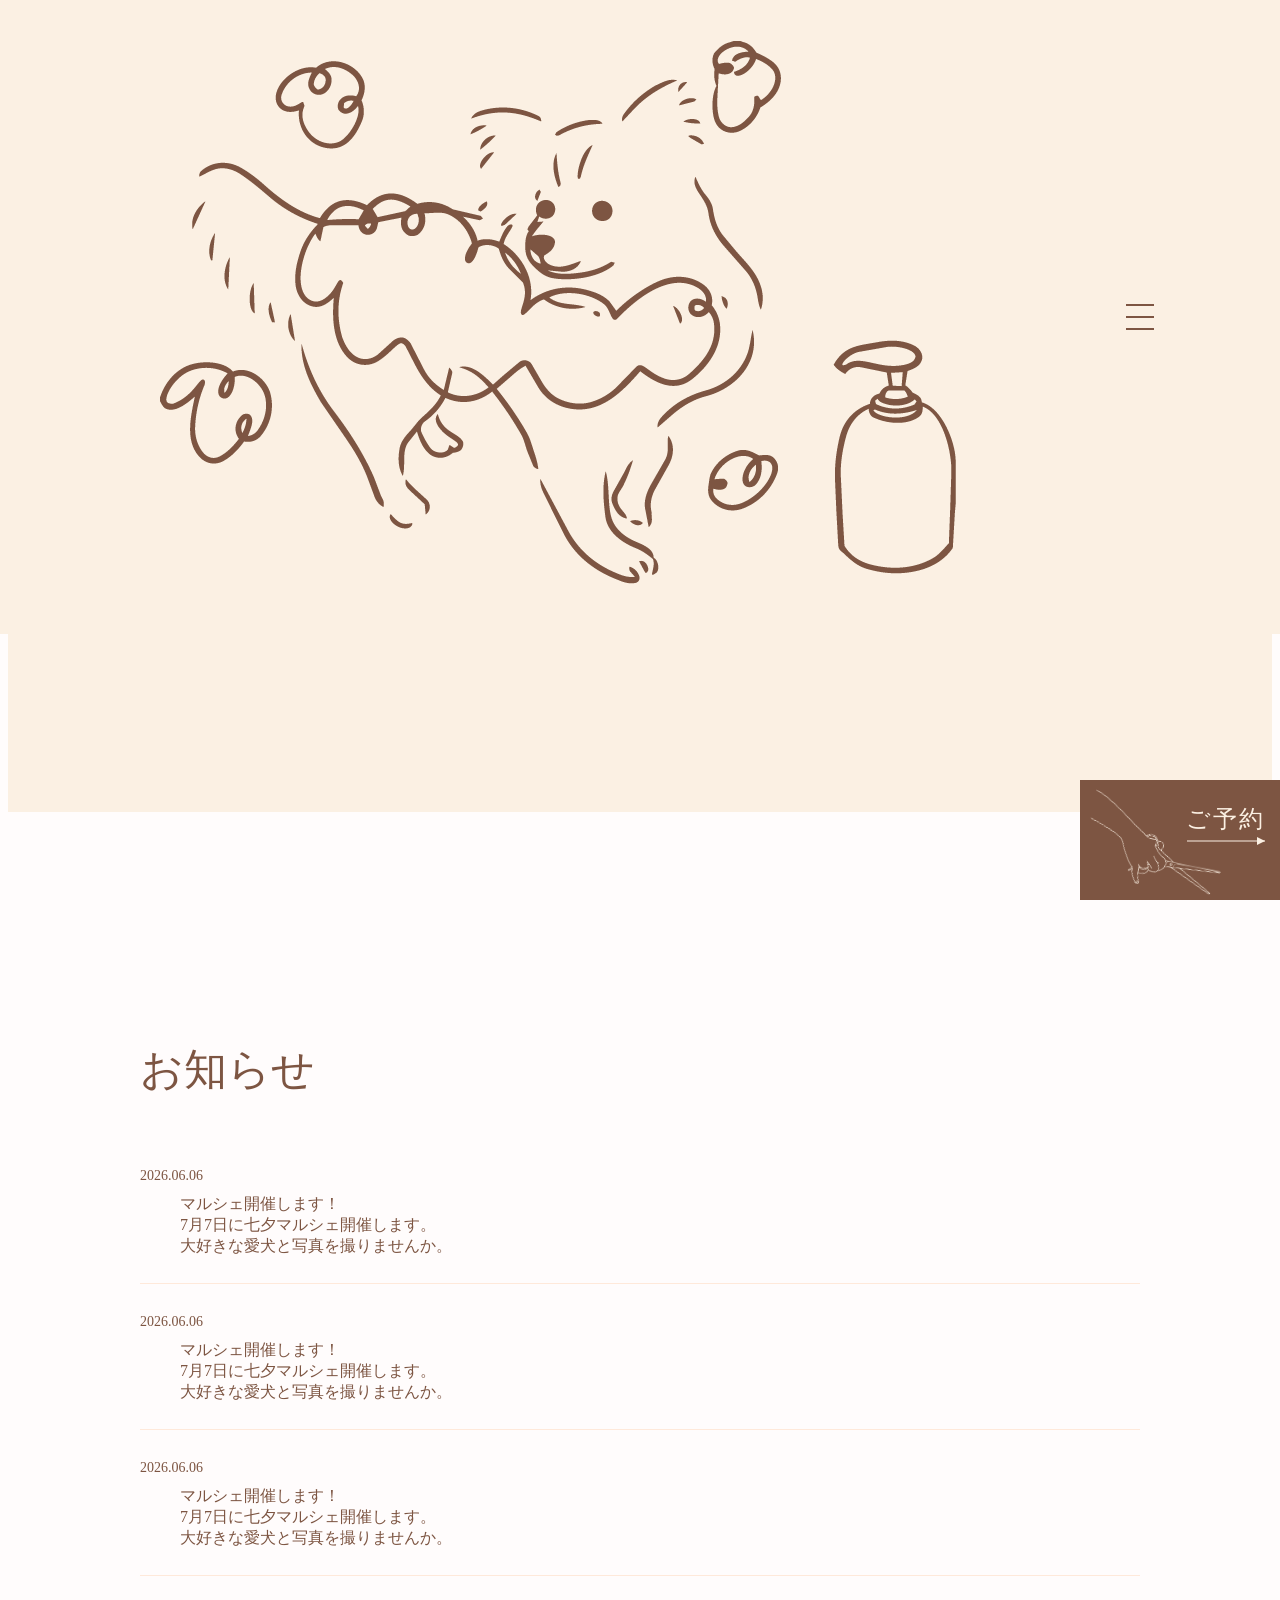
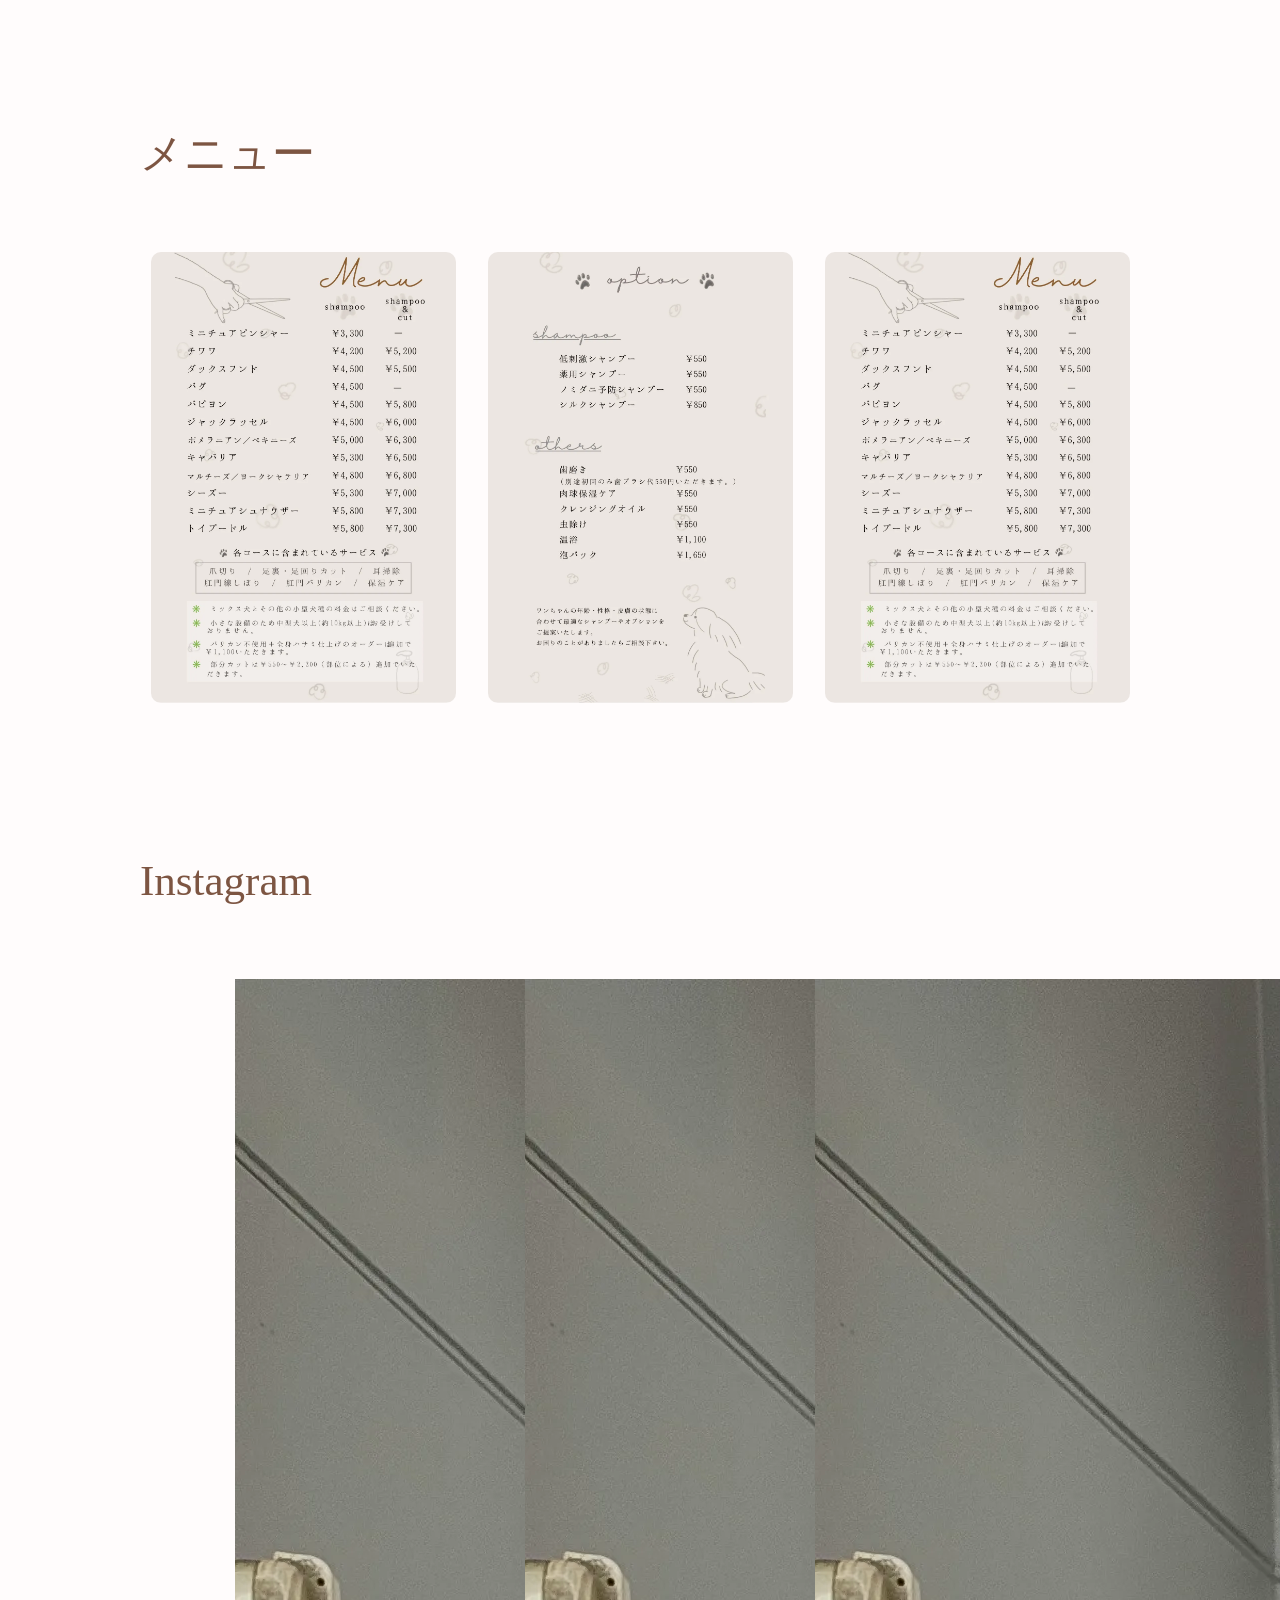
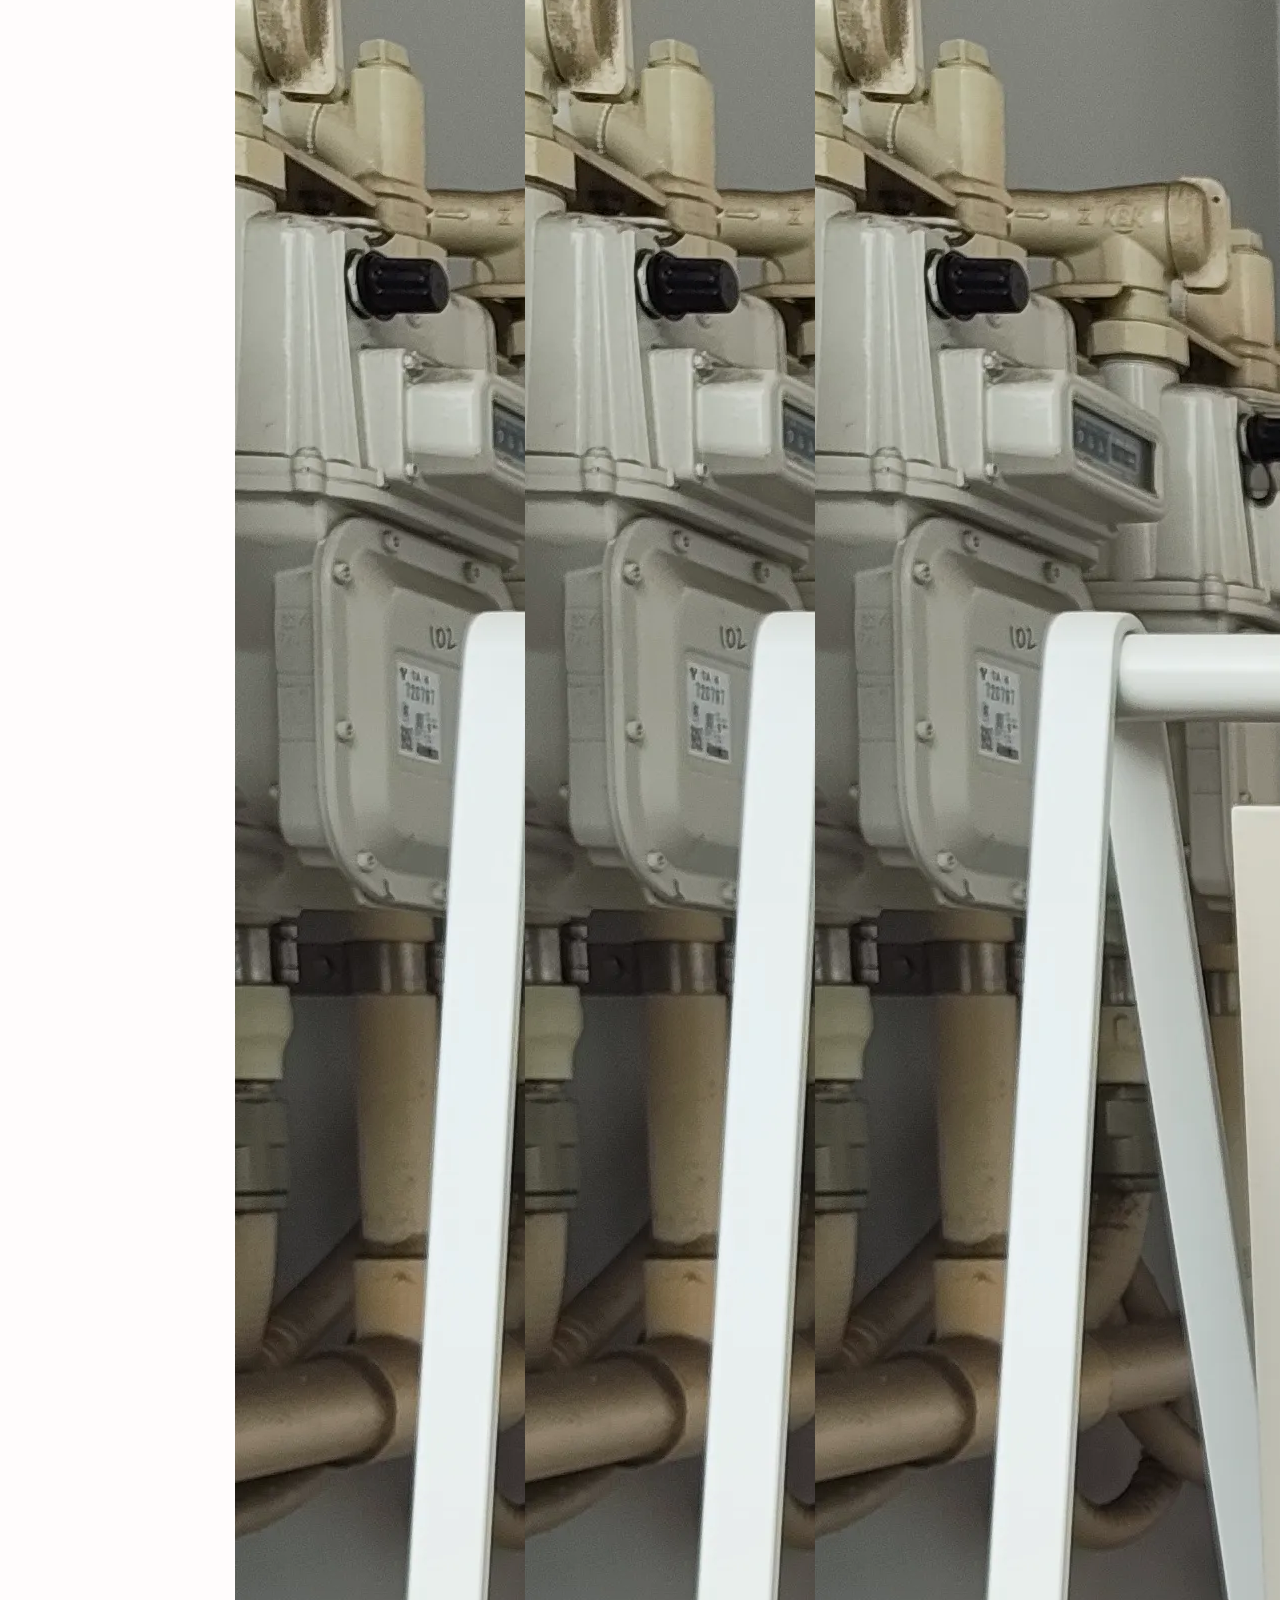
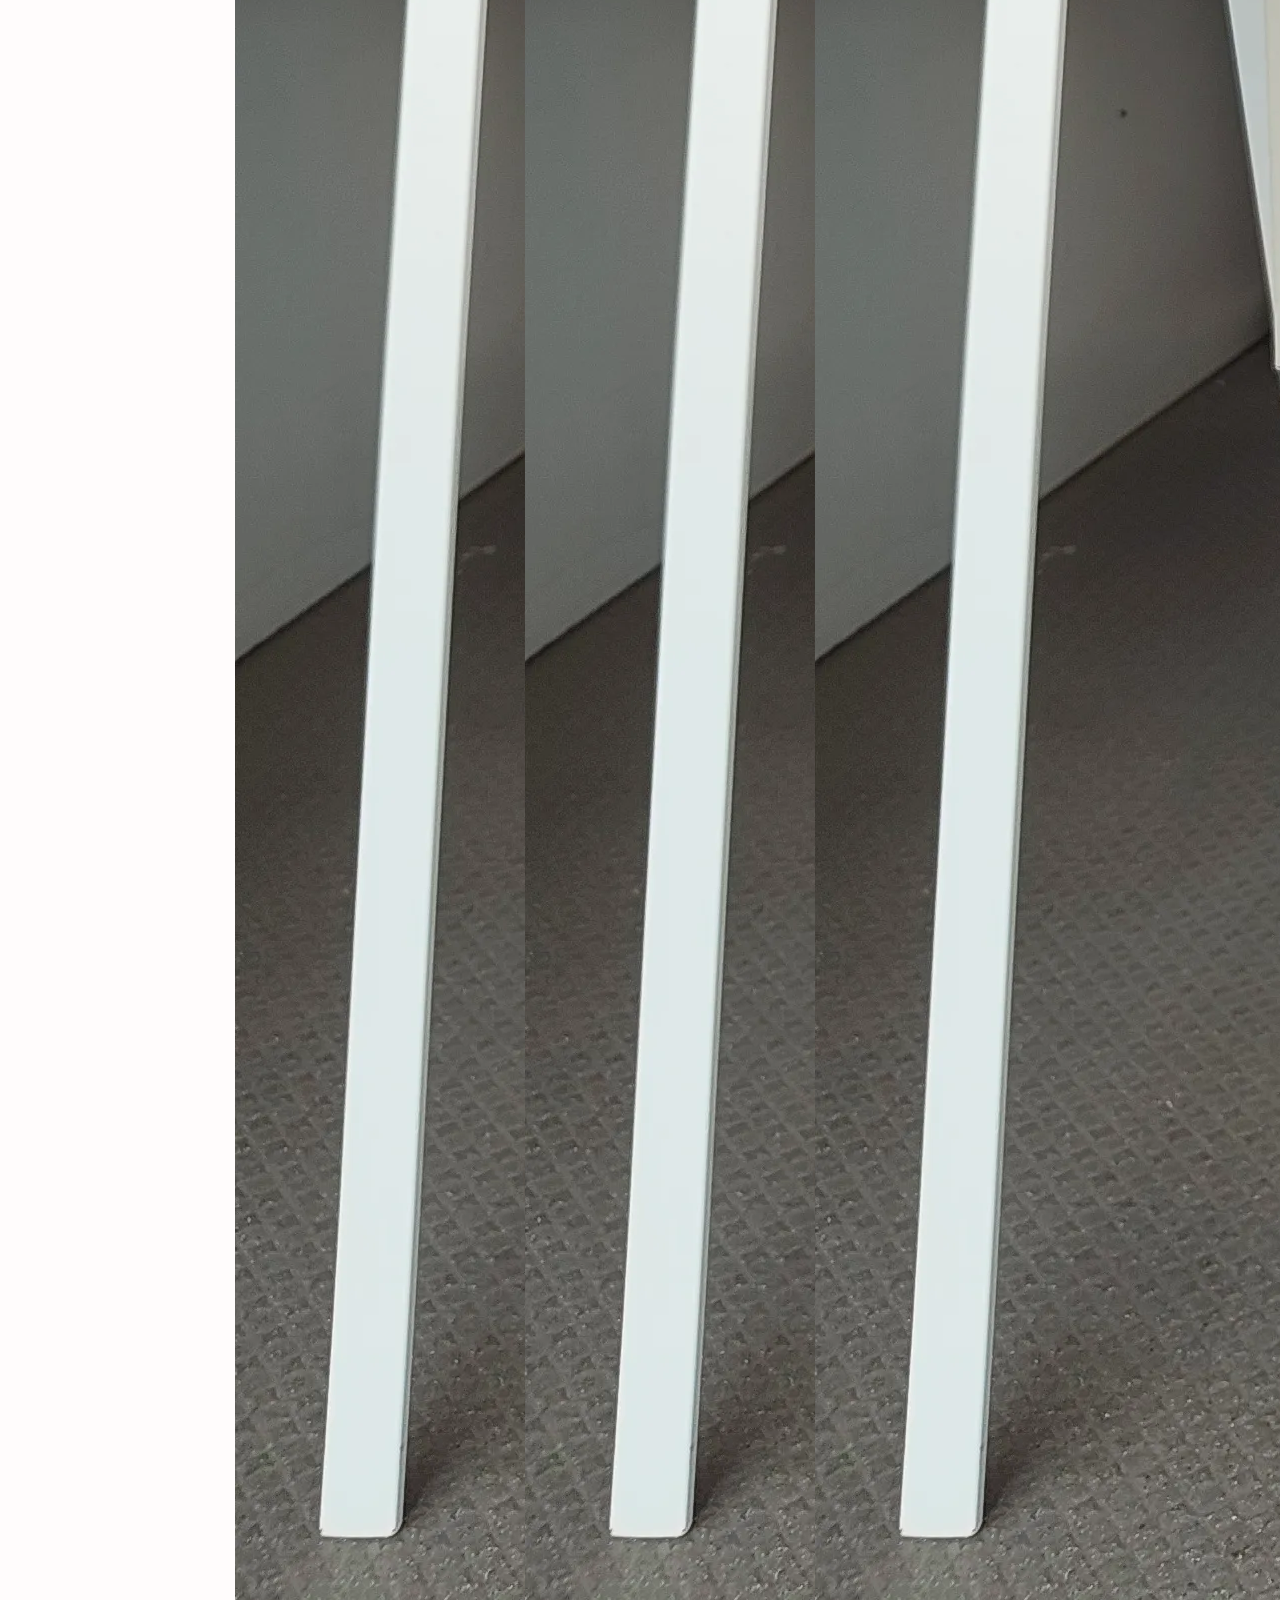
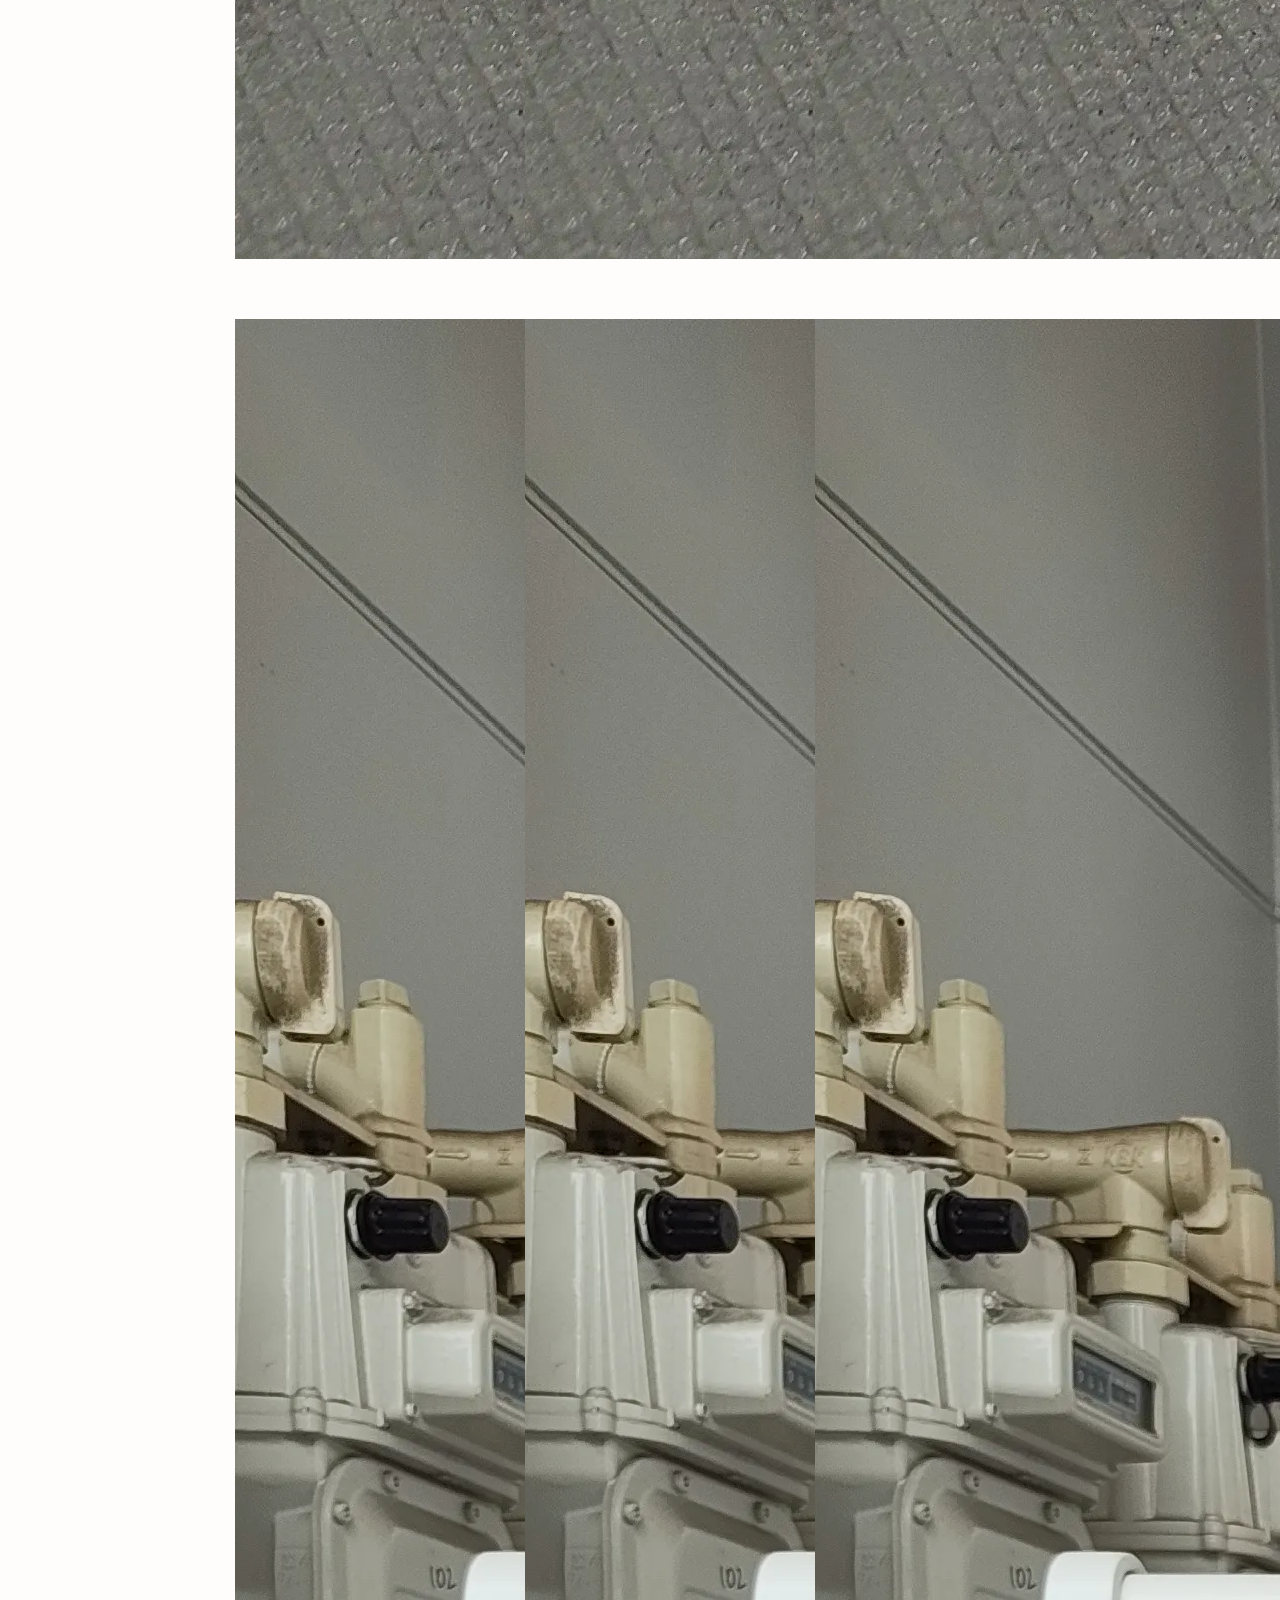
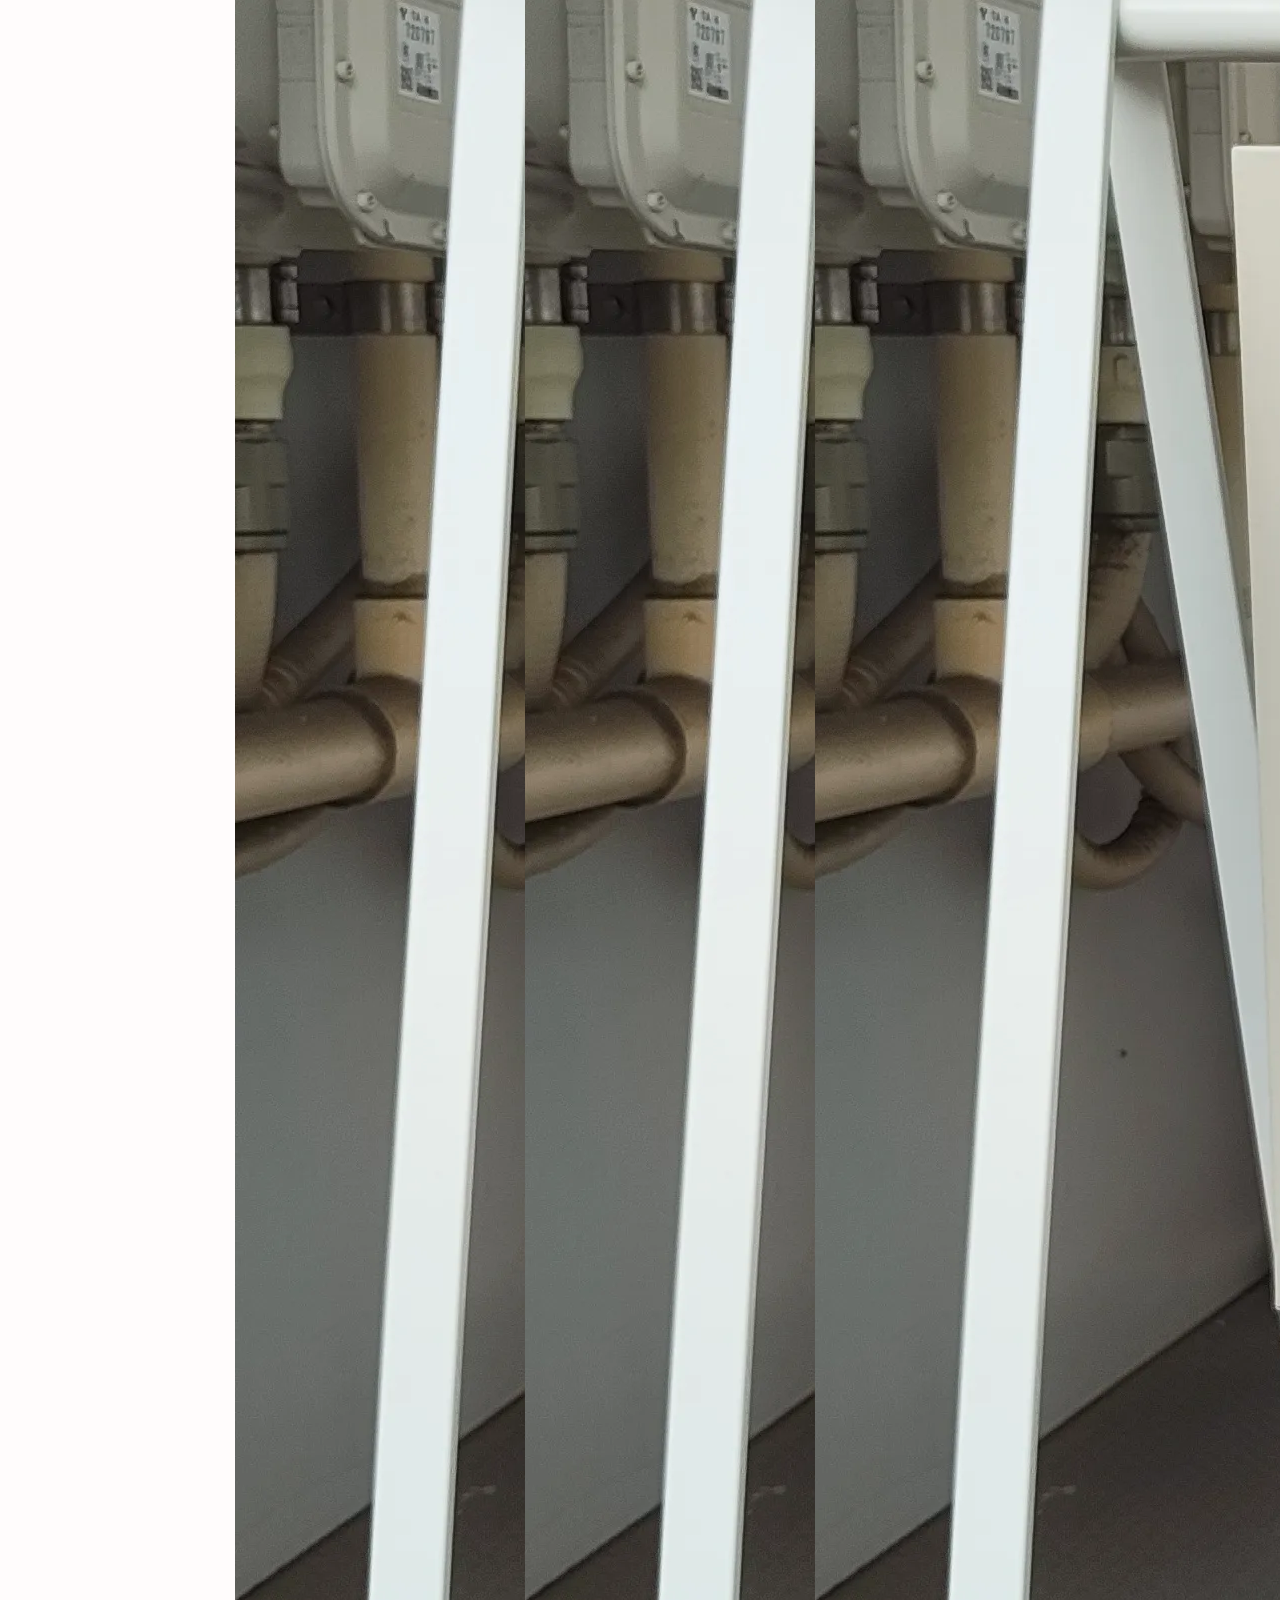
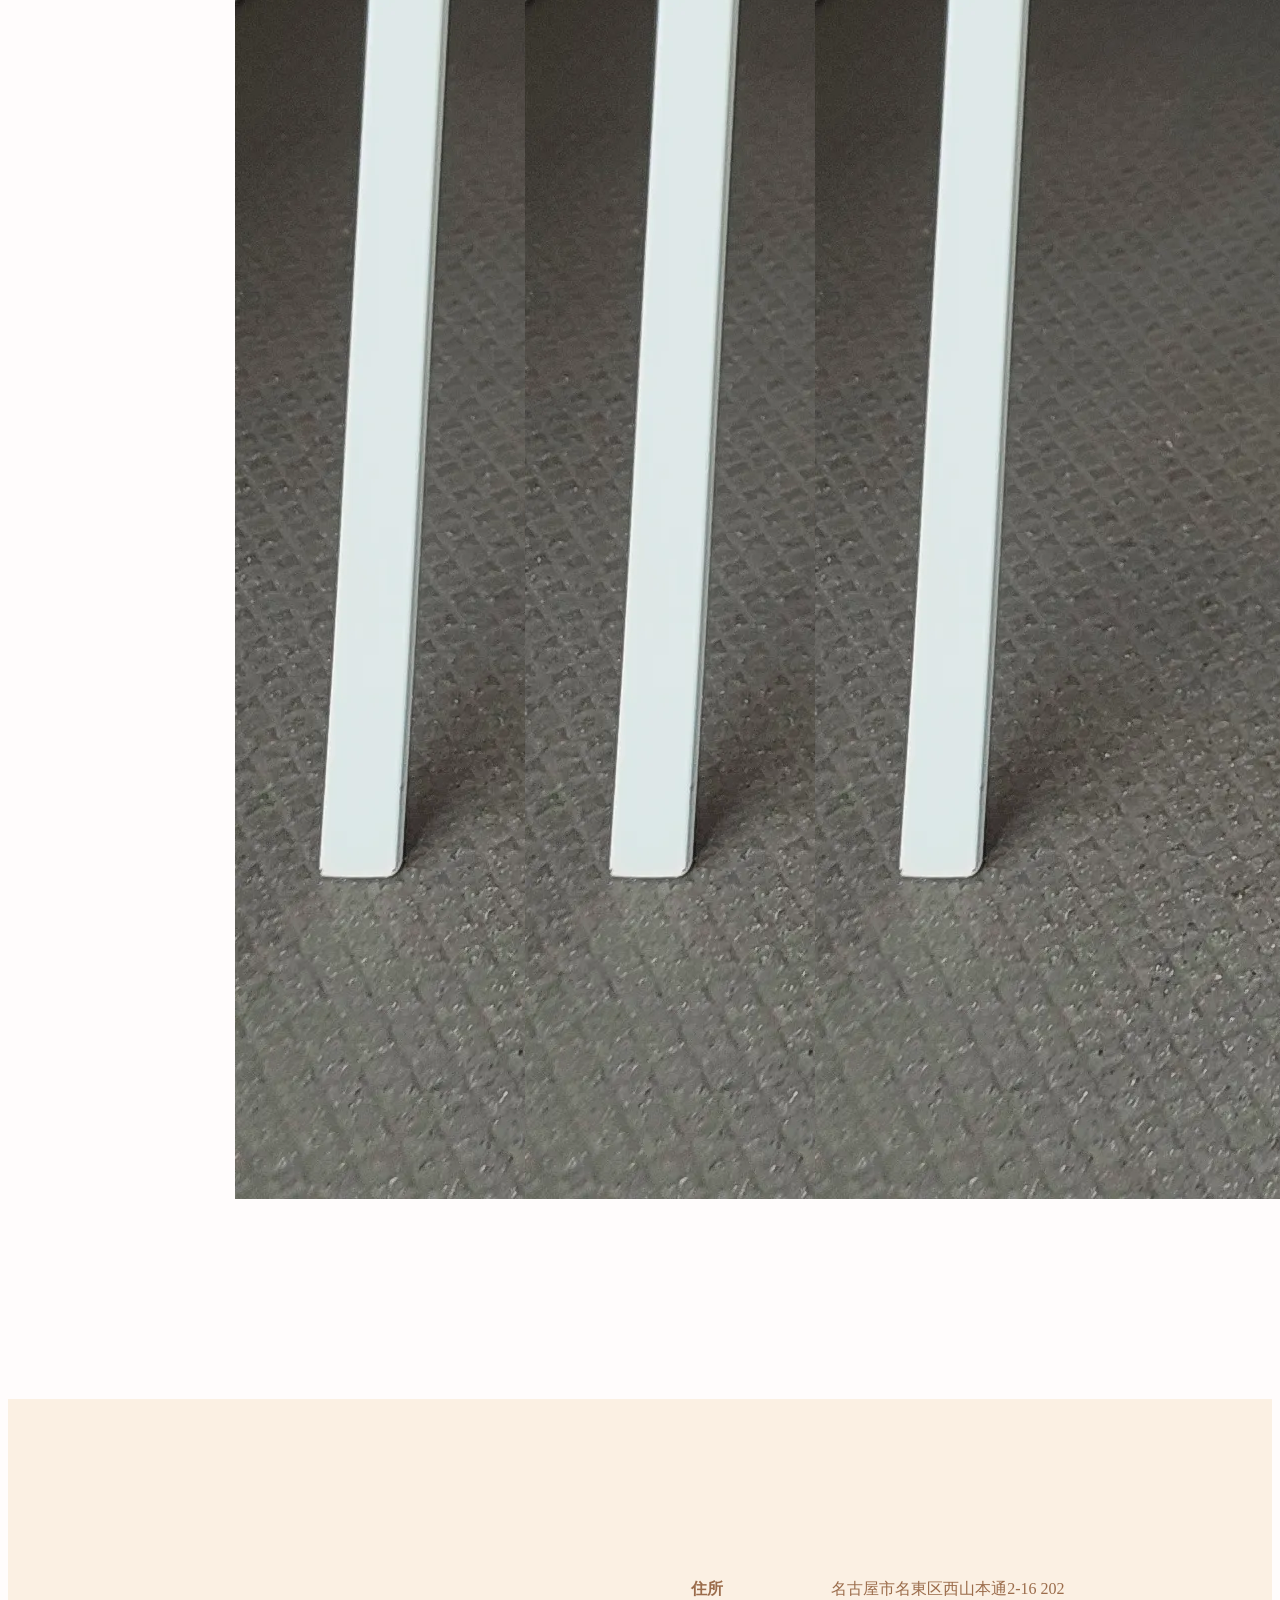
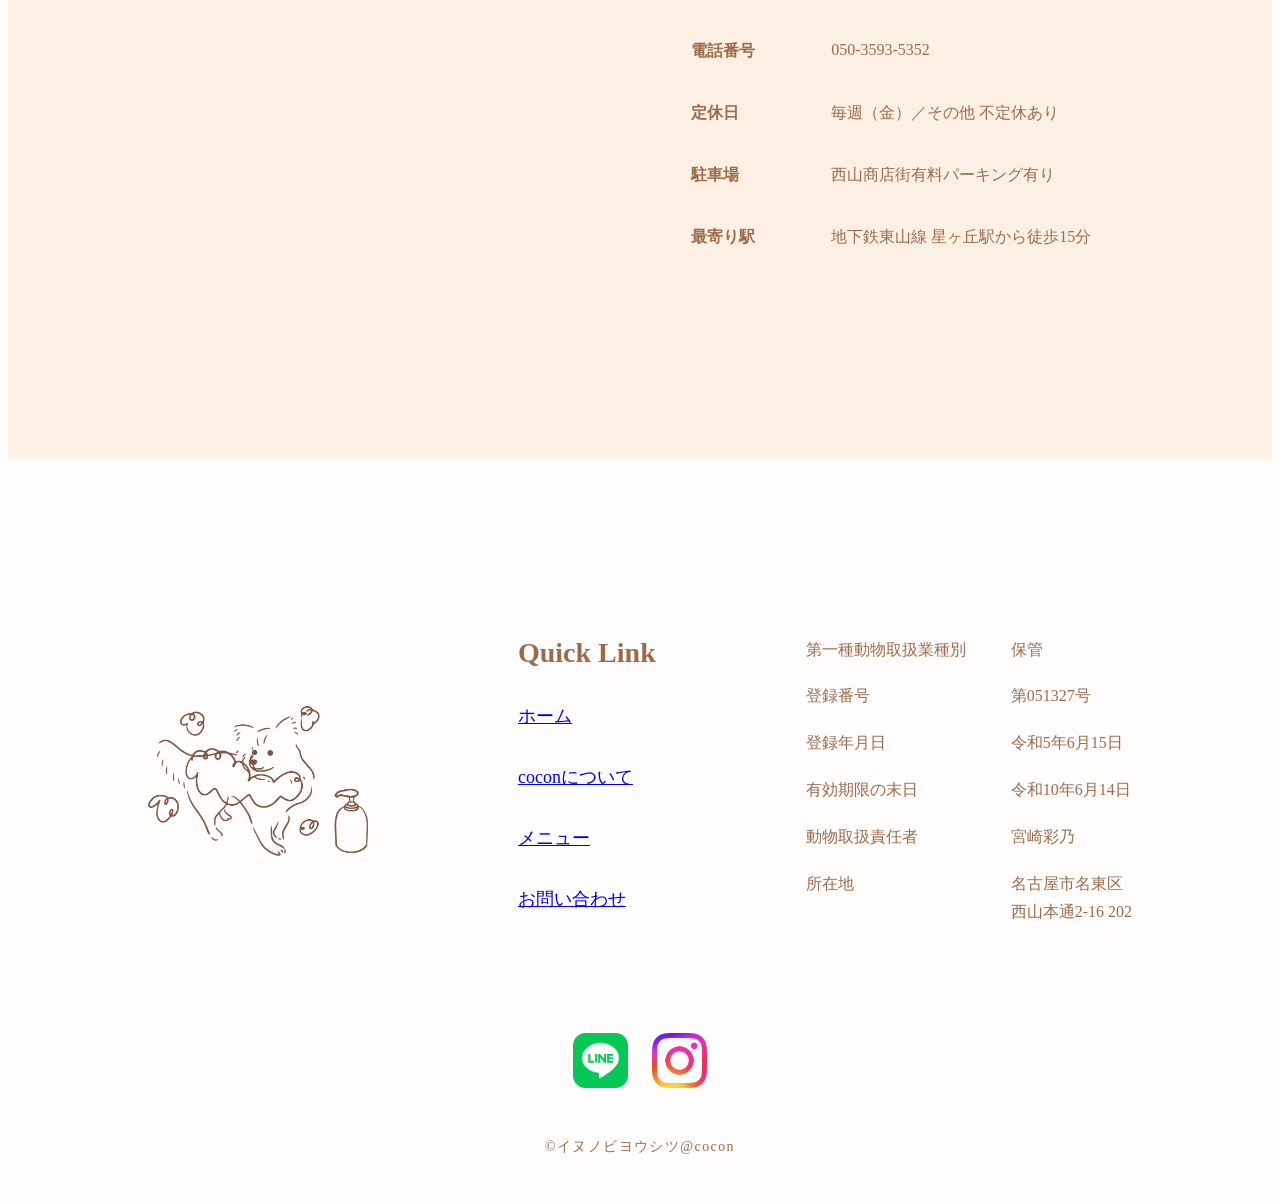
==== index.html @ 5ed80df4 "Merge branch 'main' into mizutake" ====
<!DOCTYPE html>
<html lang="ja">

<head>
    <meta charset="UTF-8">
    <meta name="viewport" content="width=device-width, initial-scale=1.0">
    <title>イヌノビヨウシツ cocon</title>
    <link rel="stylesheet" href="https://cdn.jsdelivr.net/npm/the-new-css-reset/css/reset.min.css">
    <link rel="stylesheet" href="./sass/style.css">
</head>

<body>
    <header class="header">
        <div class="header__inner">
            <h1 class="header__logo">
                <a href="index.html">
                    <img src="./images/cocon_logo.webp" alt="cocon">
                </a>
            </h1>

            <button class="hamburger" aria-label="メニュー">
                <span></span>
                <span></span>
                <span></span>

                <img class="hamburger__paw" src="./images/view_smoll.svg" alt="">
            </button>

            <nav class="header_nav">

                <ul class="header_nav__list">

                    <li class="paw--5">
                        <a href="index.html">
                            ホーム

                            <span class="paw">
                                <img src="./images/right_hand.svg" alt="">
                                <img src="./images/right_hand.svg" alt="">
                                <img src="./images/right_hand.svg" alt="">
                                <img src="./images/right_hand.svg" alt="">
                                <img src="./images/right_hand.svg" alt="">
                            </span>

                        </a>
                    </li>

                    <li class="paw--10">
                        <a href="about.html">
                            coconについて

                            <span class="paw">
                                <img src="./images/right_hand.svg" alt="">
                                <img src="./images/right_hand.svg" alt="">
                                <img src="./images/right_hand.svg" alt="">
                                <img src="./images/right_hand.svg" alt="">
                                <img src="./images/right_hand.svg" alt="">
                                <img src="./images/right_hand.svg" alt="">
                                <img src="./images/right_hand.svg" alt="">
                                <img src="./images/right_hand.svg" alt="">
                                <img src="./images/right_hand.svg" alt="">
                                <img src="./images/right_hand.svg" alt="">
                            </span>

                        </a>
                    </li>

                    <li class="paw--6">
                        <a href="menu.html">
                            メニュー

                            <span class="paw">
                                <img src="./images/right_hand.svg" alt="">
                                <img src="./images/right_hand.svg" alt="">
                                <img src="./images/right_hand.svg" alt="">
                                <img src="./images/right_hand.svg" alt="">
                                <img src="./images/right_hand.svg" alt="">
                                <img src="./images/right_hand.svg" alt="">
                            </span>

                        </a>
                    </li>

                    <li class="paw--9">
                        <a href="contact.html">
                            お問い合わせ

                            <span class="paw">
                                <img src="./images/right_hand.svg" alt="">
                                <img src="./images/right_hand.svg" alt="">
                                <img src="./images/right_hand.svg" alt="">
                                <img src="./images/right_hand.svg" alt="">
                                <img src="./images/right_hand.svg" alt="">
                                <img src="./images/right_hand.svg" alt="">
                                <img src="./images/right_hand.svg" alt="">
                                <img src="./images/right_hand.svg" alt="">
                                <img src="./images/right_hand.svg" alt="">
                            </span>

                        </a>
                    </li>

                </ul>

            </nav>

        </div>
    </header>
    <section class="mainvisual">
        <picture class="mainvisual__img active">
            <img src="./images/mainvisual1.webp" alt="">
        </picture>

        <picture class="mainvisual__img">
            <img src="./images/mainvisual2.webp" alt="">
        </picture>

        <picture class="mainvisual__img">
            <img src="./images/mainvisual3.webp" alt="">
        </picture>

        <picture class="mainvisual__img">
            <img src="./images/mainvisual4.webp" alt="">
        </picture>

        <div class="mainvisual__inner">
            <h2 class="mainvisual__title">
                <div class="mainvisual__varticl">
                    <p>西山商店街にある</p>
                    <p>小型犬専用・完全予約制の</p>
                    <p>貸切トリミングサロン</p>
                </div>
            </h2>
        </div>
    </section>
        <section class="news">
            <div class="news__inner">
                <h2 class="news__title">お知らせ</h2>
                <article class="news__post">
                    <dl>
                        <dt>2026.06.06</dt>
                        <dd>マルシェ開催します！</dd>
                        <dd>7月7日に七夕マルシェ開催します。</dd>
                        <dd>大好きな愛犬と写真を撮りませんか。</dd>
                    </dl>
                </article>
                <article class="news__post">
                    <dl>
                        <dt>2026.06.06</dt>
                        <dd>マルシェ開催します！</dd>
                        <dd>7月7日に七夕マルシェ開催します。</dd>
                        <dd>大好きな愛犬と写真を撮りませんか。</dd>
                    </dl>
                </article>
                <article class="news__post">
                    <dl>
                        <dt>2026.06.06</dt>
                        <dd>マルシェ開催します！</dd>
                        <dd>7月7日に七夕マルシェ開催します。</dd>
                        <dd>大好きな愛犬と写真を撮りませんか。</dd>
                    </dl>
                </article>
                <!-- <div class="view">
                    <a href="#" class="view__btn">
                        <span class="view__text">View</span>

                        <span class="view__marks">
                            <img src="./images/view_smoll.svg" alt="" class="view__mark view__mark--small">
                            <img src="./images/view_smoll.svg" alt="" class="view__mark view__mark--large">
                        </span>
                    </a>
                </div> -->
            </div>
        </section>
        <section class="menu-top">
            <div class="menu__inner menu-top__inner">
                <h2 class="menu-top__title">メニュー</h2>
                <div class="slider">
                    <button class="slider__prev">
                        <img src="./images/left_hand.svg" alt="左ボタン">
                    </button>
                    <div class="slider__track">
                        <img src="./images/menu1.webp" alt="メニュー画像1">
                        <img src="./images/menu2.webp" alt="メニュー画像2">
                        <img src="./images/menu1.webp" alt="メニュー画像3">
                    </div>
                    <button class="slider__next">
                        <img src="./images/right_hand.svg" alt="右ボタン">
                    </button>
                </div>
                <!-- <div class="view">
                    <a href="#" class="view__in">
                        <span class="view__btn">
                            <span class="view__text">View</span>

                            <span class="view__marks">
                                <img src="./images/view_smoll.svg" alt="" class="view__mark view__mark--small">
                                <img src="./images/view_smoll.svg" alt="" class="view__mark view__mark--large">
                            </span>
                        </span>
                    </a>
                </div> -->
            </div>
        </section>
        <section class="insta">
            <div class="insta__inner">
                <h2 class="insta__title">Instagram</h2>
                    <a class="insta__img" href="https://www.instagram.com/groomer_cocon/?hl=ja">
                    <img src="./images/dummy.webp" alt="インスタ写真">
                    <img src="./images/dummy.webp" alt="インスタ写真">
                    <img src="./images/dummy.webp" alt="インスタ写真">
                    <img src="./images/dummy.webp" alt="インスタ写真">
                    <img src="./images/dummy.webp" alt="インスタ写真">
                    <img src="./images/dummy.webp" alt="インスタ写真">
                    </a>
            </div>
        </section>
    </main>
    <footer class="footer">
        <div class="footer__access">
            <div class="footer__inner" style="display:flex; gap:120px; ">
                <div class="footer__map">
                    <iframe
                        src="https://www.google.com/maps/embed?pb=!1m18!1m12!1m3!1d3262.033648210786!2d136.99188517576448!3d35.15578157276141!2m3!1f0!2f0!3f0!3m2!1i1024!2i768!4f13.1!3m3!1m2!1s0x600365924c1def3b%3A0x1b5dafada426e291!2z44Kk44OM44OO44OT44Oo44Km44K344OEIGNvY29u!5e0!3m2!1sja!2sjp!4v1782367051480!5m2!1sja!2sjp"
                        title="Googleマップ" loading="lazy" referrerpolicy="strict-origin-when-cross-origin" width="500px"
                        height="500px">
                    </iframe>
                </div>

                <dl class="footer__info">
                    <dt>住所</dt>
                    <dd>名古屋市名東区西山本通2-16 202</dd>

                    <dt>電話番号</dt>
                    <dd>050-3593-5352</dd>

                    <dt>定休日</dt>
                    <dd>毎週（金）／その他 不定休あり</dd>

                    <dt>駐車場</dt>
                    <dd>西山商店街有料パーキング有り</dd>

                    <dt>最寄り駅</dt>
                    <dd>地下鉄東山線 星ヶ丘駅から徒歩15分</dd>
                </dl>
            </div>
        </div>
        <div class="footer__bottom">
            <div class="footer__inner">
                <div class="footer__content">

                    <div class="footer__menu">
                        <a class="footer__logo" href="./index.html">
                            <img src="./images/cocon_logo.webp" alt="">
                        </a>

                        <nav class="footer__nav">
                            <h3 class="footer__list-title">Quick Link</h3>
                            <ul class="footer__list">
                                <li><a href="./index.html">ホーム</a></li>
                                <li><a href="./about.html">coconについて</a></li>
                                <li><a href="./menu.html">メニュー</a></li>
                                <li><a href="./contact.html">お問い合わせ</a></li>
                            </ul>
                        </nav>
                    </div>

                    <dl class="footer__company">
                        <dt>第一種動物取扱業種別</dt>
                        <dd>保管</dd>

                        <dt>登録番号</dt>
                        <dd>第051327号</dd>

                        <dt>登録年月日</dt>
                        <dd>令和5年6月15日</dd>

                        <dt>有効期限の末日</dt>
                        <dd>令和10年6月14日</dd>

                        <dt>動物取扱責任者</dt>
                        <dd>宮崎彩乃</dd>

                        <dt>所在地</dt>
                        <dd>名古屋市名東区<br>西山本通2-16 202</dd>
                    </dl>
                </div>

            </div>

            <div class="footer__sns">
                <a href="https://lin.ee/9jmTs20"><img src="./images/LINE_Brand_icon.png" alt="ライン"></a>
                <a href="https://www.instagram.com/groomer_cocon/"><img src="./images/Instagram_Glyph_Gradient.png"
                        alt="インスタ"></a>
            </div>

            <small class="footer__copy">&copy;イヌノビヨウシツ@cocon</small>
        </div>
    </footer>
    <a href="contact.html" class="reserve-btn">
        <img src="images/scissors.svg" alt="" class="reserve-btn__img">

        <div class="reserve-btn__body">
            <span class="reserve-btn__text">ご予約</span>
            <span class="reserve-btn__arrow"></span>
        </div>
    </a>
    <div class="modal">
        <img class="modal__image" src="" alt="">
    </div>
    <script src="./js/script.js"></script>
</body>

</html>
---- sass/style.css ----
@charset "UTF-8";
/*　colors */
/* size */
/* Typography */
.header {
  color: #FBF0E3;
  background-color: #FBF0E3;
  padding: 1.25rem;
  position: fixed;
  width: 100%;
  z-index: 1000;
  top: 0;
  left: 0;
}
.header__inner {
  max-width: 1000px;
  width: 90%;
  margin-left: auto;
  margin-right: auto;
  display: flex;
  justify-content: space-between;
  align-items: center;
}
.header__logo {
  width: 5.625rem;
}
@media (width >= 1024px) {
  .header__logo {
    width: 6.875rem;
  }
}
.header_nav {
  position: fixed;
  inset: 0;
  display: flex;
  justify-content: center;
  align-items: center;
  background: rgba(255, 248, 240, 0.8);
  backdrop-filter: blur(10px);
  opacity: 0;
  visibility: hidden;
  transition: 0.5s;
  z-index: 900;
}
.header_nav.active {
  opacity: 1;
  visibility: visible;
}
.header_nav__list {
  list-style: none;
  display: flex;
  flex-direction: column;
  gap: 1.25rem;
  padding: 0;
  margin: 0;
}
.header_nav__list li {
  opacity: 0;
  transform: translateY(20px);
  transition: 0.5s;
}
.header_nav__list a {
  text-decoration: none;
  color: #7D5542;
  font-size: 1rem;
  display: flex;
  flex-direction: column;
  align-items: center;
}
@media (width >= 1024px) {
  .header_nav__list a {
    font-size: 1.625rem;
  }
}
.header_nav.active .header_nav__list li {
  opacity: 1;
  transform: translateY(0);
}
.header_nav.active .header_nav__list li:nth-child(1) {
  transition-delay: 0.1s;
}
.header_nav.active .header_nav__list li:nth-child(2) {
  transition-delay: 0.2s;
}
.header_nav.active .header_nav__list li:nth-child(3) {
  transition-delay: 0.3s;
}
.header_nav.active .header_nav__list li:nth-child(4) {
  transition-delay: 0.4s;
}

.hamburger {
  position: relative;
  width: 2.5rem;
  height: 2.5rem;
  background: none;
  border: none;
  cursor: pointer;
  display: flex;
  flex-direction: column;
  justify-content: center;
  gap: 0.625rem;
  z-index: 1001;
}
.hamburger span {
  width: 100%;
  height: 2px;
  background: #7D5542;
  transition: 0.4s;
}
.hamburger__paw {
  position: absolute;
  inset: 0;
  margin: auto;
  width: 100%;
  height: 100%;
  -o-object-fit: contain;
     object-fit: contain;
  opacity: 0;
  transform: scale(0.5);
  transition: 0.4s;
  pointer-events: none;
}
.hamburger.active span {
  opacity: 0;
}
.hamburger.active .hamburger__paw {
  opacity: 1;
  transform: scale(1);
}

.paw {
  position: relative;
  height: 1.375rem;
  flex-shrink: 0;
}
.paw img {
  position: absolute;
  width: 0.75rem;
  opacity: 0;
  transform: scale(0.8);
  transition: opacity 0.25s ease, transform 0.25s ease;
}
.paw img:nth-child(odd) {
  top: 0.375rem;
}
.paw img:nth-child(even) {
  top: 0;
}
.paw img:nth-child(1) {
  left: 0px;
}
.paw img:nth-child(2) {
  left: 16px;
}
.paw img:nth-child(3) {
  left: 32px;
}
.paw img:nth-child(4) {
  left: 48px;
}
.paw img:nth-child(5) {
  left: 64px;
}
.paw img:nth-child(6) {
  left: 80px;
}
.paw img:nth-child(7) {
  left: 96px;
}
.paw img:nth-child(8) {
  left: 112px;
}
.paw img:nth-child(9) {
  left: 128px;
}
.paw img:nth-child(10) {
  left: 144px;
}

.paw--5 .paw {
  width: 4.75rem;
}

.paw--6 .paw {
  width: 5.75rem;
}

.paw--9 .paw {
  width: 8.75rem;
}

.paw--10 .paw {
  width: 9.75rem;
}

.header_nav__list a:hover .paw img:nth-child(1) {
  opacity: 0.6;
  transform: scale(1);
  transition-delay: 0s;
}

.header_nav__list a:hover .paw img:nth-child(2) {
  opacity: 0.7;
  transform: scale(1);
  transition-delay: 0.06s;
}

.header_nav__list a:hover .paw img:nth-child(3) {
  opacity: 0.8;
  transform: scale(1);
  transition-delay: 0.12s;
}

.header_nav__list a:hover .paw img:nth-child(4) {
  opacity: 0.9;
  transform: scale(1);
  transition-delay: 0.18s;
}

.header_nav__list a:hover .paw img:nth-child(5) {
  opacity: 1;
  transform: scale(1);
  transition-delay: 0.24s;
}

.header_nav__list a:hover .paw img:nth-child(6) {
  opacity: 1;
  transform: scale(1);
  transition-delay: 0.3s;
}

.header_nav__list a:hover .paw img:nth-child(7) {
  opacity: 1;
  transform: scale(1);
  transition-delay: 0.36s;
}

.header_nav__list a:hover .paw img:nth-child(8) {
  opacity: 1;
  transform: scale(1);
  transition-delay: 0.42s;
}

.header_nav__list a:hover .paw img:nth-child(9) {
  opacity: 1;
  transform: scale(1);
  transition-delay: 0.48s;
}

.header_nav__list a:hover .paw img:nth-child(10) {
  opacity: 1;
  transform: scale(1);
  transition-delay: 0.54s;
}

.footer {
  color: #9b6c4b;
}
.footer__inner {
  width: 1200px;
  max-width: 90%;
  margin: 0 auto;
  align-items: center;
}
.footer__access {
  margin-top: 200px;
  background: #FBF0E3;
  padding: 80px 0;
}
.footer__map {
  flex-shrink: 0;
}
.footer__map iframe {
  display: block;
  width: 500px;
  height: 500px;
  border: 0;
}
.footer__info {
  display: grid;
  height: 300px;
  grid-template-columns: 120px 1fr;
  align-items: start;
  row-gap: 10px;
  -moz-column-gap: 20px;
       column-gap: 20px;
}
.footer__info dt,
.footer__info dd {
  margin: 0;
}
.footer__info dt {
  font-weight: bold;
}
.footer__bottom {
  padding: 150px 0 40px;
}
.footer__content {
  display: flex;
  justify-content: center;
  align-items: center;
  gap: 150px;
  margin-bottom: 80px;
}
.footer__logo img {
  width: 220px;
  display: block;
}
.footer__list-title {
  font-size: 28px;
  margin-bottom: 20px;
  font-weight: bold;
}
.footer__nav {
  margin-bottom: 20px;
}
.footer__list {
  list-style: none;
  margin: 0;
  padding: 0;
}
.footer__list li {
  position: relative;
  width: -moz-fit-content;
  width: fit-content;
  color: #9b6c4b;
  font-size: 18px;
  font-weight: 400;
  line-height: 3;
  transition: color 0.2s ease, font-weight 0.2s ease;
}
.footer__list li::after {
  content: "";
  position: absolute;
  left: 0;
  bottom: 12px;
  width: 100%;
  height: 1px;
  background: currentColor;
  transform: scaleX(0);
  transform-origin: left;
  transition: transform 0.3s ease;
}
.footer__list li:hover {
  color: #7D5542;
  font-weight: 700;
}
.footer__list li:hover::after {
  transform: scaleX(1);
}
.footer__company {
  display: grid;
  grid-template-columns: 185px 1fr;
  gap: 18px 20px;
  font-size: 16px;
  line-height: 1.8;
}
.footer__company dt,
.footer__company dd {
  margin: 0;
}
.footer__sns {
  display: flex;
  justify-content: center;
  gap: 24px;
  margin-bottom: 50px;
}
.footer__sns img {
  width: 55px;
  display: block;
}
.footer__copy {
  display: block;
  text-align: center;
  color: #9b6c4b;
  font-size: 14px;
  letter-spacing: 0.1em;
}

@media (max-width: 767px) {
  .footer__access {
    padding: 60px 0;
  }
  .footer__inner {
    display: block !important;
  }
  .footer__map {
    display: flex;
    justify-content: center;
    margin-bottom: 40px;
  }
  .footer__map iframe {
    width: 100%;
    max-width: 350px;
    height: 350px;
  }
  .footer__info {
    width: -moz-fit-content;
    width: fit-content;
    max-width: 88%;
    margin: 0 auto;
    grid-template-columns: 61px 1fr;
    text-align: left;
  }
  .footer__info dt,
  .footer__info dd {
    font-size: 15px;
    line-height: 2;
    font-size: 14px;
  }
  .footer__info dt {
    width: 90px;
  }
  .footer__bottom {
    padding: 60px 0;
  }
  .footer__content {
    display: flex;
    flex-direction: column;
    align-items: center;
    gap: 40px;
    text-align: center;
  }
  .footer__logo img {
    width: 120px;
  }
  .footer__list {
    display: flex;
    flex-direction: column;
    gap: 20px;
    align-items: center;
  }
  .footer__company {
    text-align: left;
    grid-template-columns: 170px 1fr;
  }
  .footer__company dt,
  .footer__company dd {
    font-size: 14px;
    line-height: 1.8;
  }
  .footer__sns {
    justify-content: center;
    gap: 25px;
    margin-top: 40px;
  }
  .footer__sns img {
    width: 42px;
  }
  .footer__copy {
    display: block;
    margin-top: 40px;
    text-align: center;
    font-size: 13px;
  }
  .footer__logo img {
    width: 180px;
  }
  .footer__nav {
    margin: 0;
  }
  .footer__list {
    text-align: center;
  }
  .footer__list li {
    padding-bottom: 1.5px;
    line-height: 1.6;
  }
  .footer__list li::after {
    bottom: 0;
  }
  .footer__company {
    margin-top: 40px;
  }
  .footer__sns {
    margin-top: 40px;
  }
  .footer__copy {
    margin-top: 20px;
  }
}
.view {
  display: block;
  width: -moz-fit-content;
  width: fit-content;
  margin-left: auto;
  margin-top: 1.875rem;
  background: #D9EFEF;
}
.view__in {
  display: block;
  padding: 0.8125rem 1.125rem 0.625rem 0.4375rem;
  color: #7D5542;
  text-decoration: none;
}
.view__btn {
  position: relative;
  display: inline-block;
  padding-bottom: 0.4375rem;
}
.view__btn::after {
  content: "";
  position: absolute;
  left: 0;
  bottom: 0;
  width: 3.125rem;
  height: 1px;
  background: #7D5542;
  transition: width 0.3s ease;
}
.view__btn::before {
  content: "";
  position: absolute;
  right: 0.8125rem;
  bottom: -0.125rem;
  width: 0.3125rem;
  height: 0.3125rem;
  border-top: 1px solid #7D5542;
  border-right: 1px solid #7D5542;
  transform: rotate(45deg);
  transition: right 0.3s ease;
}
.view__btn:hover::after {
  width: 4.0625rem;
}
.view__btn:hover::before {
  right: -0.125rem;
}
.view__btn:hover .view__mark--large {
  animation: pawLarge 0.35s ease;
}
.view__btn:hover .view__mark--small {
  animation: pawSmall 0.35s ease 0.12s;
}
.view__text {
  display: block;
  font-size: 1.25rem;
  line-height: 1;
  margin-right: 1.0625rem;
}
.view__marks {
  position: absolute;
  right: -0.4375rem;
  top: 0;
  width: 2.5rem;
  height: 2.5rem;
}
.view__mark {
  position: absolute;
  display: block;
  opacity: 1;
}
.view__mark--small {
  width: 0.625rem;
  right: -0.3125rem;
  top: -0.5rem;
  transform: rotate(15deg);
}
.view__mark--large {
  width: 0.875rem;
  right: 0.25rem;
  top: 0.125rem;
  transform: rotate(20deg);
}
@media (width >= 1024px) {
  .view {
    margin-top: 4.375rem;
  }
}

@keyframes pawLarge {
  0% {
    opacity: 1;
    transform: scale(1) rotate(20deg);
  }
  40% {
    opacity: 0;
    transform: scale(0.5) rotate(20deg);
  }
  100% {
    opacity: 1;
    transform: scale(1) rotate(20deg);
  }
}
@keyframes pawSmall {
  0% {
    opacity: 1;
    transform: scale(1) rotate(15deg);
  }
  40% {
    opacity: 0;
    transform: scale(0.5) rotate(15deg);
  }
  100% {
    opacity: 1;
    transform: scale(1) rotate(15deg);
  }
}
.slider {
  position: relative;
}
.slider__track {
  display: flex;
  overflow-x: auto;
  scroll-behavior: smooth;
  gap: 2rem;
  width: 12.5rem;
  margin: 0 auto;
  -webkit-overflow-scrolling: touch;
  scroll-snap-type: x mandatory;
  scrollbar-width: none;
}
.slider__track::-webkit-scrollbar {
  display: none;
}
@media (width >= 1024px) {
  .slider__track {
    width: 100%;
    overflow: visible;
    justify-content: center;
  }
}
.slider__track img {
  flex-shrink: 0;
  width: 12.5rem;
  border-radius: 0.625rem;
  scroll-snap-align: center;
  cursor: pointer;
}
@media (width >= 1024px) {
  .slider__track img {
    width: 19.0625rem;
  }
}
.slider__prev, .slider__next {
  position: absolute;
  top: 50%;
  transform: translateY(-50%);
  width: 3rem;
  height: 3rem;
  border: none;
  cursor: pointer;
}
@media (width >= 1024px) {
  .slider__prev, .slider__next {
    display: none;
  }
}
.slider__prev {
  left: -0.375rem;
}
.slider__next {
  right: -0.375rem;
}

body {
  color: #7D5542;
  background-color: #FFFCFC;
  font-family: "Times New Roman", Times, "Hiragino Mincho ProN", "Yu Mincho", "MS PMincho", serif;
}

.mainvisual {
  position: relative;
  overflow: hidden;
  height: 50.25rem;
  background-color: #FBF0E3;
}
.mainvisual__img {
  position: absolute;
  top: 24.0625rem;
  left: 0;
  width: 20.875rem;
  height: 13.916875rem;
  opacity: 0;
  transition: opacity 1.2s ease;
}
.mainvisual__img img {
  display: block;
  width: 100%;
  height: 100%;
  -o-object-fit: contain;
     object-fit: contain;
  border-top-right-radius: 35%;
}
.mainvisual__img.active {
  opacity: 1;
}
.mainvisual__varticl {
  position: relative;
  display: flex;
  gap: 0.2%;
  top: 9.0625rem;
  left: 16.25rem;
}
.mainvisual__varticl p {
  font-size: 1.25rem;
  writing-mode: vertical-rl;
  letter-spacing: 0.21875rem;
}

.news {
  margin-bottom: 9.375rem;
}
.news__inner {
  max-width: 1000px;
  width: 90%;
  margin-left: auto;
  margin-right: auto;
}
.news__title {
  font-size: 2rem;
  font-family: "Hiragino Mincho Pro";
  font-weight: normal;
  line-height: 1.375;
  margin-bottom: 4.375rem;
}
@media (width >= 1024px) {
  .news__title {
    font-size: 2.6875rem;
    line-height: 1.3023255814;
  }
}
.news__post {
  margin-bottom: 1.875rem;
  padding-bottom: 0.625rem;
  border-bottom: solid #FFE9DA 1px;
}
.news__post:last-of-type {
  margin-bottom: 0;
}
.news__post dt {
  font-size: 0.75rem;
  margin-bottom: 0.625rem;
}
@media (width >= 1024px) {
  .news__post dt {
    font-size: 0.875rem;
  }
}
.news__post dd {
  font-size: 0.875rem;
}
@media (width >= 1024px) {
  .news__post dd {
    font-size: 1rem;
  }
}
.news__btn {
  display: block;
  width: -moz-fit-content;
  width: fit-content;
  margin-top: 4.375rem;
  margin-left: auto;
}

.menu-top {
  margin-bottom: 9.375rem;
}
.menu-top__inner {
  position: relative;
  max-width: 1000px;
  width: 90%;
  margin-left: auto;
  margin-right: auto;
}
.menu-top__title {
  font-size: 2rem;
  font-family: "Hiragino Mincho Pro";
  font-weight: normal;
  line-height: 1.375;
  margin-bottom: 4.375rem;
}
@media (width >= 1024px) {
  .menu-top__title {
    font-size: 2.6875rem;
    line-height: 1.3023255814;
  }
}

.insta__inner {
  max-width: 1000px;
  width: 90%;
  margin-left: auto;
  margin-right: auto;
}
.insta__title {
  font-size: 2rem;
  font-family: "Hiragino Mincho Pro";
  font-weight: normal;
  line-height: 1.375;
  margin-bottom: 4.375rem;
}
@media (width >= 1024px) {
  .insta__title {
    font-size: 2.6875rem;
    line-height: 1.3023255814;
  }
}
.insta__img {
  display: grid;
  grid-template-columns: repeat(2, 9.375rem);
  justify-content: center;
  gap: 1.875rem;
}
.insta__img img:nth-child(n+5) {
  display: none;
}
@media (width >= 1024px) {
  .insta__img {
    grid-template-columns: repeat(3, 14.375rem);
    gap: 3.75rem;
  }
  .insta__img img:nth-child(n+5) {
    display: block;
  }
}
.insta__btn {
  display: block;
  width: -moz-fit-content;
  width: fit-content;
  margin-top: 4.375rem;
  margin-left: auto;
}

.modal {
  position: fixed;
  inset: 0;
  background: rgba(0, 0, 0, 0.8);
  display: none;
  justify-content: center;
  align-items: center;
}
.modal.active {
  display: flex;
}
.modal__image {
  max-width: 80%;
  max-height: 80%;
  border-radius: 10px;
  margin-top: 6.25rem;
}

.reserve-btn {
  position: fixed;
  right: 0;
  bottom: 0;
  width: 10rem;
  height: 6rem;
  background-color: #7D5542;
  color: #FBF0E3;
  text-decoration: none;
  overflow: hidden;
  z-index: 1000;
}
@media (width >= 1024px) {
  .reserve-btn {
    width: 12.5rem;
    height: 7.5rem;
  }
}
.reserve-btn__img {
  position: absolute;
  left: 0.25rem;
  bottom: 0.7rem;
  width: 6.5rem;
  transform: rotate(12deg);
}
@media (width >= 1024px) {
  .reserve-btn__img {
    left: 0.4rem;
    bottom: 0.8rem;
    width: 8.7rem;
  }
}
.reserve-btn__body {
  position: absolute;
  top: 1.625rem;
  right: 0.9rem;
  display: flex;
  flex-direction: column;
  align-items: flex-end;
  gap: 0.3125rem;
}
@media (width >= 1024px) {
  .reserve-btn__body {
    top: 1.7rem;
    right: 0.9375rem;
  }
}
.reserve-btn__text {
  font-size: 1.125rem;
  line-height: 1;
  letter-spacing: 0.08em;
  font-family: "Times New Roman", Times, "Hiragino Mincho ProN", "Yu Mincho", "MS PMincho", serif;
}
@media (width >= 1024px) {
  .reserve-btn__text {
    font-size: 1.5rem;
  }
}
.reserve-btn__arrow {
  position: relative;
  display: block;
  width: 3.75rem;
  height: 0.625rem;
}
@media (width >= 1024px) {
  .reserve-btn__arrow {
    width: 4.875rem;
  }
}
.reserve-btn__arrow::before {
  content: "";
  position: absolute;
  top: 50%;
  left: 0;
  width: 100%;
  height: 1px;
  background: currentColor;
  transform: translateY(-50%) scaleX(1);
  transform-origin: left center;
}
.reserve-btn__arrow::after {
  content: "";
  position: absolute;
  top: 50%;
  right: 0;
  width: 0;
  height: 0;
  border-top: 0.25rem solid transparent;
  border-bottom: 0.25rem solid transparent;
  border-left: 0.5rem solid currentColor;
  transform: translateY(-50%);
}
.reserve-btn:hover .reserve-btn__arrow::before {
  animation: arrow-line 0.6s ease forwards;
}
.reserve-btn:hover .reserve-btn__arrow::after {
  animation: arrow-head 0.6s ease forwards;
}
@keyframes arrow-line {
  0% {
    transform: translateY(-50%) scaleX(1);
    opacity: 1;
  }
  30% {
    transform: translateY(-50%) scaleX(0);
    opacity: 0;
  }
  31% {
    transform: translateY(-50%) scaleX(0);
    opacity: 1;
  }
  100% {
    transform: translateY(-50%) scaleX(1);
    opacity: 1;
  }
}
@keyframes arrow-head {
  0% {
    opacity: 1;
  }
  30% {
    opacity: 0;
  }
  70% {
    opacity: 0;
  }
  100% {
    opacity: 1;
  }
}

html,
body {
  overscroll-behavior-y: none;
}

.sub-title {
  font-size: 2rem;
  font-family: "Hiragino Mincho Pro";
  font-weight: normal;
  line-height: 1.375;
  margin-bottom: 4.375rem;
}
@media (width >= 1024px) {
  .sub-title {
    font-size: 2.6875rem;
    line-height: 1.3023255814;
  }
}

.about-switch-picture {
  display: none;
}
@media (width >= 1024px) {
  .about-switch-picture {
    display: block;
    position: fixed;
    top: 50%;
    right: calc((100vw - min(1000px, 90vw)) / 2);
    z-index: 1;
    width: min(44vw, 31.25rem);
    aspect-ratio: 4/5;
    overflow: hidden;
    opacity: 0;
    pointer-events: none;
    transform: translateY(-50%);
    transition: opacity 0.6s ease;
  }
  .about-switch-picture.is-visible {
    opacity: 1;
  }
}
.about-switch-picture__image {
  position: absolute;
  inset: 0;
  width: 100%;
  height: 100%;
  -o-object-fit: contain;
     object-fit: contain;
  opacity: 0;
  transform: scale(1.04);
  transition: opacity 1s ease, transform 1.4s ease;
}
.about-switch-picture__image.is-active {
  opacity: 1;
  transform: scale(1);
}
.about-switch-picture__image:nth-child(3) {
  inset: 8%;
  width: 84%;
  height: 84%;
  margin: auto;
}

@media (max-width: 1023px) {
  .shop__picture,
  .owner__picture,
  .cameraman__picture,
  .illustrator__picture,
  .event__picture {
    opacity: 0;
    transform: translateY(2rem);
    transition: opacity 0.8s ease, transform 0.8s ease;
    will-change: opacity, transform;
  }
  .shop__picture.is-show,
  .owner__picture.is-show,
  .cameraman__picture.is-show,
  .illustrator__picture.is-show,
  .event__picture.is-show {
    opacity: 1;
    transform: translateY(0);
    will-change: auto;
  }
}
.about-sections {
  display: flow-root;
  position: relative;
  overflow: hidden;
}
.about-sections::before {
  content: "";
  position: absolute;
  inset: 0;
  background-image: url("../images/about_bg.webp");
  background-repeat: no-repeat;
  background-position: center center;
  background-size: cover;
  background-attachment: fixed;
  opacity: 0.5;
  pointer-events: none;
}
.about-sections > * {
  position: relative;
  z-index: 1;
}

.shop {
  margin-top: 11.25rem;
  margin-bottom: 5rem;
}
@media (width >= 1024px) {
  .shop {
    margin-top: 14.375rem;
    margin-bottom: 15rem;
    min-height: 120vh;
  }
}
.shop__inner {
  max-width: 1000px;
  width: 90%;
  margin-left: auto;
  margin-right: auto;
  display: grid;
}
@media (width >= 1024px) {
  .shop__inner {
    grid-template-columns: 1fr 1.2fr;
    -moz-column-gap: 6.25rem;
         column-gap: 6.25rem;
    align-items: center;
  }
}
.shop__text {
  margin-bottom: 3.125rem;
  font-family: "Times New Roman", Times, "Hiragino Mincho ProN", "Yu Mincho", "MS PMincho", serif;
  letter-spacing: 0.05em;
  line-height: 1.8;
}
.shop__text p {
  margin-bottom: 1.5rem;
}
.shop__text p:last-child {
  margin-bottom: 0;
}
@media (width >= 1024px) {
  .shop__picture {
    display: none;
  }
}
.shop__picture img {
  width: 300px;
  height: 200px;
  -o-object-fit: cover;
     object-fit: cover;
}
@media (width >= 1024px) {
  .shop__picture img {
    width: 31.25rem;
    height: 20.8125rem;
  }
}

.owner {
  margin-bottom: 5rem;
}
@media (width >= 1024px) {
  .owner {
    min-height: 120vh;
    margin-bottom: 15rem;
  }
}
.owner__inner {
  max-width: 1000px;
  width: 90%;
  margin-left: auto;
  margin-right: auto;
  display: grid;
}
@media (width >= 1024px) {
  .owner__inner {
    grid-template-columns: 1fr 1.2fr;
    -moz-column-gap: 6.25rem;
         column-gap: 6.25rem;
    align-items: center;
  }
}
.owner__text {
  margin-bottom: 3.125rem;
  font-family: "Times New Roman", Times, "Hiragino Mincho ProN", "Yu Mincho", "MS PMincho", serif;
  letter-spacing: 0.05em;
  line-height: 1.8;
}
.owner__text p {
  margin-bottom: 1.5rem;
}
.owner__text p:last-child {
  margin-bottom: 0;
}
@media (width >= 1024px) {
  .owner__picture {
    display: none;
  }
}
.owner__picture img {
  width: 300px;
  height: 200px;
  -o-object-fit: cover;
     object-fit: cover;
}
@media (width >= 1024px) {
  .owner__picture img {
    width: 31.25rem;
    height: 20.8125rem;
  }
}

.cameraman {
  margin-bottom: 5rem;
}
@media (width >= 1024px) {
  .cameraman {
    min-height: 120vh;
    margin-bottom: 15rem;
  }
}
.cameraman__inner {
  max-width: 1000px;
  width: 90%;
  margin-left: auto;
  margin-right: auto;
  display: grid;
}
@media (width >= 1024px) {
  .cameraman__inner {
    grid-template-columns: 1fr 1.2fr;
    -moz-column-gap: 6.25rem;
         column-gap: 6.25rem;
    align-items: center;
  }
}
.cameraman__text {
  margin-bottom: 3.125rem;
  font-family: "Times New Roman", Times, "Hiragino Mincho ProN", "Yu Mincho", "MS PMincho", serif;
  letter-spacing: 0.05em;
  line-height: 1.8;
}
.cameraman__text p {
  margin-bottom: 1.5rem;
}
.cameraman__text p:last-child {
  margin-bottom: 0;
}
.cameraman__picture {
  justify-self: center;
}
@media (width >= 1024px) {
  .cameraman__picture {
    display: none;
  }
}
.cameraman__picture img {
  width: 200px;
  height: 300px;
  -o-object-fit: cover;
     object-fit: cover;
}
@media (width >= 1024px) {
  .cameraman__picture img {
    width: 20.8125rem;
    height: 31.25rem;
  }
}

.illustrator {
  margin-bottom: 5rem;
}
@media (width >= 1024px) {
  .illustrator {
    min-height: 120vh;
    margin-bottom: 15rem;
  }
}
.illustrator__inner {
  max-width: 1000px;
  width: 90%;
  margin-left: auto;
  margin-right: auto;
  display: grid;
}
@media (width >= 1024px) {
  .illustrator__inner {
    grid-template-columns: 1fr 1.2fr;
    -moz-column-gap: 6.25rem;
         column-gap: 6.25rem;
    align-items: center;
  }
}
.illustrator__text {
  margin-bottom: 3.125rem;
  font-family: "Times New Roman", Times, "Hiragino Mincho ProN", "Yu Mincho", "MS PMincho", serif;
  letter-spacing: 0.05em;
  line-height: 1.8;
}
.illustrator__text p {
  margin-bottom: 1.5rem;
}
.illustrator__text p:last-child {
  margin-bottom: 0;
}
.illustrator__picture {
  justify-self: center;
}
@media (width >= 1024px) {
  .illustrator__picture {
    display: none;
  }
}
.illustrator__picture img {
  width: 290px;
  height: 200px;
  -o-object-fit: cover;
     object-fit: cover;
}

.event {
  background-color: #D9EFEF;
  padding: 6.25rem 0;
  margin-bottom: -200px;
}
.event__inner {
  max-width: 1000px;
  width: 90%;
  margin-left: auto;
  margin-right: auto;
  display: grid;
}
@media (width >= 1024px) {
  .event__inner {
    grid-template-columns: 1fr 1.2fr;
    -moz-column-gap: 6.25rem;
         column-gap: 6.25rem;
    align-items: center;
  }
}
.event__text {
  margin-bottom: 3.125rem;
  font-family: "Times New Roman", Times, "Hiragino Mincho ProN", "Yu Mincho", "MS PMincho", serif;
  letter-spacing: 0.05em;
  line-height: 1.8;
}
.event__text p {
  margin-bottom: 1.5rem;
}
.event__text p:last-child {
  margin-bottom: 0;
}
@media (width >= 1024px) {
  .event__inner {
    grid-template-columns: minmax(29.375rem, 1fr) minmax(0, 1.05fr);
    -moz-column-gap: 3.75rem;
         column-gap: 3.75rem;
  }
  .event__title {
    width: -moz-max-content;
    width: max-content;
  }
}
.event__picture {
  position: relative;
  width: min(100%, 31.25rem);
  aspect-ratio: 3/2;
  justify-self: center;
  overflow: hidden;
}
.event__picture img {
  position: absolute;
  inset: 0;
  width: 100%;
  height: 100%;
  -o-object-fit: cover;
     object-fit: cover;
  opacity: 0;
  transition: opacity 1.2s ease;
}
.event__picture img:first-child,
.event__picture img.is-active {
  opacity: 1;
}
.event__picture.is-started img:first-child:not(.is-active) {
  opacity: 0;
}

.sub-title {
  font-size: 2rem;
  font-family: "Hiragino Mincho Pro";
  font-weight: normal;
  line-height: 1.375;
  margin-bottom: 4.375rem;
}
@media (width >= 1024px) {
  .sub-title {
    font-size: 2.6875rem;
    line-height: 1.3023255814;
  }
}

.qs-box {
  border-bottom: 1px solid #7D5542;
  padding-bottom: 1.25rem;
  margin-bottom: 4.375rem;
}
.qs-box h3,
.qs-box p {
  position: relative;
  padding-left: 2.1875rem;
}
.qs-box h3 {
  margin-bottom: 1.5rem;
  font-size: 1.25rem;
  width: 22.5rem;
}
.qs-box h3::before {
  content: "Q";
}
.qs-box p::before {
  content: "A";
}
.qs-box h3::before,
.qs-box p::before {
  position: absolute;
  left: 0;
  top: 0;
  font-size: 1.375rem;
  line-height: 1;
}
.qs-box span {
  font-size: 1.375rem;
  padding-right: 0.625rem;
}

.menu {
  margin: 11.25rem auto 9.375rem;
}
@media (width >= 1024px) {
  .menu {
    margin-top: 10rem;
  }
}
.menu__inner {
  max-width: 1000px;
  width: 90%;
  margin-left: auto;
  margin-right: auto;
}
.menu__title {
  font-size: 2rem;
  font-family: "Hiragino Mincho Pro";
  font-weight: normal;
  line-height: 1.375;
  margin-bottom: 4.375rem;
}
@media (width >= 1024px) {
  .menu__title {
    font-size: 2.6875rem;
    line-height: 1.3023255814;
  }
}
.menu__slider {
  display: flex;
  overflow: hidden;
  scroll-behavior: smooth;
  gap: 2rem;
  width: 12.5rem;
  margin: 14.375rem auto 0;
}
.menu__slider img {
  flex-shrink: 0;
  width: 200px;
  border-radius: 10px;
}
.menu__prev, .menu__next {
  position: absolute;
  top: 50%;
  transform: translateY(-50%);
  width: 3rem;
  height: 3rem;
  border: none;
  border-radius: 50%;
  cursor: pointer;
}
.menu__prev {
  left: -0.375rem;
}
.menu__next {
  right: -0.375rem;
}

.ques__inner {
  max-width: 1000px;
  width: 90%;
  margin-left: auto;
  margin-right: auto;
}
.ques__open {
  width: 50px;
}
.ques__box {
  position: relative;
}
.ques__head {
  display: flex;
  align-items: flex-start;
  justify-content: space-between;
  gap: 1rem;
}
.ques__title {
  flex: 1;
}
.ques__toggle {
  flex-shrink: 0;
  cursor: pointer;
}
.ques__icon {
  width: 1.875rem;
}

.sub-title {
  font-size: 2rem;
  font-family: "Hiragino Mincho Pro";
  font-weight: normal;
  line-height: 1.375;
  margin-bottom: 4.375rem;
}
@media (width >= 1024px) {
  .sub-title {
    font-size: 2.6875rem;
    line-height: 1.3023255814;
  }
}

h3 {
  font-size: 1.5rem;
}

h4 {
  font-size: 1.25rem;
}

ul {
  margin: 0;
  padding: 0;
}

li {
  list-style: none;
  margin-bottom: 0.4375rem;
}

.news__inner {
  max-width: 1000px;
  width: 90%;
  margin-left: auto;
  margin-right: auto;
}
.news__title {
  margin-top: 11.25rem;
}
@media (width >= 1024px) {
  .news__title {
    margin-top: 14.375rem;
  }
}
.news__text {
  margin-bottom: 4.375rem;
}
.news__text p {
  margin-bottom: 1.5rem;
}
.news__text p:last-child {
  margin-bottom: 0;
}
.news__img {
  width: 90%;
  height: 90%;
  margin: 0 auto;
}
@media (width >= 1024px) {
  .news__img {
    width: 70%;
    height: 70%;
  }
}
.news__img img {
  display: block;
  width: 100%;
  height: 100%;
  -o-object-fit: cover;
     object-fit: cover;
}

.pagination {
  display: flex;
  justify-content: center;
  align-items: center;
  gap: 0.875rem;
  margin-top: 5rem;
}
.pagination a {
  display: grid;
  place-items: center;
  width: 2.5rem;
  height: 2.5rem;
  border: 1px solid #7D5542;
  border-radius: 50%;
  color: #7D5542;
  text-decoration: none;
  transition: color 0.3s ease, background-color 0.3s ease;
}
.pagination a:hover,
.pagination .is-current {
  color: #fff;
  background-color: #9b6c4b;
}

.lein-btn {
  position: relative;
  text-align: center;
  margin-top: 200px;
  padding-top: 170px;
  padding-bottom: 170px;
  overflow: hidden;
}

.lein-btn::before {
  content: "";
  position: absolute;
  inset: 0;
  background: url("/images/1784160021654.jpg") no-repeat center;
  background-size: cover;
  opacity: 0.4;
  z-index: -1;
}

.lein-btn a {
  display: inline-block;
  transition: transform 0.15s ease;
}

.lein-btn a:hover {
  transform: translateY(-2px);
}

.lein-btn a:active {
  transform: translateY(1px);
}

.contact {
  width: 72%;
  margin: 90px auto 0 auto;
}
.contact h2 {
  color: #7D5542;
  font-size: 40px;
  font-weight: normal;
  margin-bottom: 70px;
  text-align: left;
}
.contact form {
  display: flex;
  flex-direction: column;
  gap: 30px;
}
.contact__item {
  display: flex;
  flex-direction: column;
  gap: 10px;
}
.contact label {
  color: #7D5542;
  font-size: 18px;
}
.contact label span {
  color: #d66;
  margin-left: 4px;
}
.contact input,
.contact textarea {
  width: 100%;
  padding: 18px 20px;
  border: none;
  border-radius: 8px;
  background: #FBF0E3;
  color: #7D5542;
  font-size: 18px;
  font-family: inherit;
  outline: none;
}
.contact input {
  height: 60px;
}
.contact textarea {
  min-height: 180px;
  resize: vertical;
}
.contact input::-moz-placeholder, .contact textarea::-moz-placeholder {
  color: #7D5542;
  opacity: 0.5;
}
.contact input::placeholder,
.contact textarea::placeholder {
  color: #7D5542;
  opacity: 0.5;
}
.contact input:focus,
.contact textarea:focus {
  box-shadow: 0 0 0 2px rgba(138, 91, 63, 0.3);
}
.contact__btn {
  text-align: center;
  width: 180px;
  height: 55px;
  margin: 50px auto 0;
  border: none;
  border-radius: 999px;
  background: #9b6c4b;
  color: #fff;
  font-size: 18px;
  cursor: pointer;
  transition: 0.3s;
}
.contact__btn:hover {
  background: #7D5542;
}

.footer__menu {
  display: contents;
}

@media (max-width: 767px) {
  .lein-btn {
    margin-top: 80px;
    padding-top: 120px;
    padding-bottom: 120px;
  }
  .lein-btn img {
    width: 90%;
    height: auto;
  }
  /* お問い合わせ */
  .contact {
    width: 88%;
    margin: 70px auto 120px;
  }
  .contact h2 {
    font-size: 32px;
    margin-bottom: 50px;
  }
  .contact form {
    gap: 20px;
  }
  .contact label {
    font-size: 16px;
  }
  .contact input,
  .contact textarea {
    padding: 15px;
    font-size: 16px;
    border-radius: 6px;
  }
  .contact input {
    height: 55px;
  }
  .contact textarea {
    min-height: 150px;
  }
  .contact__btn {
    width: 150px;
    height: 50px;
    font-size: 16px;
    margin-top: 30px;
  }
}/*# sourceMappingURL=style.css.map */
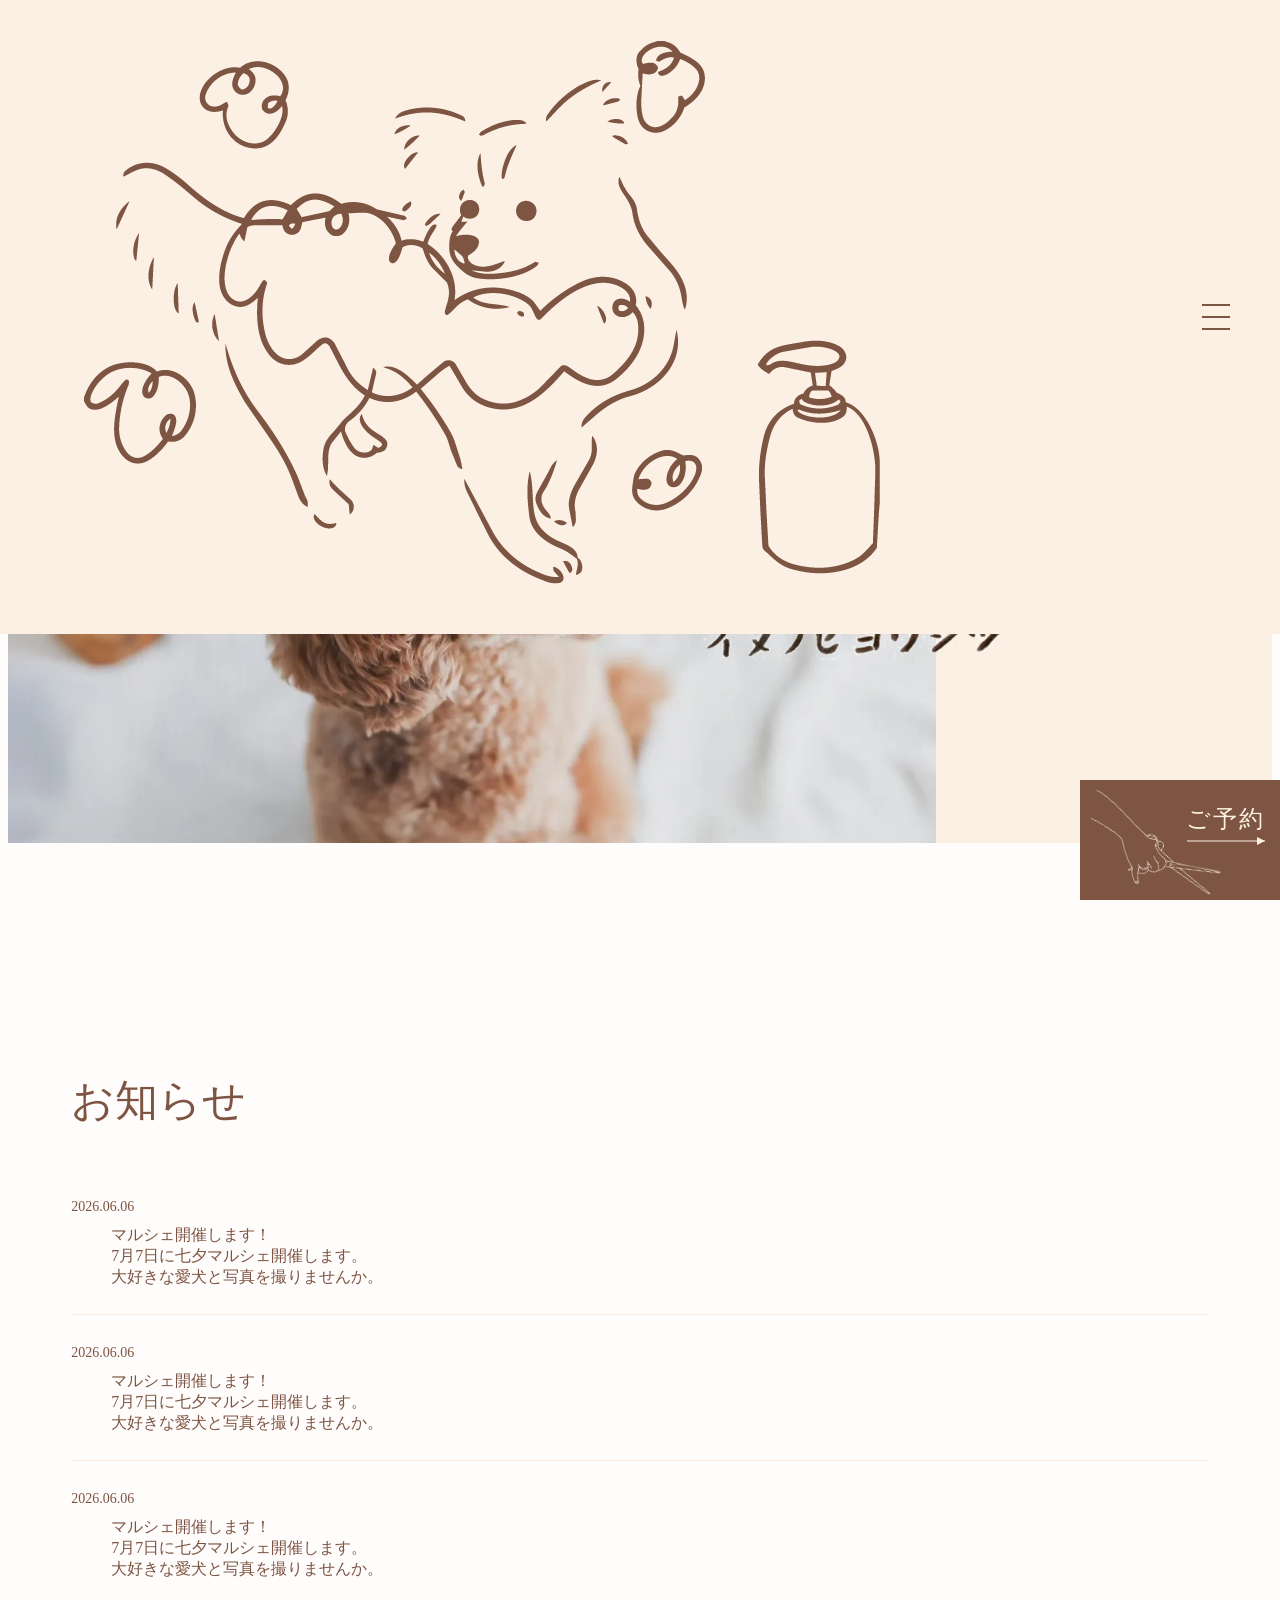
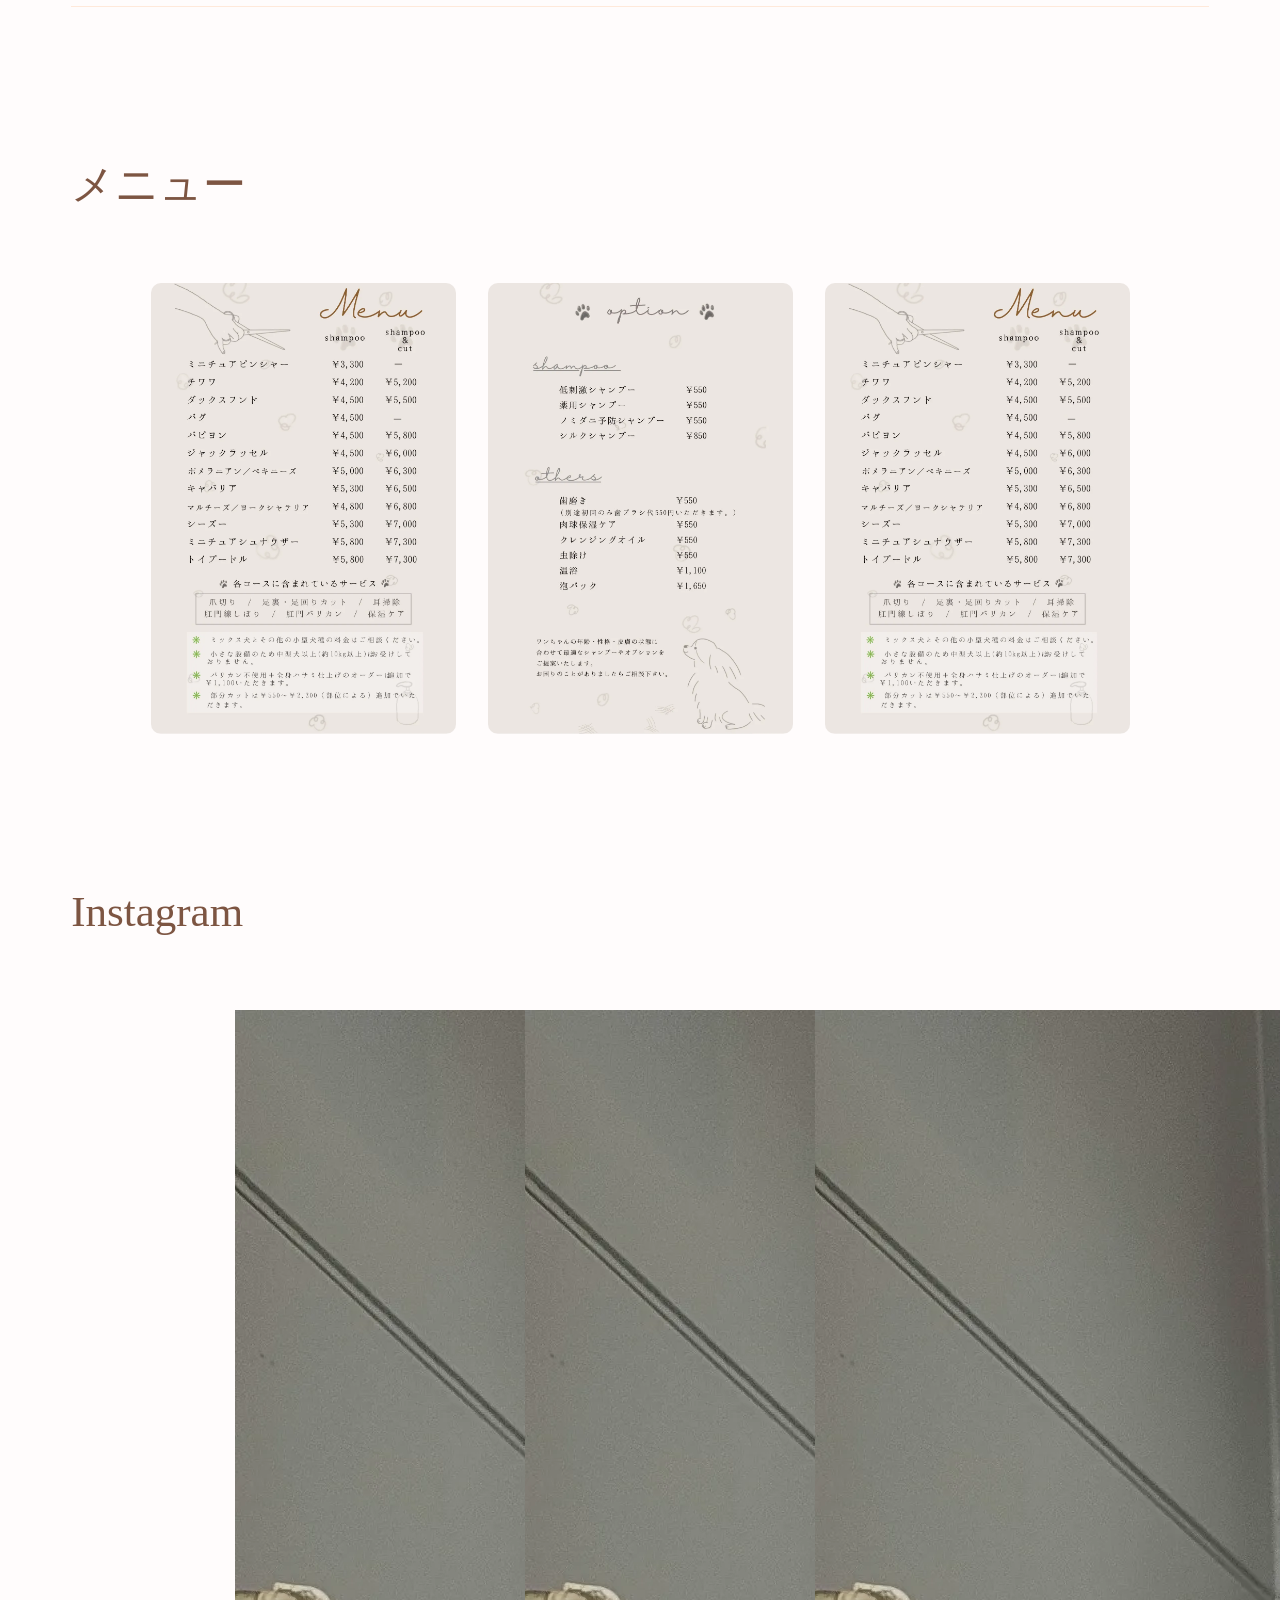
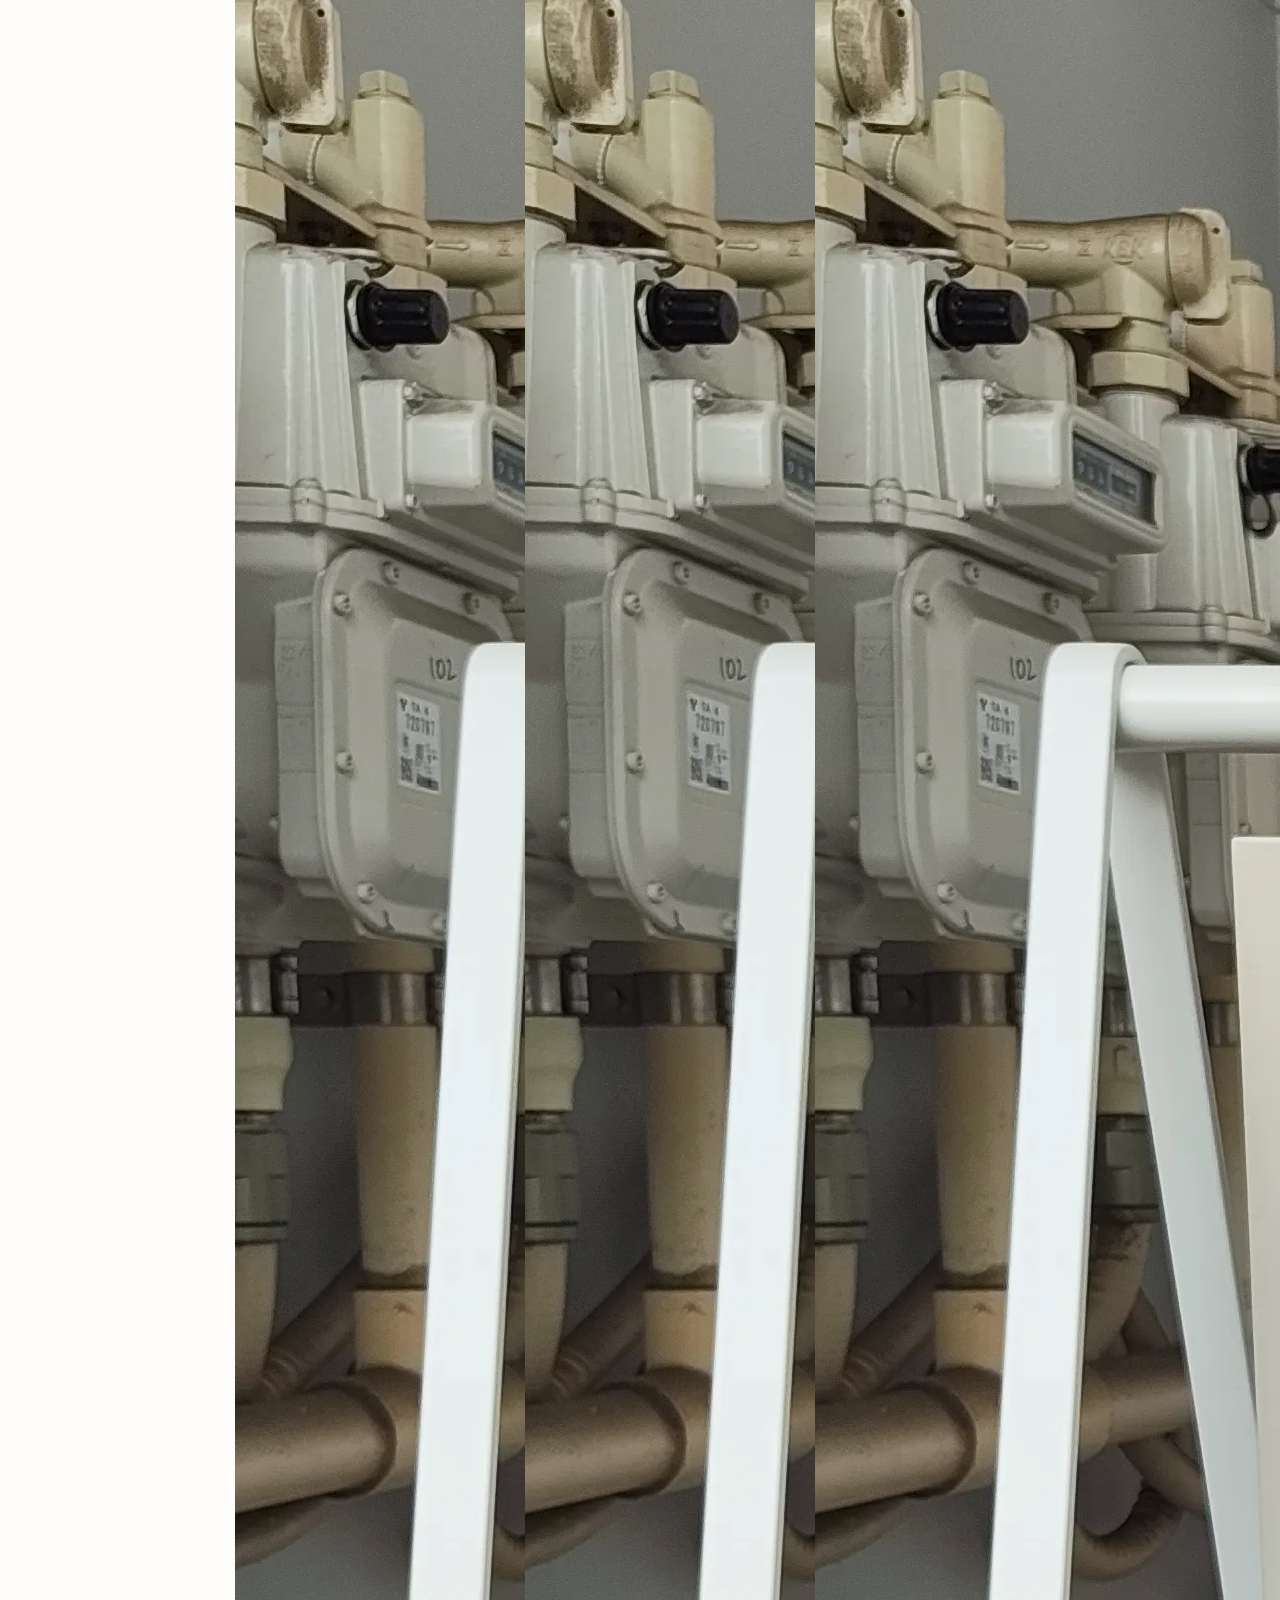
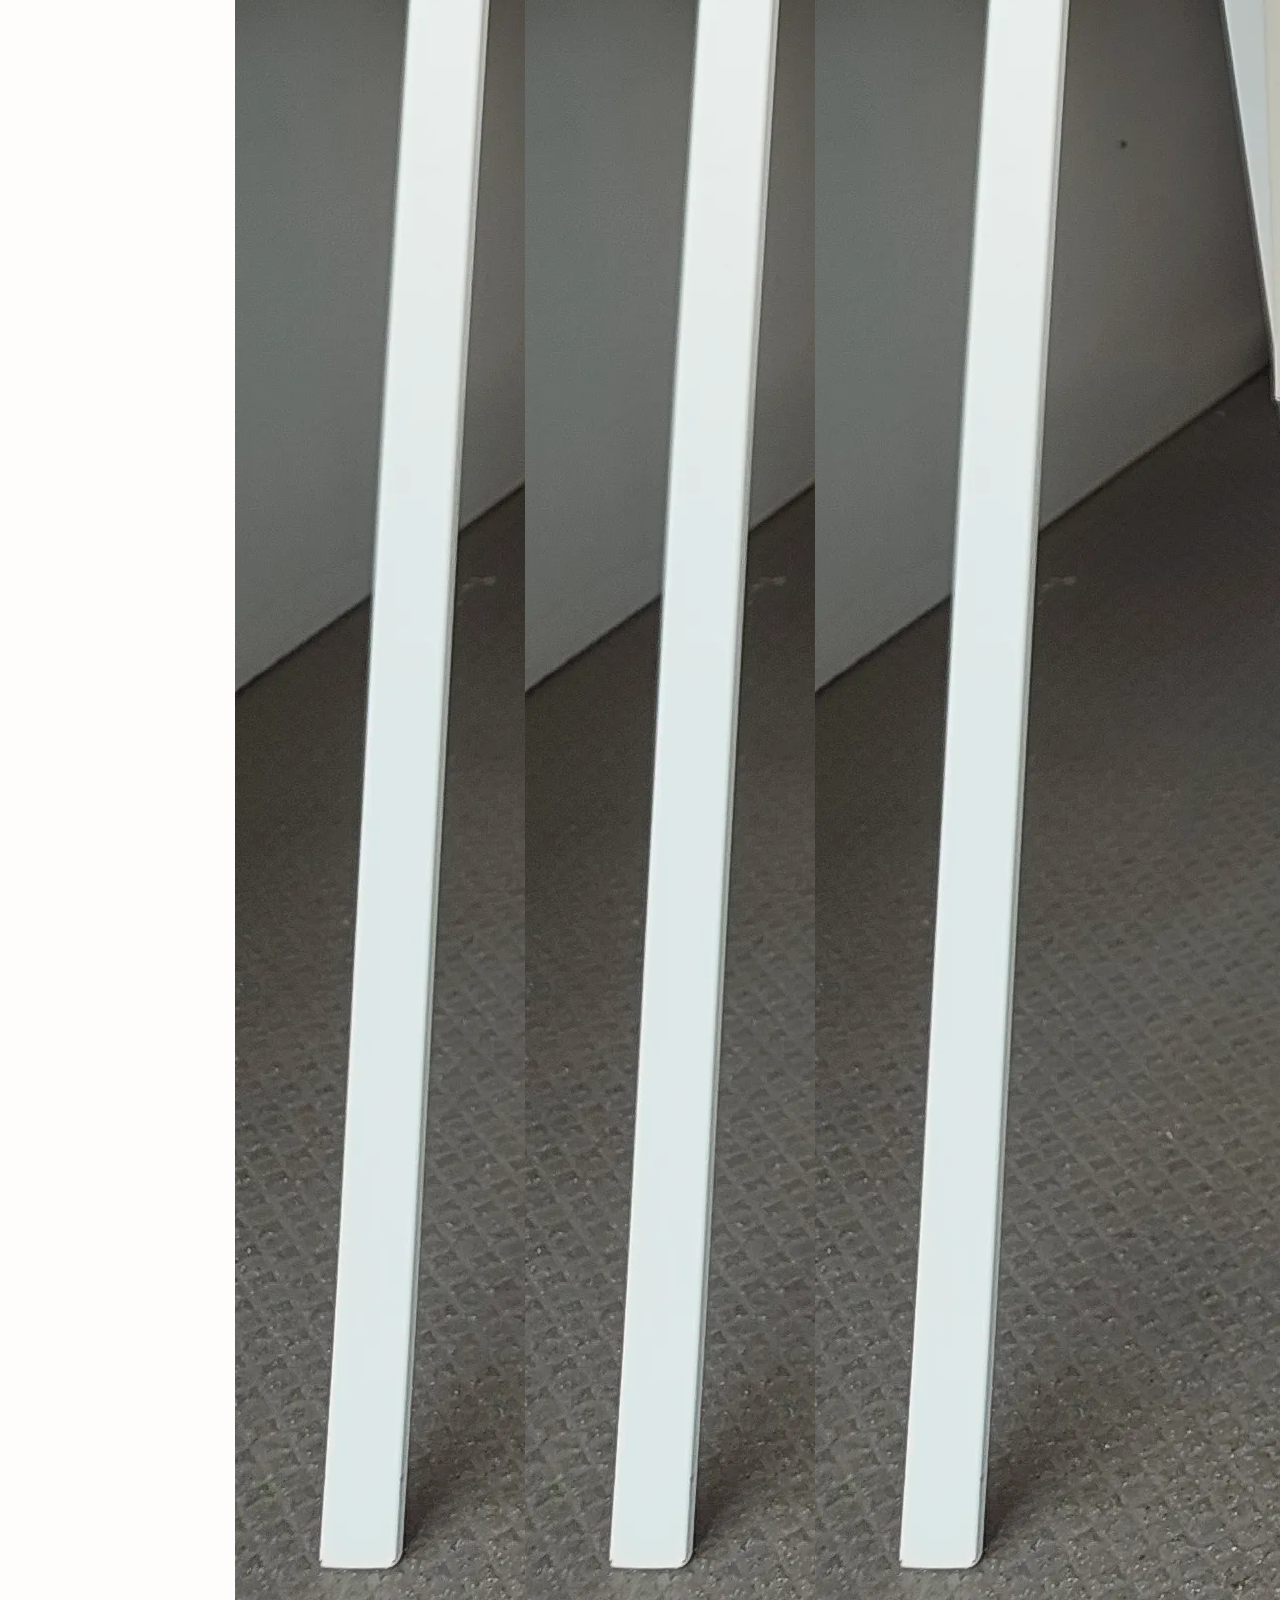
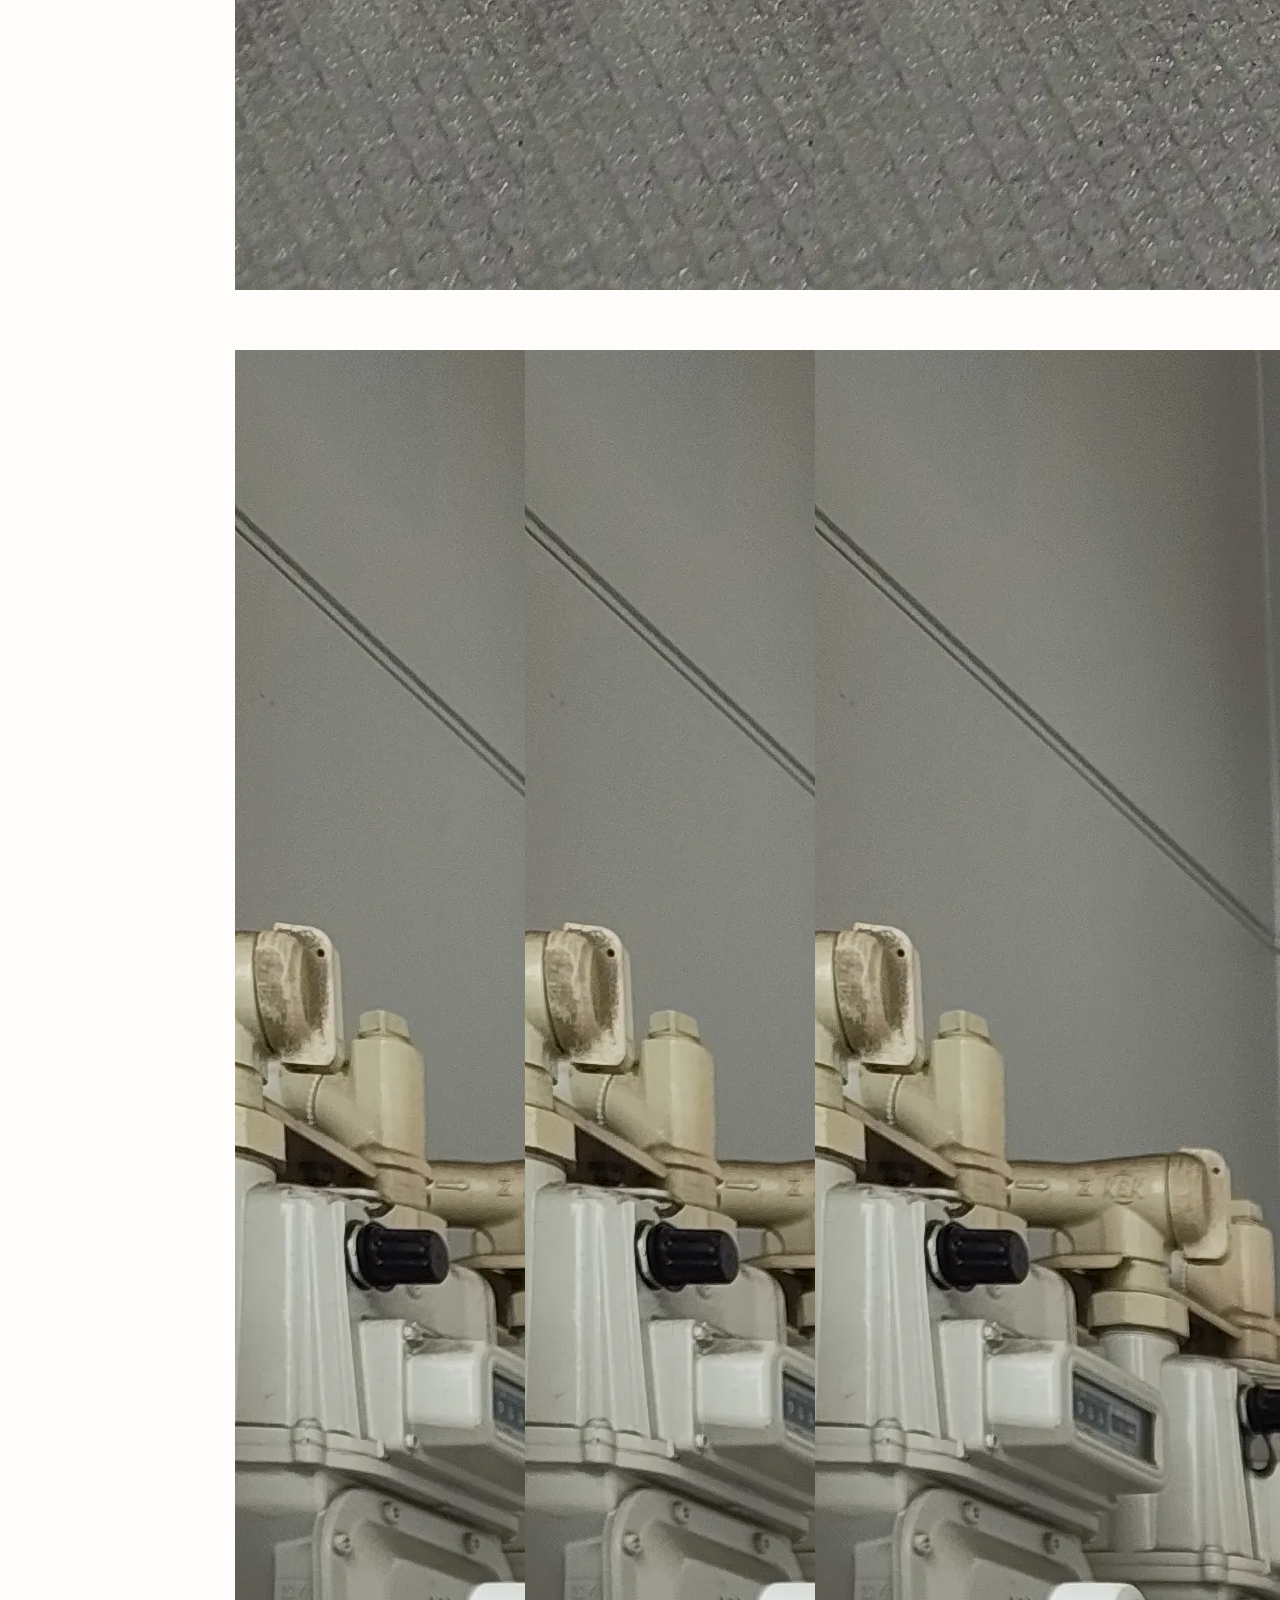
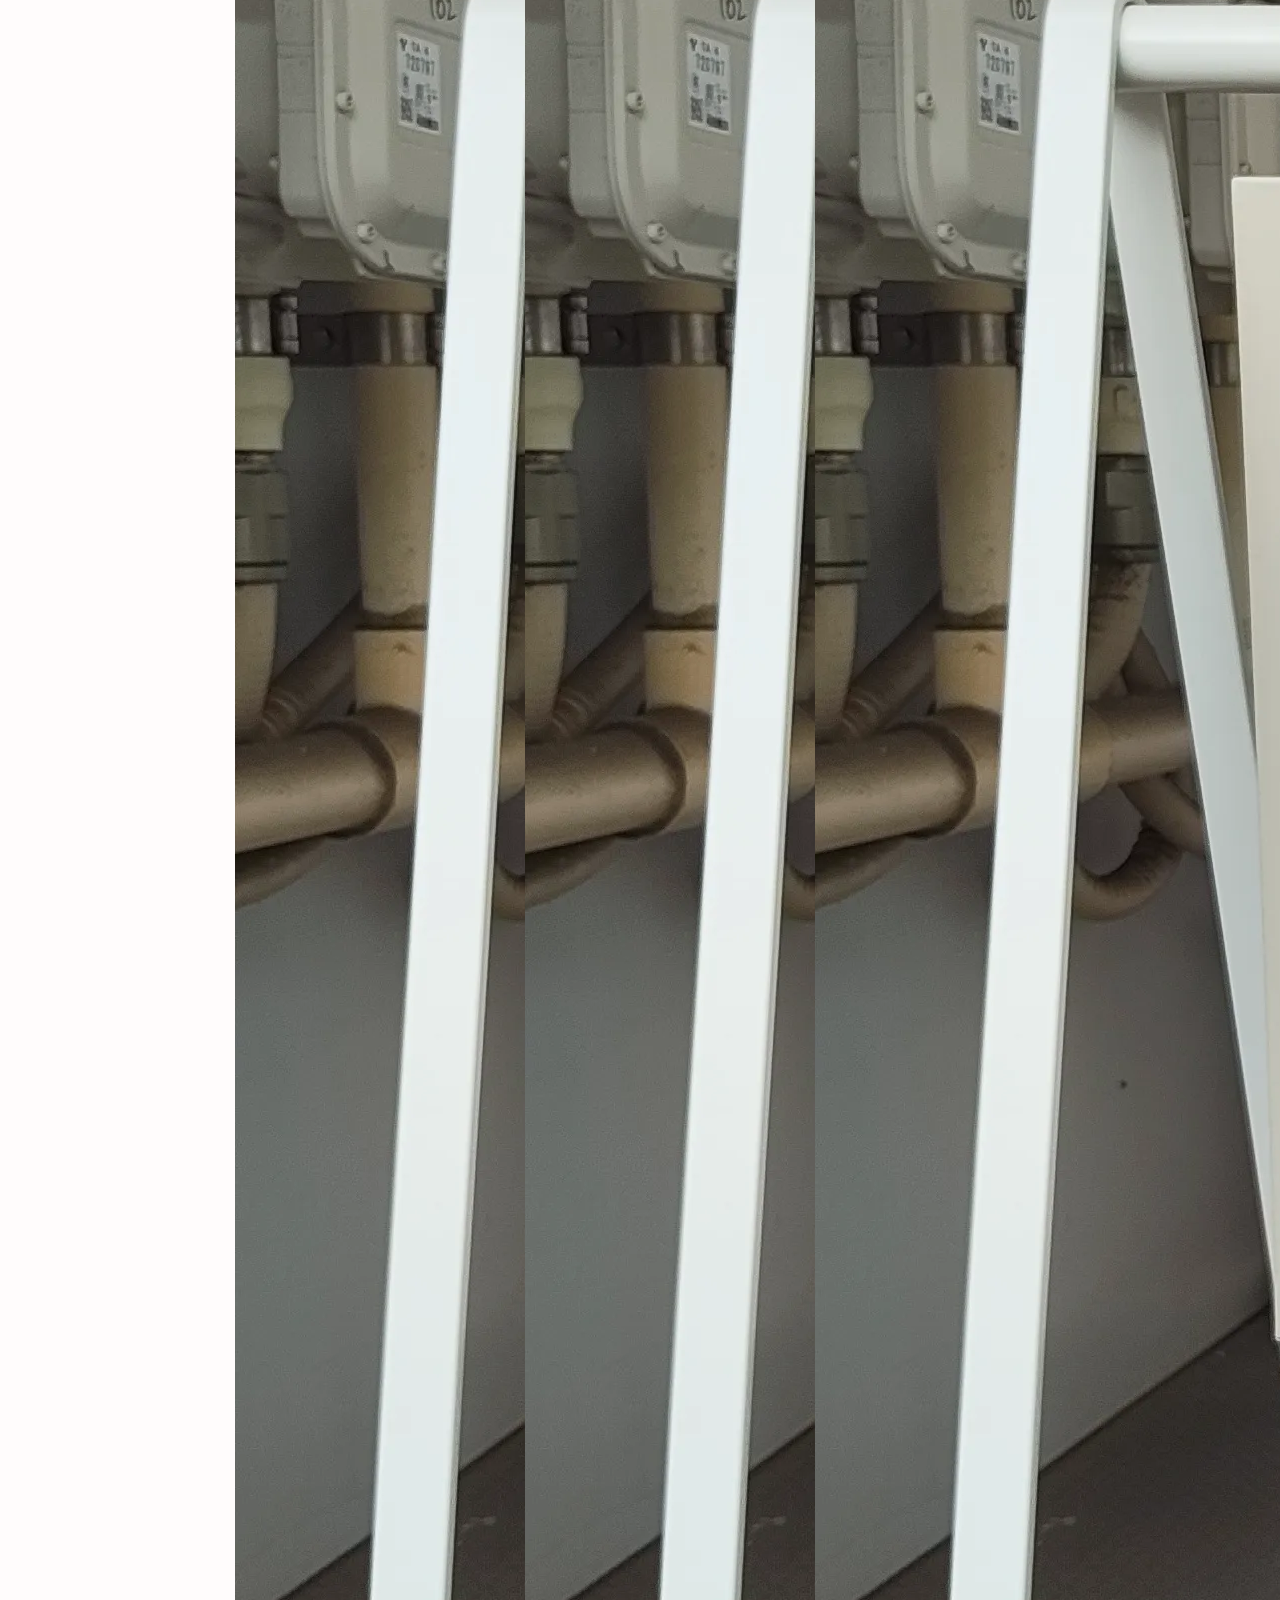
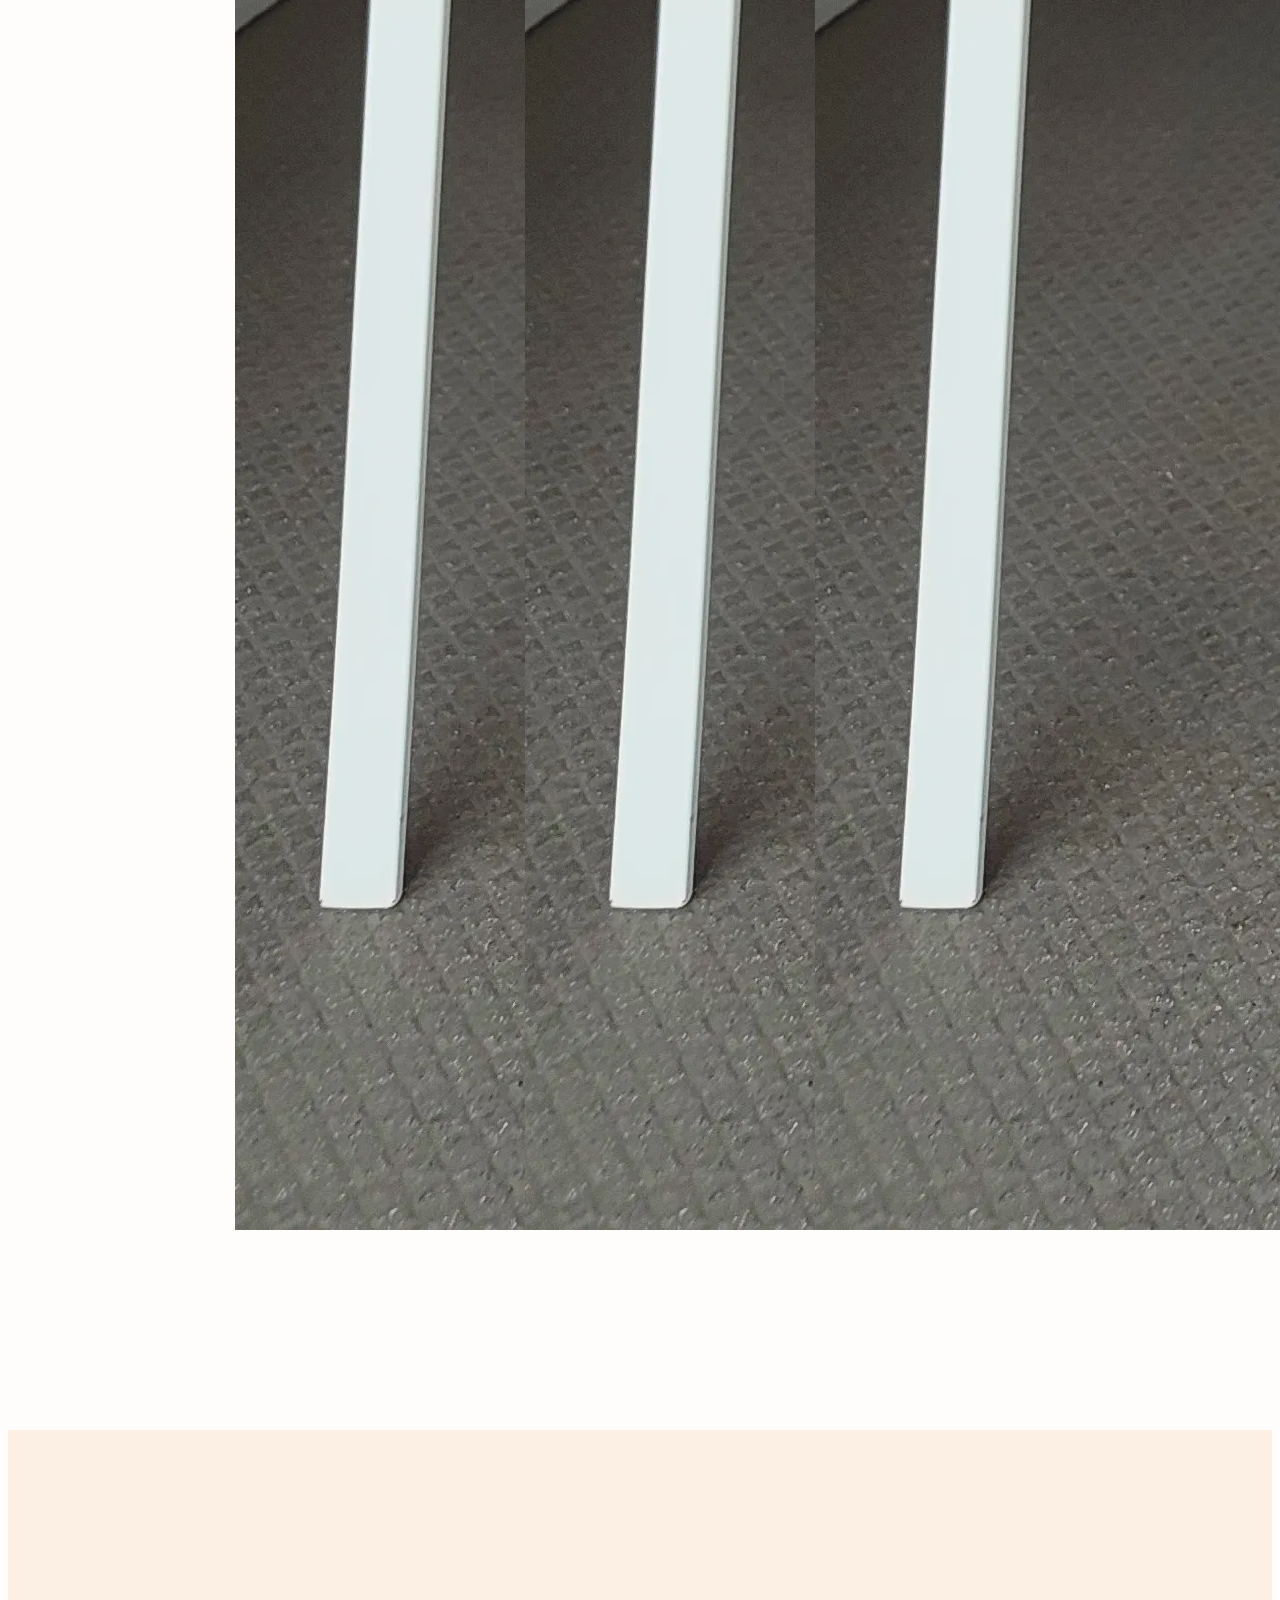
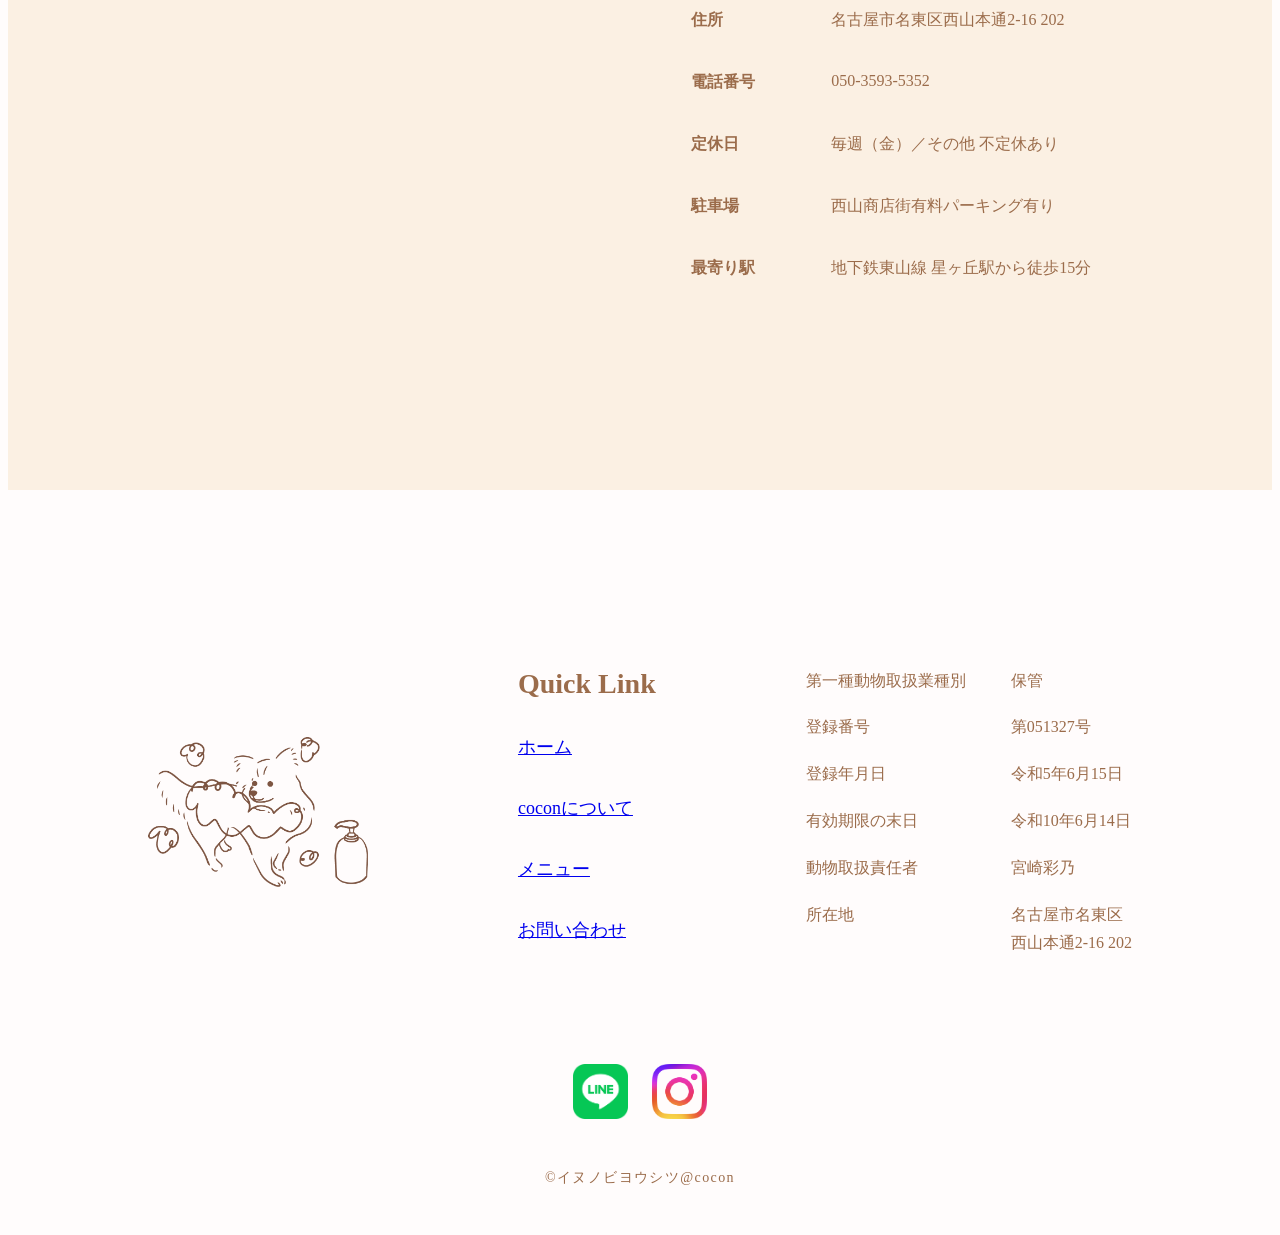
==== commit 37a6e8e5: "Merge branch 'main' into mizutake" ====
--- a/index.html
+++ b/index.html
@@ -124,13 +124,14 @@
         </picture>
 
         <div class="mainvisual__inner">
-            <h2 class="mainvisual__title">
-                <div class="mainvisual__varticl">
+            <div class="mainvisual__title">
+                <div class="mainvisual__vertical">
                     <p>西山商店街にある</p>
                     <p>小型犬専用・完全予約制の</p>
                     <p>貸切トリミングサロン</p>
                 </div>
-            </h2>
+                <img src="./images/mainvisual_shopname.webp" alt="ショップネーム" class="mainvisual__spname">
+            </div>
         </div>
     </section>
         <section class="news">
@@ -311,4 +312,4 @@
     <script src="./js/script.js"></script>
 </body>
 
-</html>+</html>
--- a/sass/style.css
+++ b/sass/style.css
@@ -13,7 +13,7 @@
   left: 0;
 }
 .header__inner {
-  max-width: 1000px;
+  max-width: 1200px;
   width: 90%;
   margin-left: auto;
   margin-right: auto;
@@ -24,7 +24,7 @@
 .header__logo {
   width: 5.625rem;
 }
-@media (width >= 1024px) {
+@media (width >= 1025px) {
   .header__logo {
     width: 6.875rem;
   }
@@ -67,7 +67,7 @@
   flex-direction: column;
   align-items: center;
 }
-@media (width >= 1024px) {
+@media (width >= 1025px) {
   .header_nav__list a {
     font-size: 1.625rem;
   }
@@ -563,7 +563,7 @@
   top: 0.125rem;
   transform: rotate(20deg);
 }
-@media (width >= 1024px) {
+@media (width >= 1025px) {
   .view {
     margin-top: 4.375rem;
   }
@@ -614,7 +614,7 @@
 .slider__track::-webkit-scrollbar {
   display: none;
 }
-@media (width >= 1024px) {
+@media (width >= 1025px) {
   .slider__track {
     width: 100%;
     overflow: visible;
@@ -628,7 +628,7 @@
   scroll-snap-align: center;
   cursor: pointer;
 }
-@media (width >= 1024px) {
+@media (width >= 1025px) {
   .slider__track img {
     width: 19.0625rem;
   }
@@ -642,7 +642,7 @@
   border: none;
   cursor: pointer;
 }
-@media (width >= 1024px) {
+@media (width >= 1025px) {
   .slider__prev, .slider__next {
     display: none;
   }
@@ -666,44 +666,109 @@
   height: 50.25rem;
   background-color: #FBF0E3;
 }
+@media (width >= 1025px) {
+  .mainvisual {
+    height: 52.1875rem;
+  }
+}
 .mainvisual__img {
   position: absolute;
   top: 24.0625rem;
   left: 0;
-  width: 20.875rem;
-  height: 13.916875rem;
+  width: clamp(17.5rem, 89vw, 58rem);
   opacity: 0;
   transition: opacity 1.2s ease;
 }
 .mainvisual__img img {
   display: block;
   width: 100%;
-  height: 100%;
-  -o-object-fit: contain;
-     object-fit: contain;
+  height: auto;
   border-top-right-radius: 35%;
 }
 .mainvisual__img.active {
   opacity: 1;
 }
-.mainvisual__varticl {
+@media (width >= 769px) {
+  .mainvisual__img {
+    top: 13.125rem;
+  }
+}
+@media (width >= 1025px) {
+  .mainvisual__img {
+    top: 13.75rem;
+  }
+}
+.mainvisual__inner {
   position: relative;
+  z-index: 2;
+  height: 100%;
+  max-width: 1200px;
+  width: 90%;
+  margin-left: auto;
+  margin-right: auto;
+}
+.mainvisual__title {
+  position: absolute;
+  top: 9.375rem;
+  right: 0.625rem;
+  z-index: 5;
+}
+@media (width >= 1025px) {
+  .mainvisual__title {
+    top: 8.4375rem;
+    right: 9.375rem;
+  }
+}
+.mainvisual__vertical {
   display: flex;
-  gap: 0.2%;
-  top: 9.0625rem;
-  left: 16.25rem;
-}
-.mainvisual__varticl p {
+  flex-direction: row-reverse;
+  gap: 0.1875rem;
+  left: 25%;
+}
+.mainvisual__vertical p {
+  margin: 0;
   font-size: 1.25rem;
   writing-mode: vertical-rl;
   letter-spacing: 0.21875rem;
+  text-shadow: 0.0625rem 0.0625rem 0 #FBF0E3, -0.0625rem 0.0625rem 0 #FBF0E3, 0.0625rem -0.0625rem 0 #FBF0E3, -0.0625rem -0.0625rem 0 #FBF0E3, 0 0 0.625rem #FBF0E3;
+}
+@media (width >= 769px) {
+  .mainvisual__vertical p {
+    font-size: 1.375rem;
+    letter-spacing: 0.3125rem;
+  }
+}
+@media (width >= 1025px) {
+  .mainvisual__vertical p {
+    font-size: 1.5rem;
+    letter-spacing: 0.625rem;
+  }
+}
+.mainvisual__spname {
+  display: block;
+  width: 15.625rem;
+  margin-top: 1.5rem;
+  margin-left: auto;
+  transform: translate(3.4375rem, 2.8125rem);
+}
+@media (width >= 769px) {
+  .mainvisual__spname {
+    width: 23.75rem;
+    transform: translate(5.625rem, -3.75rem);
+  }
+}
+@media (width >= 1025px) {
+  .mainvisual__spname {
+    width: 24.375rem;
+    transform: translate(-0.625rem, -6.875rem);
+  }
 }
 
 .news {
   margin-bottom: 9.375rem;
 }
 .news__inner {
-  max-width: 1000px;
+  max-width: 1200px;
   width: 90%;
   margin-left: auto;
   margin-right: auto;
@@ -715,7 +780,7 @@
   line-height: 1.375;
   margin-bottom: 4.375rem;
 }
-@media (width >= 1024px) {
+@media (width >= 1025px) {
   .news__title {
     font-size: 2.6875rem;
     line-height: 1.3023255814;
@@ -733,7 +798,7 @@
   font-size: 0.75rem;
   margin-bottom: 0.625rem;
 }
-@media (width >= 1024px) {
+@media (width >= 1025px) {
   .news__post dt {
     font-size: 0.875rem;
   }
@@ -741,7 +806,7 @@
 .news__post dd {
   font-size: 0.875rem;
 }
-@media (width >= 1024px) {
+@media (width >= 1025px) {
   .news__post dd {
     font-size: 1rem;
   }
@@ -759,7 +824,7 @@
 }
 .menu-top__inner {
   position: relative;
-  max-width: 1000px;
+  max-width: 1200px;
   width: 90%;
   margin-left: auto;
   margin-right: auto;
@@ -771,7 +836,7 @@
   line-height: 1.375;
   margin-bottom: 4.375rem;
 }
-@media (width >= 1024px) {
+@media (width >= 1025px) {
   .menu-top__title {
     font-size: 2.6875rem;
     line-height: 1.3023255814;
@@ -779,7 +844,7 @@
 }
 
 .insta__inner {
-  max-width: 1000px;
+  max-width: 1200px;
   width: 90%;
   margin-left: auto;
   margin-right: auto;
@@ -791,7 +856,7 @@
   line-height: 1.375;
   margin-bottom: 4.375rem;
 }
-@media (width >= 1024px) {
+@media (width >= 1025px) {
   .insta__title {
     font-size: 2.6875rem;
     line-height: 1.3023255814;
@@ -806,7 +871,7 @@
 .insta__img img:nth-child(n+5) {
   display: none;
 }
-@media (width >= 1024px) {
+@media (width >= 1025px) {
   .insta__img {
     grid-template-columns: repeat(3, 14.375rem);
     gap: 3.75rem;
@@ -853,7 +918,7 @@
   overflow: hidden;
   z-index: 1000;
 }
-@media (width >= 1024px) {
+@media (width >= 1025px) {
   .reserve-btn {
     width: 12.5rem;
     height: 7.5rem;
@@ -866,7 +931,7 @@
   width: 6.5rem;
   transform: rotate(12deg);
 }
-@media (width >= 1024px) {
+@media (width >= 1025px) {
   .reserve-btn__img {
     left: 0.4rem;
     bottom: 0.8rem;
@@ -882,7 +947,7 @@
   align-items: flex-end;
   gap: 0.3125rem;
 }
-@media (width >= 1024px) {
+@media (width >= 1025px) {
   .reserve-btn__body {
     top: 1.7rem;
     right: 0.9375rem;
@@ -894,7 +959,7 @@
   letter-spacing: 0.08em;
   font-family: "Times New Roman", Times, "Hiragino Mincho ProN", "Yu Mincho", "MS PMincho", serif;
 }
-@media (width >= 1024px) {
+@media (width >= 1025px) {
   .reserve-btn__text {
     font-size: 1.5rem;
   }
@@ -905,7 +970,7 @@
   width: 3.75rem;
   height: 0.625rem;
 }
-@media (width >= 1024px) {
+@media (width >= 1025px) {
   .reserve-btn__arrow {
     width: 4.875rem;
   }
@@ -984,7 +1049,7 @@
   line-height: 1.375;
   margin-bottom: 4.375rem;
 }
-@media (width >= 1024px) {
+@media (width >= 1025px) {
   .sub-title {
     font-size: 2.6875rem;
     line-height: 1.3023255814;
@@ -994,7 +1059,7 @@
 .about-switch-picture {
   display: none;
 }
-@media (width >= 1024px) {
+@media (width >= 1025px) {
   .about-switch-picture {
     display: block;
     position: fixed;
@@ -1082,7 +1147,7 @@
   margin-top: 11.25rem;
   margin-bottom: 5rem;
 }
-@media (width >= 1024px) {
+@media (width >= 1025px) {
   .shop {
     margin-top: 14.375rem;
     margin-bottom: 15rem;
@@ -1090,13 +1155,13 @@
   }
 }
 .shop__inner {
-  max-width: 1000px;
+  max-width: 1200px;
   width: 90%;
   margin-left: auto;
   margin-right: auto;
   display: grid;
 }
-@media (width >= 1024px) {
+@media (width >= 1025px) {
   .shop__inner {
     grid-template-columns: 1fr 1.2fr;
     -moz-column-gap: 6.25rem;
@@ -1116,7 +1181,7 @@
 .shop__text p:last-child {
   margin-bottom: 0;
 }
-@media (width >= 1024px) {
+@media (width >= 1025px) {
   .shop__picture {
     display: none;
   }
@@ -1127,7 +1192,7 @@
   -o-object-fit: cover;
      object-fit: cover;
 }
-@media (width >= 1024px) {
+@media (width >= 1025px) {
   .shop__picture img {
     width: 31.25rem;
     height: 20.8125rem;
@@ -1137,20 +1202,20 @@
 .owner {
   margin-bottom: 5rem;
 }
-@media (width >= 1024px) {
+@media (width >= 1025px) {
   .owner {
     min-height: 120vh;
     margin-bottom: 15rem;
   }
 }
 .owner__inner {
-  max-width: 1000px;
+  max-width: 1200px;
   width: 90%;
   margin-left: auto;
   margin-right: auto;
   display: grid;
 }
-@media (width >= 1024px) {
+@media (width >= 1025px) {
   .owner__inner {
     grid-template-columns: 1fr 1.2fr;
     -moz-column-gap: 6.25rem;
@@ -1170,7 +1235,7 @@
 .owner__text p:last-child {
   margin-bottom: 0;
 }
-@media (width >= 1024px) {
+@media (width >= 1025px) {
   .owner__picture {
     display: none;
   }
@@ -1181,7 +1246,7 @@
   -o-object-fit: cover;
      object-fit: cover;
 }
-@media (width >= 1024px) {
+@media (width >= 1025px) {
   .owner__picture img {
     width: 31.25rem;
     height: 20.8125rem;
@@ -1191,20 +1256,20 @@
 .cameraman {
   margin-bottom: 5rem;
 }
-@media (width >= 1024px) {
+@media (width >= 1025px) {
   .cameraman {
     min-height: 120vh;
     margin-bottom: 15rem;
   }
 }
 .cameraman__inner {
-  max-width: 1000px;
+  max-width: 1200px;
   width: 90%;
   margin-left: auto;
   margin-right: auto;
   display: grid;
 }
-@media (width >= 1024px) {
+@media (width >= 1025px) {
   .cameraman__inner {
     grid-template-columns: 1fr 1.2fr;
     -moz-column-gap: 6.25rem;
@@ -1227,7 +1292,7 @@
 .cameraman__picture {
   justify-self: center;
 }
-@media (width >= 1024px) {
+@media (width >= 1025px) {
   .cameraman__picture {
     display: none;
   }
@@ -1238,7 +1303,7 @@
   -o-object-fit: cover;
      object-fit: cover;
 }
-@media (width >= 1024px) {
+@media (width >= 1025px) {
   .cameraman__picture img {
     width: 20.8125rem;
     height: 31.25rem;
@@ -1248,20 +1313,20 @@
 .illustrator {
   margin-bottom: 5rem;
 }
-@media (width >= 1024px) {
+@media (width >= 1025px) {
   .illustrator {
     min-height: 120vh;
     margin-bottom: 15rem;
   }
 }
 .illustrator__inner {
-  max-width: 1000px;
+  max-width: 1200px;
   width: 90%;
   margin-left: auto;
   margin-right: auto;
   display: grid;
 }
-@media (width >= 1024px) {
+@media (width >= 1025px) {
   .illustrator__inner {
     grid-template-columns: 1fr 1.2fr;
     -moz-column-gap: 6.25rem;
@@ -1284,7 +1349,7 @@
 .illustrator__picture {
   justify-self: center;
 }
-@media (width >= 1024px) {
+@media (width >= 1025px) {
   .illustrator__picture {
     display: none;
   }
@@ -1302,13 +1367,13 @@
   margin-bottom: -200px;
 }
 .event__inner {
-  max-width: 1000px;
+  max-width: 1200px;
   width: 90%;
   margin-left: auto;
   margin-right: auto;
   display: grid;
 }
-@media (width >= 1024px) {
+@media (width >= 1025px) {
   .event__inner {
     grid-template-columns: 1fr 1.2fr;
     -moz-column-gap: 6.25rem;
@@ -1328,7 +1393,7 @@
 .event__text p:last-child {
   margin-bottom: 0;
 }
-@media (width >= 1024px) {
+@media (width >= 1025px) {
   .event__inner {
     grid-template-columns: minmax(29.375rem, 1fr) minmax(0, 1.05fr);
     -moz-column-gap: 3.75rem;
@@ -1371,7 +1436,7 @@
   line-height: 1.375;
   margin-bottom: 4.375rem;
 }
-@media (width >= 1024px) {
+@media (width >= 1025px) {
   .sub-title {
     font-size: 2.6875rem;
     line-height: 1.3023255814;
@@ -1415,13 +1480,13 @@
 .menu {
   margin: 11.25rem auto 9.375rem;
 }
-@media (width >= 1024px) {
+@media (width >= 1025px) {
   .menu {
     margin-top: 10rem;
   }
 }
 .menu__inner {
-  max-width: 1000px;
+  max-width: 1200px;
   width: 90%;
   margin-left: auto;
   margin-right: auto;
@@ -1433,7 +1498,7 @@
   line-height: 1.375;
   margin-bottom: 4.375rem;
 }
-@media (width >= 1024px) {
+@media (width >= 1025px) {
   .menu__title {
     font-size: 2.6875rem;
     line-height: 1.3023255814;
@@ -1470,7 +1535,7 @@
 }
 
 .ques__inner {
-  max-width: 1000px;
+  max-width: 1200px;
   width: 90%;
   margin-left: auto;
   margin-right: auto;
@@ -1505,7 +1570,7 @@
   line-height: 1.375;
   margin-bottom: 4.375rem;
 }
-@media (width >= 1024px) {
+@media (width >= 1025px) {
   .sub-title {
     font-size: 2.6875rem;
     line-height: 1.3023255814;
@@ -1531,7 +1596,7 @@
 }
 
 .news__inner {
-  max-width: 1000px;
+  max-width: 1200px;
   width: 90%;
   margin-left: auto;
   margin-right: auto;
@@ -1539,7 +1604,7 @@
 .news__title {
   margin-top: 11.25rem;
 }
-@media (width >= 1024px) {
+@media (width >= 1025px) {
   .news__title {
     margin-top: 14.375rem;
   }
@@ -1558,7 +1623,7 @@
   height: 90%;
   margin: 0 auto;
 }
-@media (width >= 1024px) {
+@media (width >= 1025px) {
   .news__img {
     width: 70%;
     height: 70%;
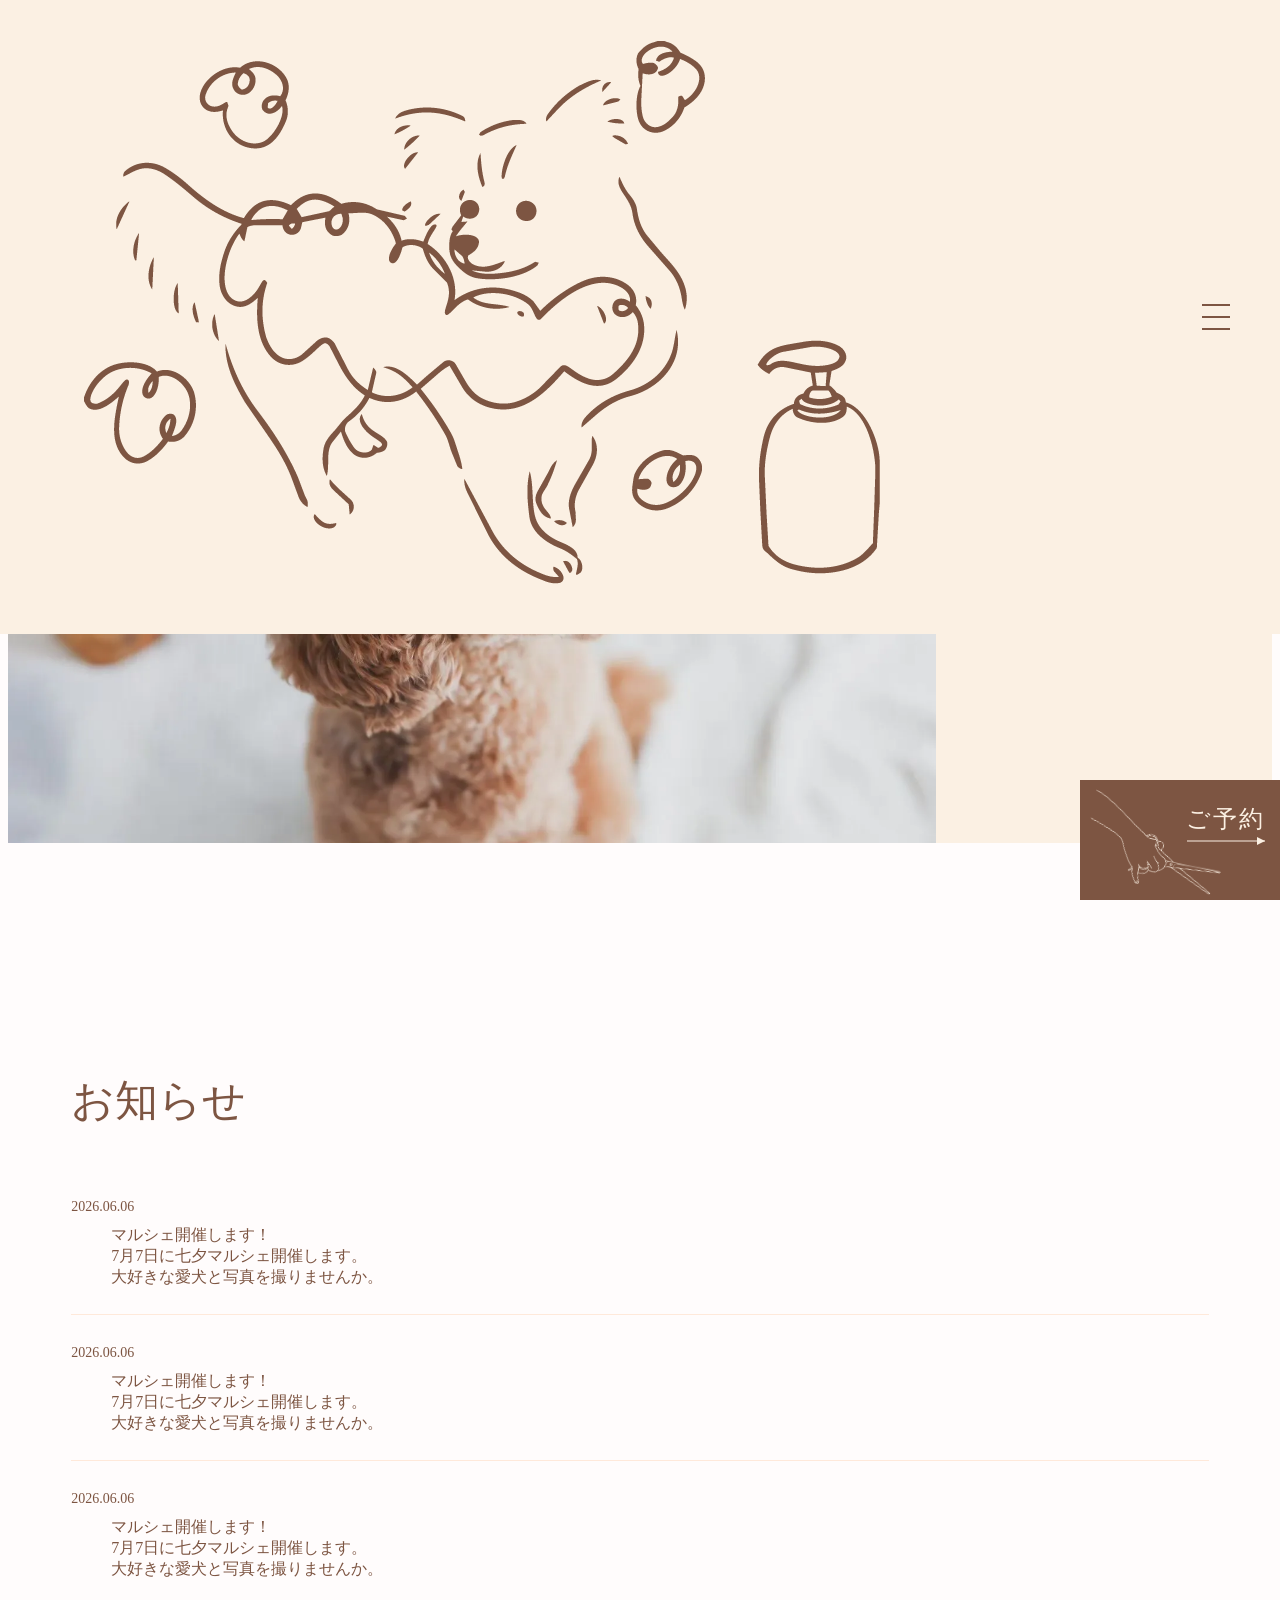
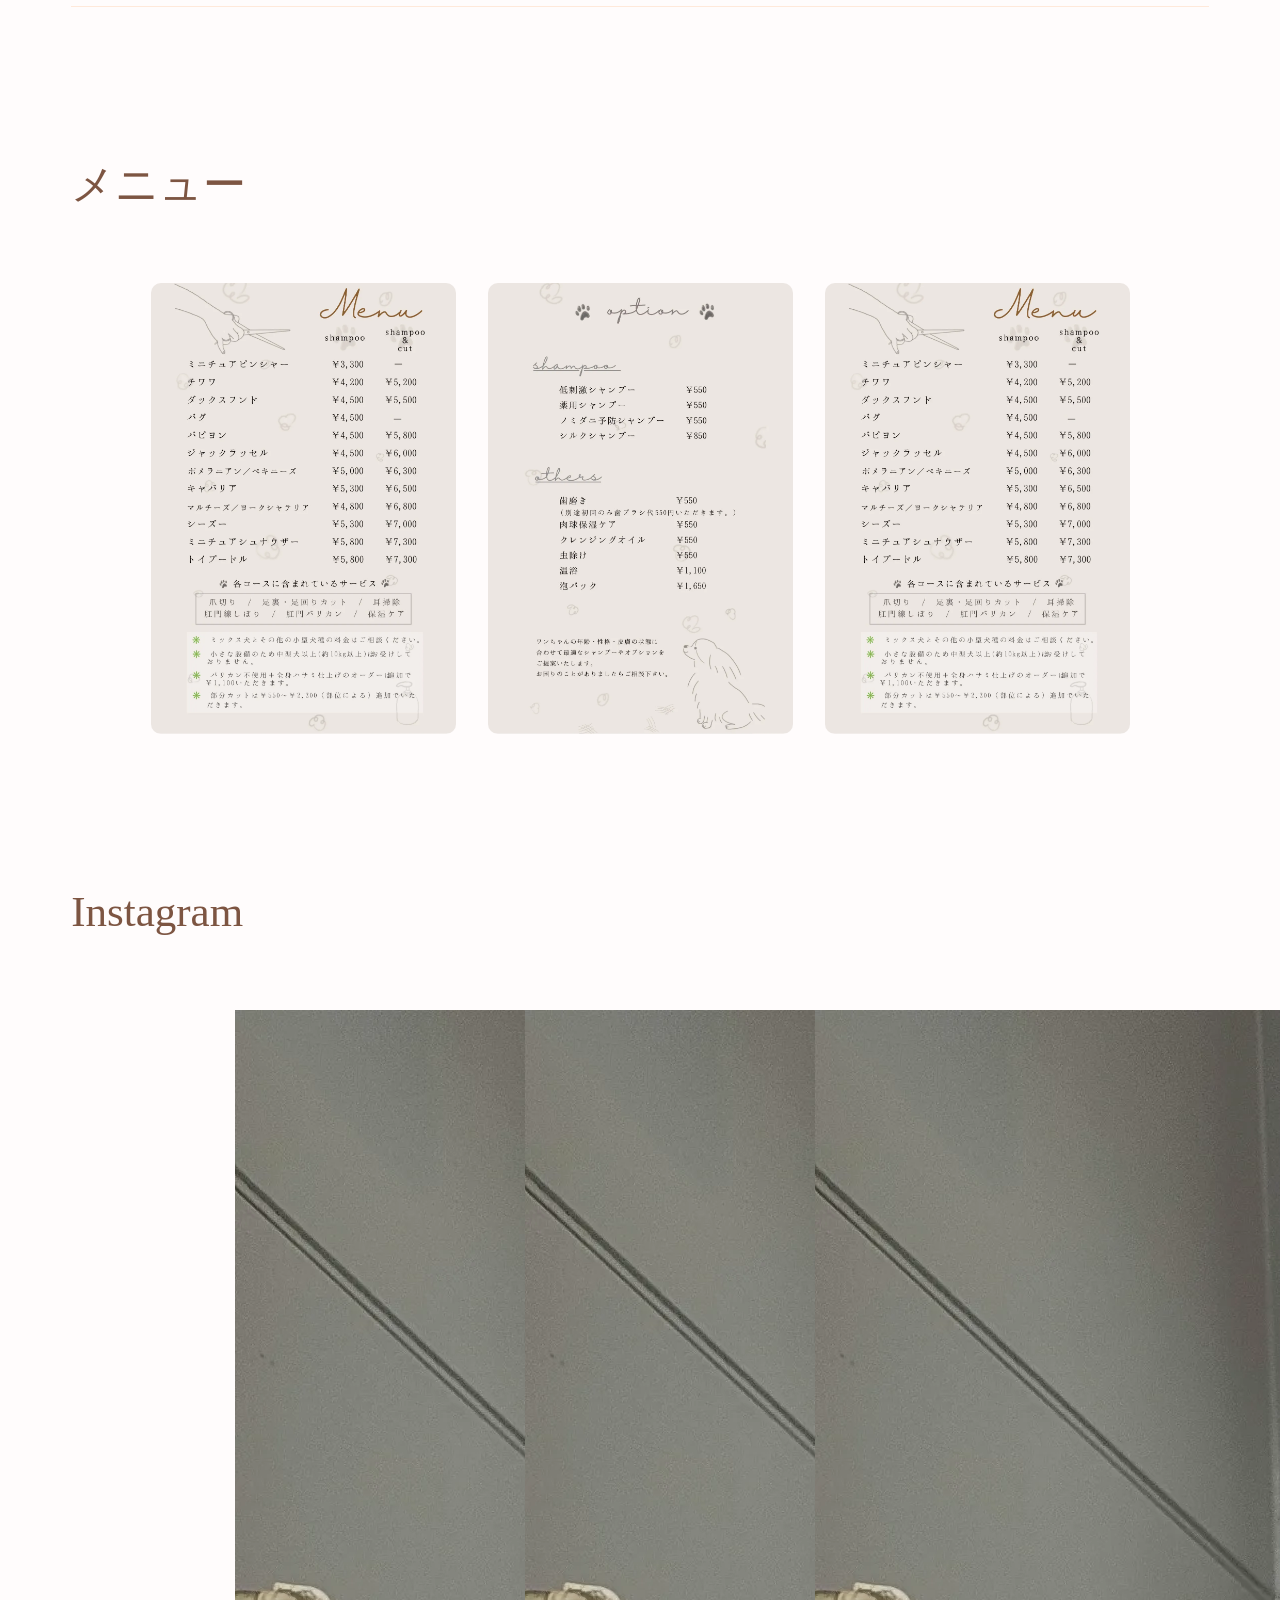
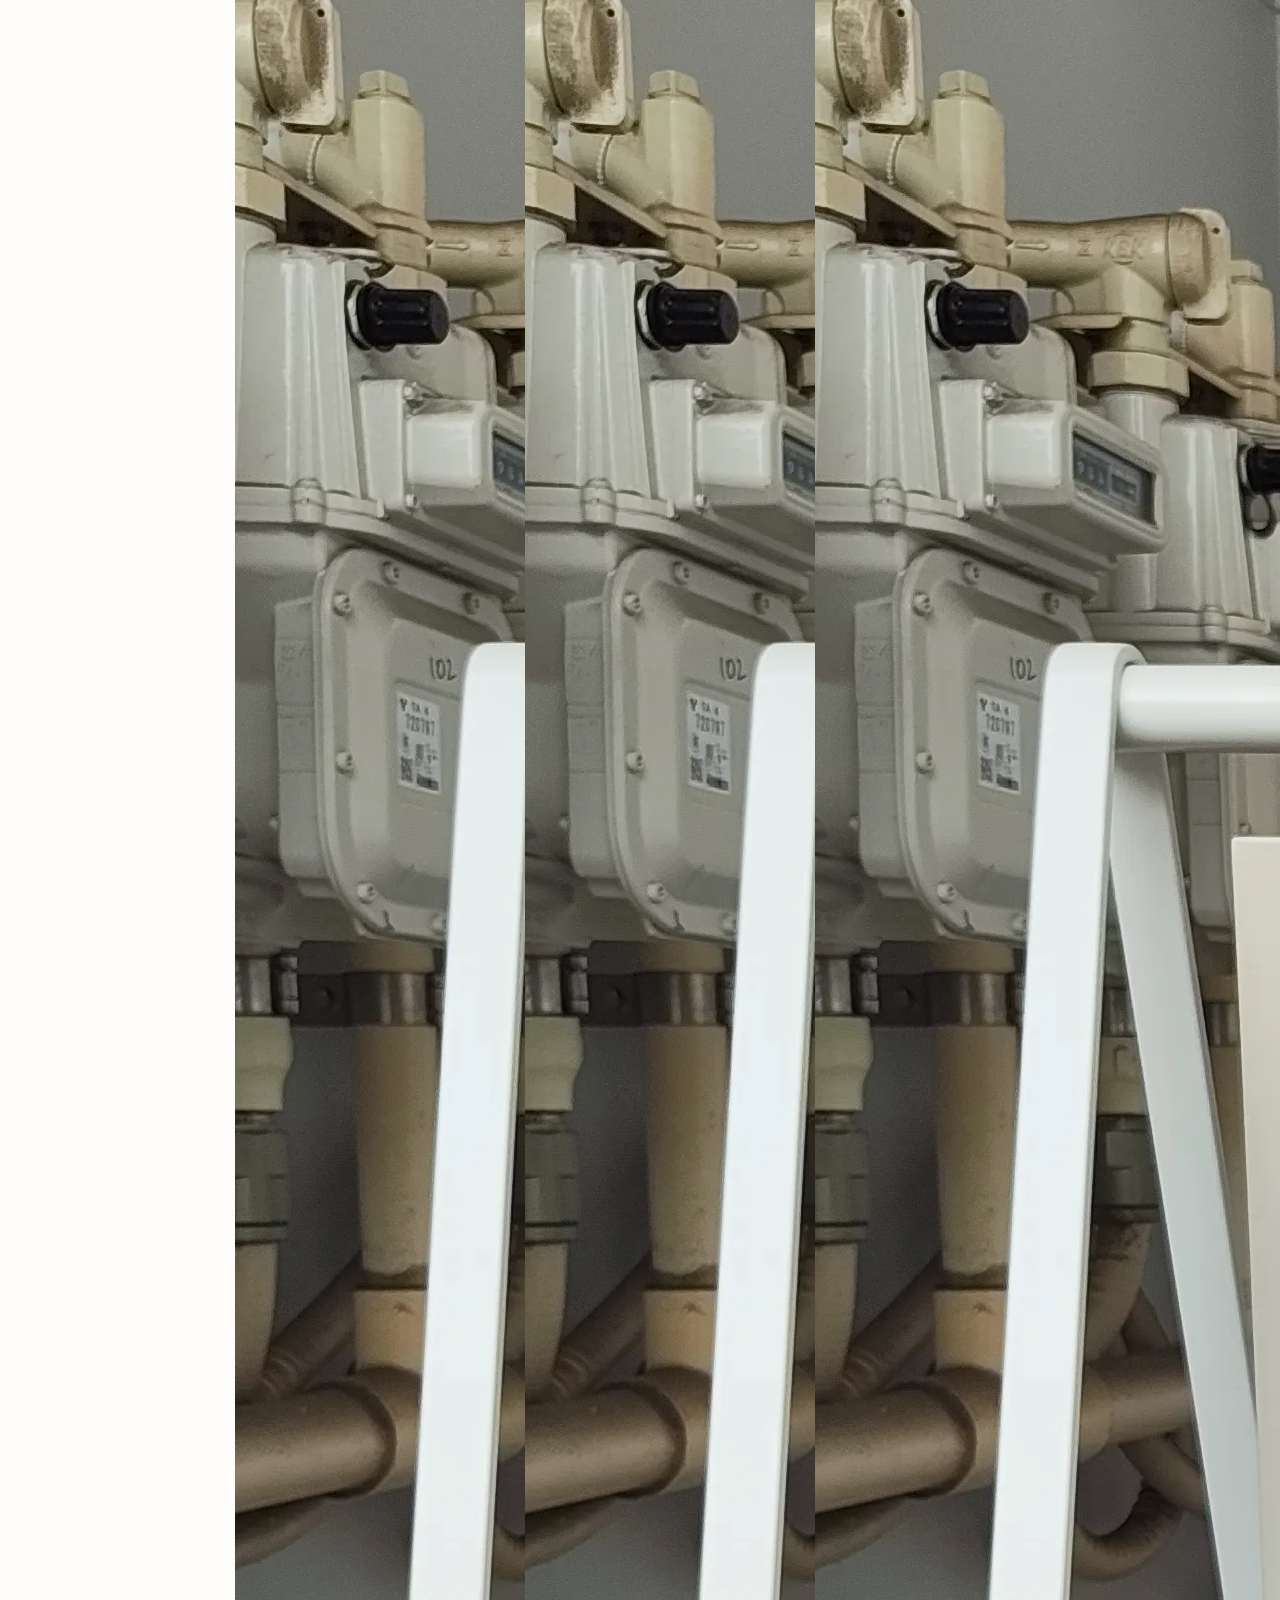
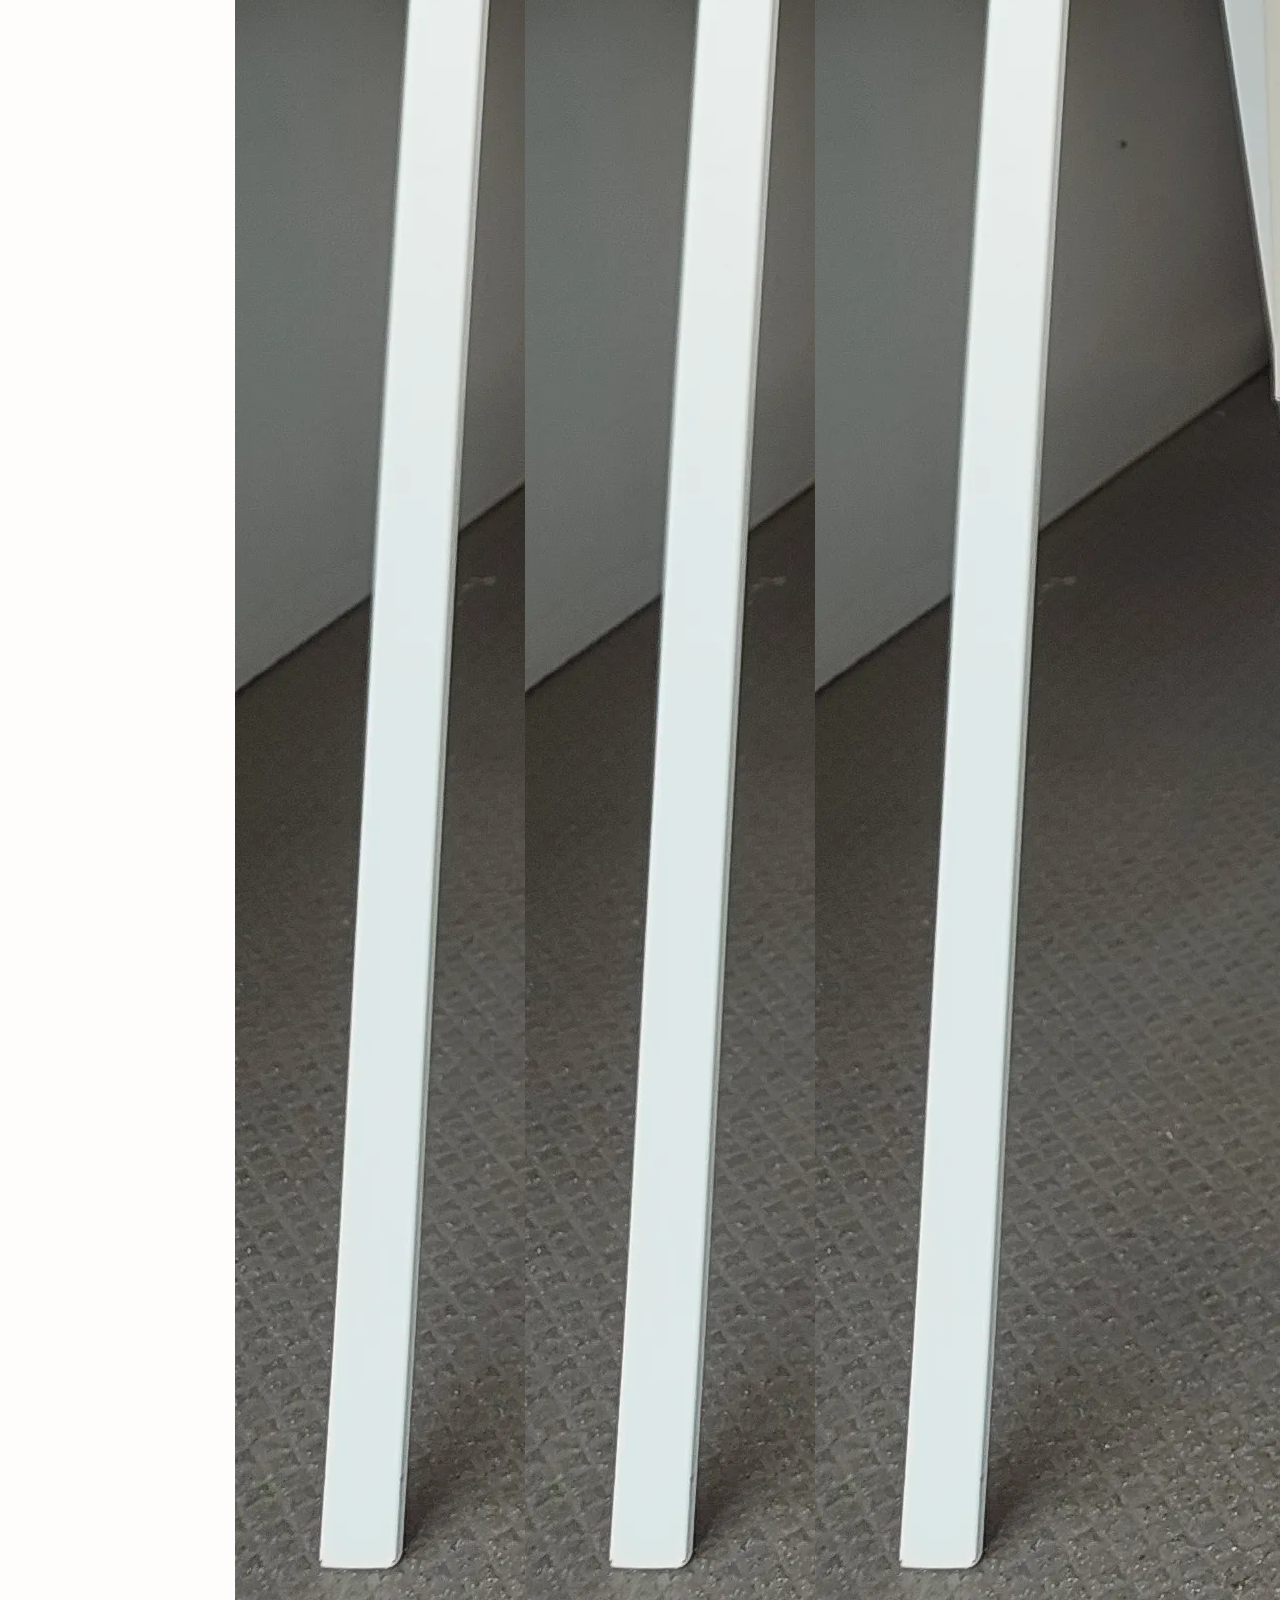
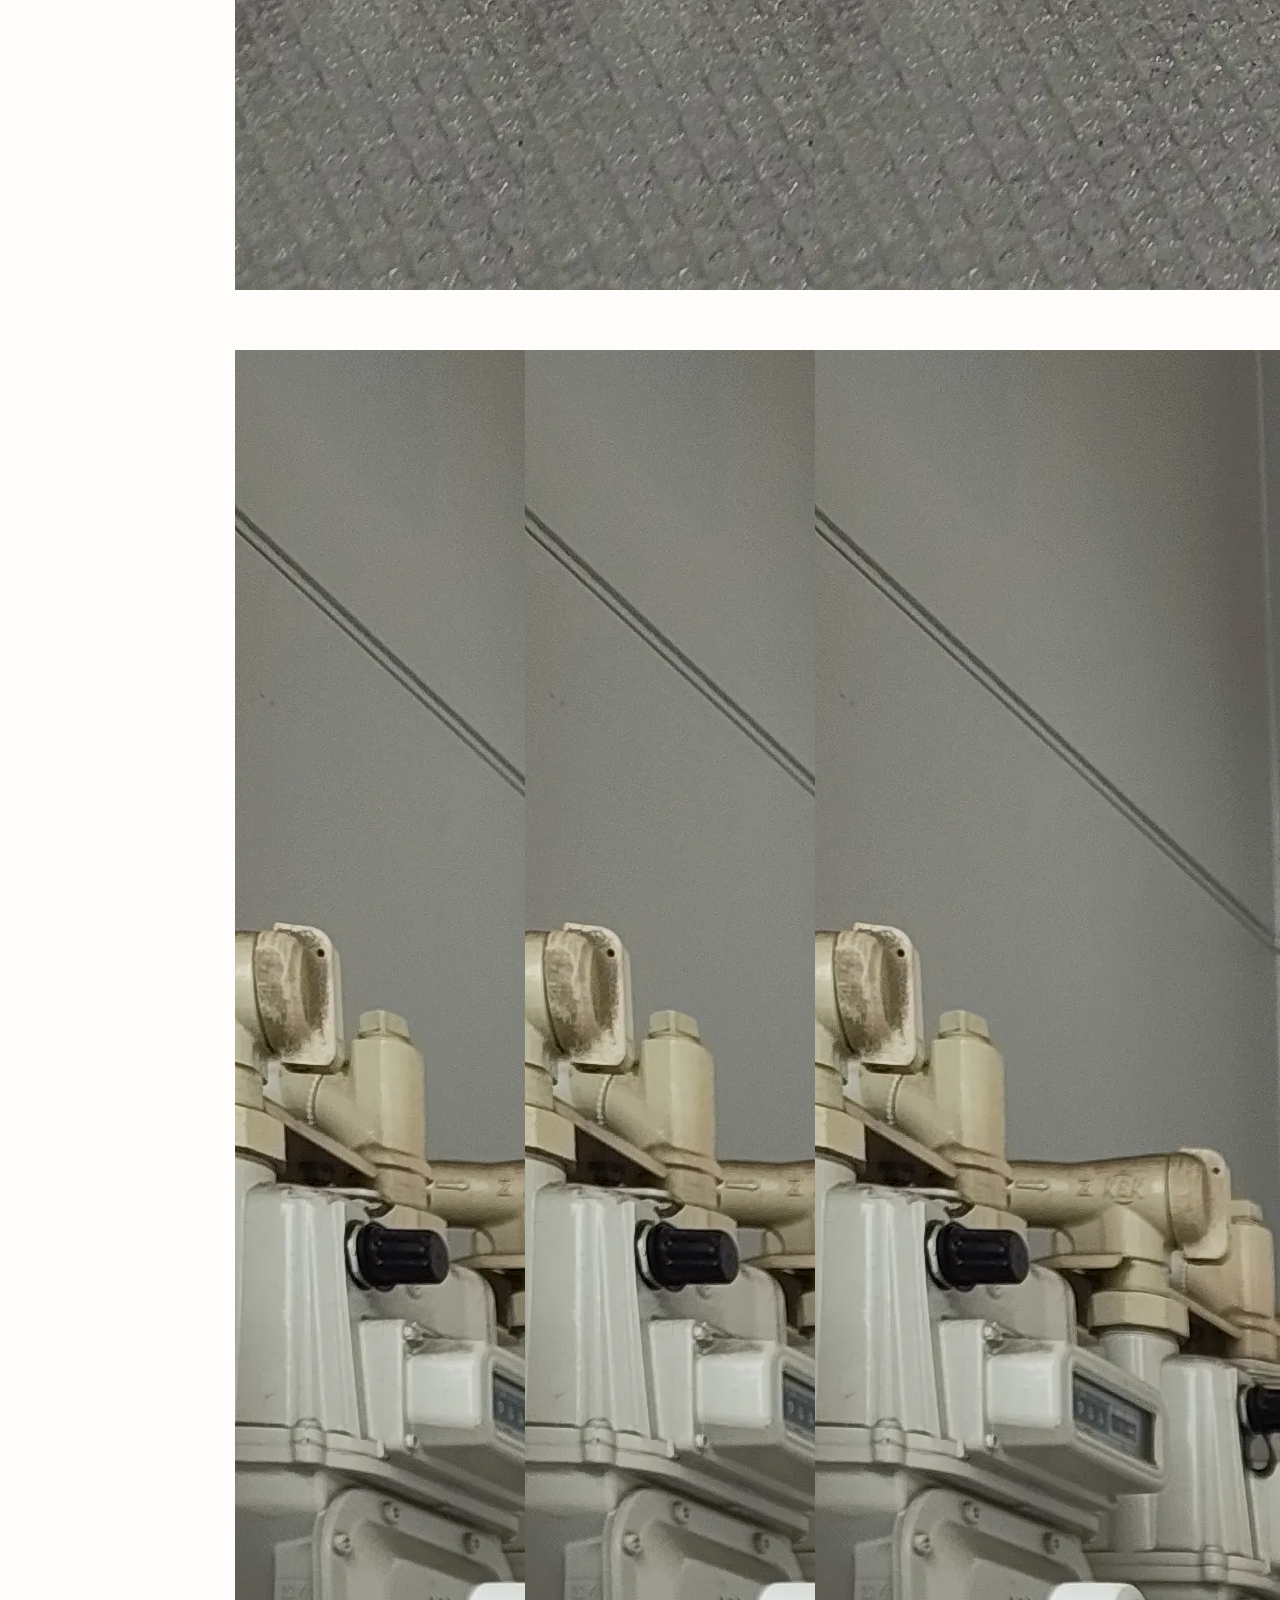
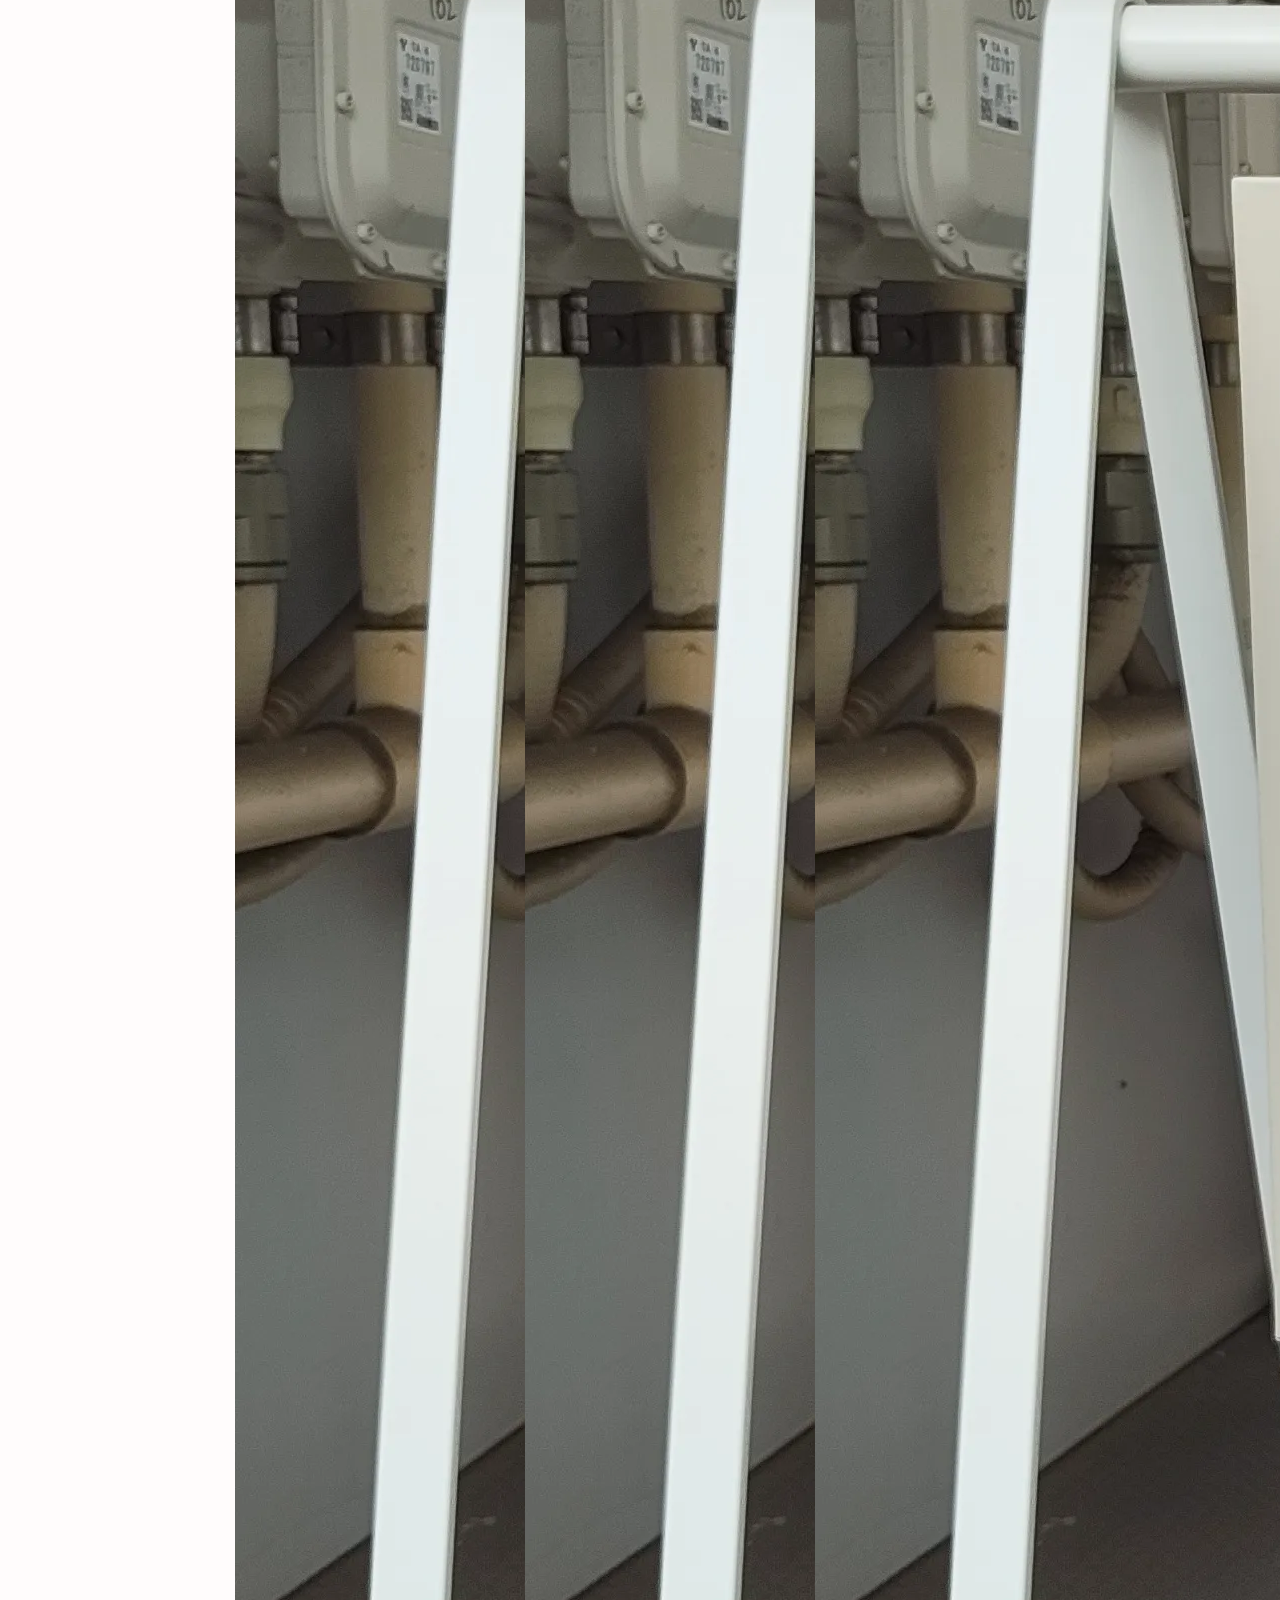
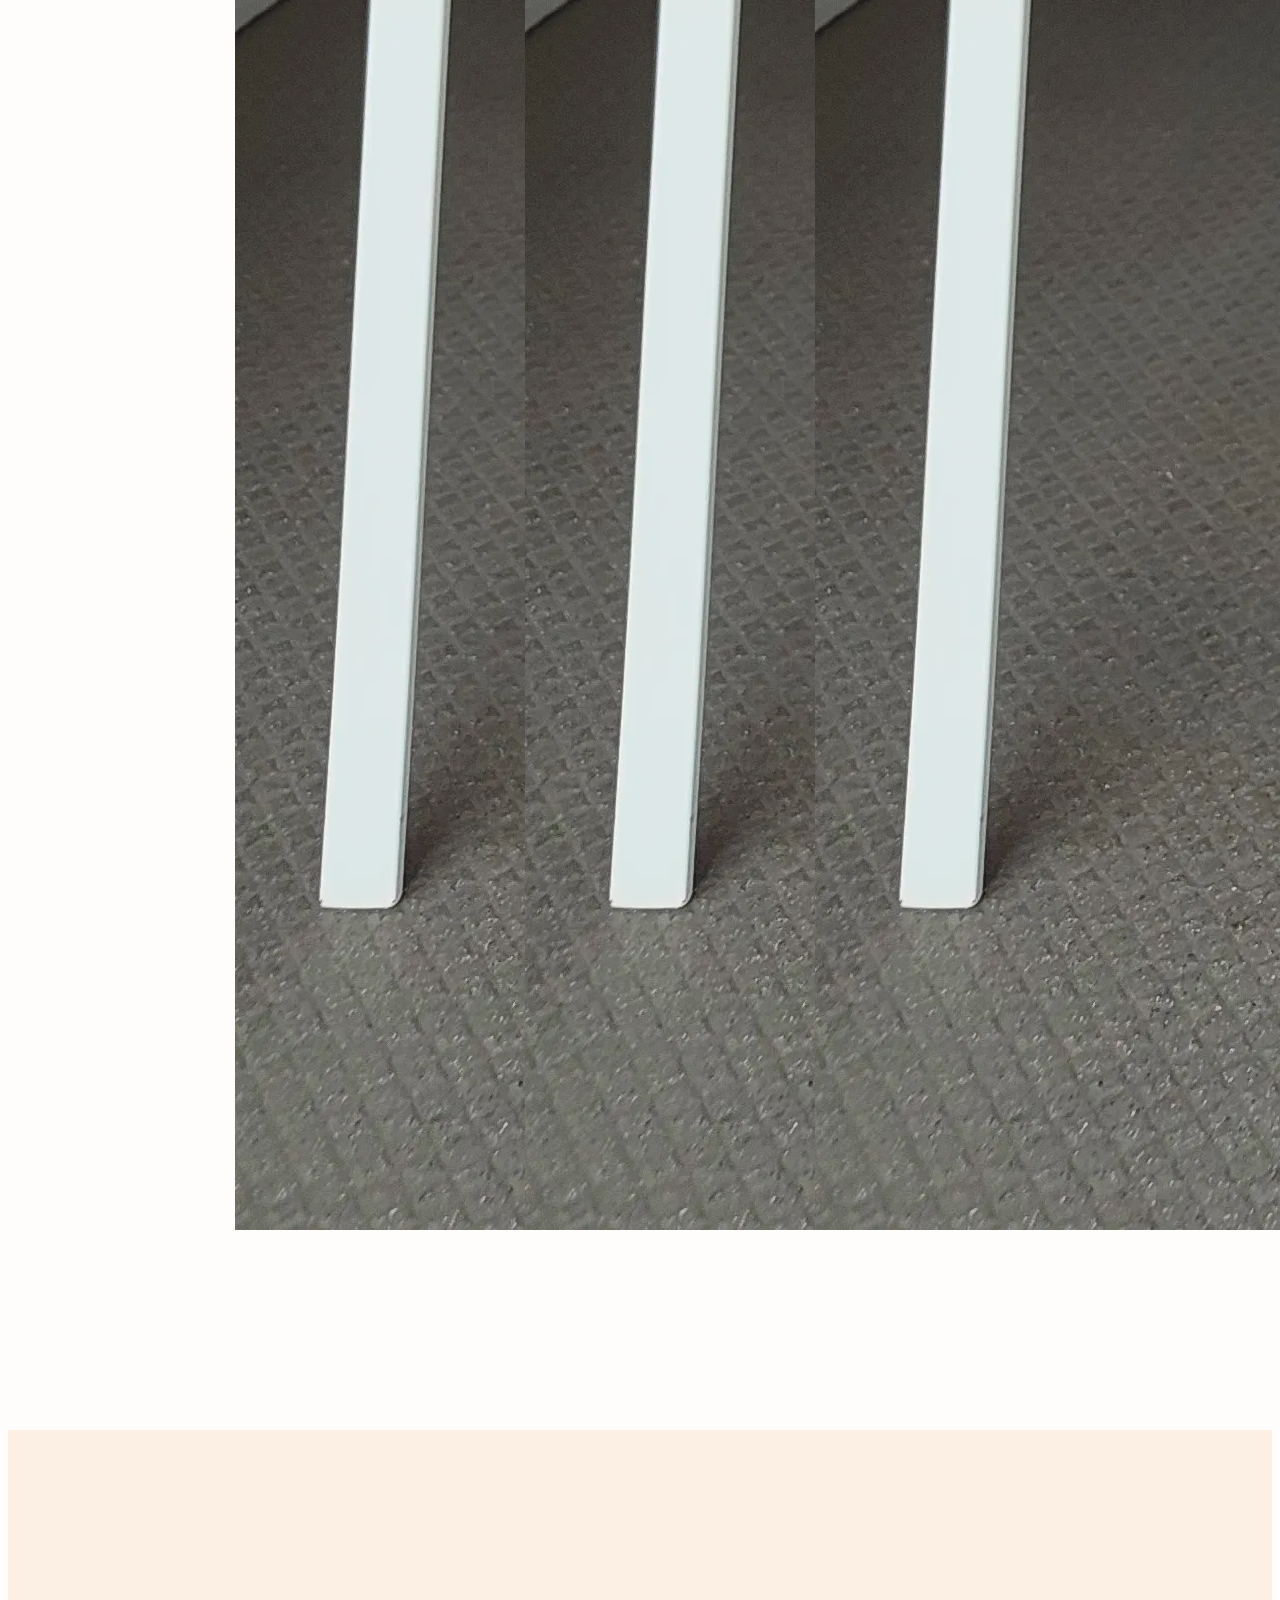
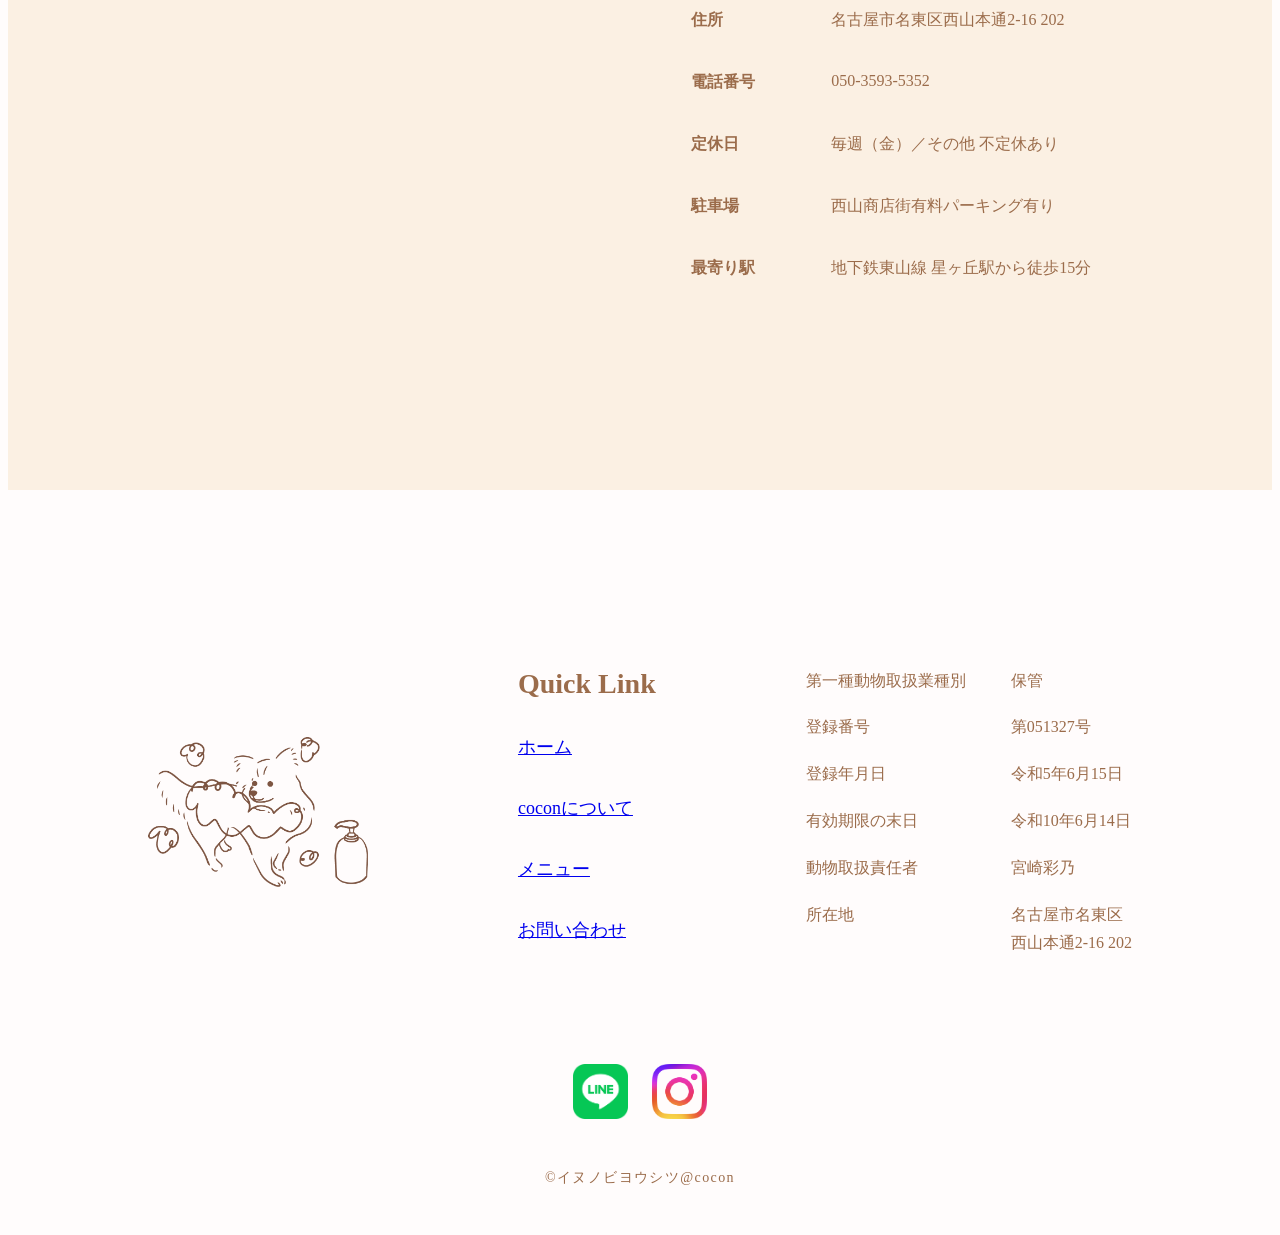
==== commit a6f46e87: "ハンバーガーメニュー 全ページ反映完了" ====
--- a/index.html
+++ b/index.html
@@ -81,6 +81,28 @@
                         </a>
                     </li>
 
+                    <li class="paw--12">
+                        <a href="photo.html">
+                            フォトギャラリー
+
+                            <span class="paw">
+                                <img src="./images/right_hand.svg" alt="">
+                                <img src="./images/right_hand.svg" alt="">
+                                <img src="./images/right_hand.svg" alt="">
+                                <img src="./images/right_hand.svg" alt="">
+                                <img src="./images/right_hand.svg" alt="">
+                                <img src="./images/right_hand.svg" alt="">
+                                <img src="./images/right_hand.svg" alt="">
+                                <img src="./images/right_hand.svg" alt="">
+                                <img src="./images/right_hand.svg" alt="">
+                                <img src="./images/right_hand.svg" alt="">
+                                <img src="./images/right_hand.svg" alt="">
+                                <img src="./images/right_hand.svg" alt="">
+                            </span>
+
+                        </a>
+                    </li>
+
                     <li class="paw--9">
                         <a href="contact.html">
                             お問い合わせ
@@ -106,6 +128,7 @@
 
         </div>
     </header>
+    <main class="main">
     <section class="mainvisual">
         <picture class="mainvisual__img active">
             <img src="./images/mainvisual1.webp" alt="">
--- a/sass/style.css
+++ b/sass/style.css
@@ -88,6 +88,9 @@
 .header_nav.active .header_nav__list li:nth-child(4) {
   transition-delay: 0.4s;
 }
+.header_nav.active .header_nav__list li:nth-child(5) {
+  transition-delay: 0.5s;
+}
 
 .hamburger {
   position: relative;
@@ -177,6 +180,12 @@
 .paw img:nth-child(10) {
   left: 144px;
 }
+.paw img:nth-child(11) {
+  left: 160px;
+}
+.paw img:nth-child(12) {
+  left: 176px;
+}
 
 .paw--5 .paw {
   width: 4.75rem;
@@ -192,6 +201,10 @@
 
 .paw--10 .paw {
   width: 9.75rem;
+}
+
+.paw--12 .paw {
+  width: 11.75rem;
 }
 
 .header_nav__list a:hover .paw img:nth-child(1) {
@@ -252,6 +265,18 @@
   opacity: 1;
   transform: scale(1);
   transition-delay: 0.54s;
+}
+
+.header_nav__list a:hover .paw img:nth-child(11) {
+  opacity: 1;
+  transform: scale(1);
+  transition-delay: 0.6s;
+}
+
+.header_nav__list a:hover .paw img:nth-child(12) {
+  opacity: 1;
+  transform: scale(1);
+  transition-delay: 0.66s;
 }
 
 .footer {
@@ -746,21 +771,20 @@
 }
 .mainvisual__spname {
   display: block;
-  width: 15.625rem;
-  margin-top: 1.5rem;
+  width: 13.75rem;
   margin-left: auto;
-  transform: translate(3.4375rem, 2.8125rem);
+  transform: translate(0.9375rem, 5.9375rem);
 }
 @media (width >= 769px) {
   .mainvisual__spname {
-    width: 23.75rem;
-    transform: translate(5.625rem, -3.75rem);
+    width: 16.25rem;
+    transform: translate(1.25rem, 3.75rem);
   }
 }
 @media (width >= 1025px) {
   .mainvisual__spname {
-    width: 24.375rem;
-    transform: translate(-0.625rem, -6.875rem);
+    width: 17.5rem;
+    transform: translate(-5rem, -0.625rem);
   }
 }
 
@@ -1674,7 +1698,7 @@
   content: "";
   position: absolute;
   inset: 0;
-  background: url("/images/1784160021654.jpg") no-repeat center;
+  background: url("/images/back-photo.webp") no-repeat center;
   background-size: cover;
   opacity: 0.4;
   z-index: -1;
@@ -1818,4 +1842,435 @@
     font-size: 16px;
     margin-top: 30px;
   }
-}/*# sourceMappingURL=style.css.map */+}
+.photo-main {
+  margin-top: 6.5625rem;
+  height: calc(100svh - 6.5625rem);
+}
+.photo-main__inner, .photo-main__img, .photo-main__img img {
+  display: block;
+  width: 100%;
+  height: 100%;
+}
+.photo-main__img img {
+  -o-object-fit: cover;
+     object-fit: cover;
+  -o-object-position: center;
+     object-position: center;
+}
+
+.gallery {
+  --gallery-gap: 1rem;
+  --gallery-gap-half: 0.5rem;
+  overflow: hidden;
+  margin: 6.25rem 0 4.375rem;
+}
+.gallery__track {
+  display: flex;
+  width: -moz-max-content;
+  width: max-content;
+  gap: var(--gallery-gap);
+  animation: gallery-scroll 20s linear infinite;
+  background-color: #FBF0E3;
+  padding-block: 0.75rem;
+}
+@media (width >= 769px) {
+  .gallery__track {
+    padding-block: 1.5rem;
+  }
+}
+@media (width >= 1025px) {
+  .gallery__track {
+    padding-block: 1.875rem;
+  }
+}
+.gallery__text {
+  display: flex;
+  width: -moz-max-content;
+  width: max-content;
+  margin-top: 1rem;
+  animation: gallery-text-scroll 20s linear infinite;
+}
+.gallery__text p {
+  flex-shrink: 0;
+  padding-right: 1.5625rem;
+  white-space: nowrap;
+  font-size: clamp(1rem, 4vw, 1.5rem);
+}
+.gallery img {
+  width: 10.75rem;
+  height: 7.125rem;
+  -o-object-fit: cover;
+     object-fit: cover;
+  flex-shrink: 0;
+}
+@media (width >= 769px) {
+  .gallery img {
+    width: 15rem;
+    height: 10rem;
+  }
+}
+@media (width >= 1025px) {
+  .gallery img {
+    width: 18.75rem;
+    height: 12.5rem;
+  }
+}
+@media (width >= 769px) {
+  .gallery {
+    --gallery-gap: 1.5rem;
+    --gallery-gap-half: 0.75rem;
+  }
+}
+@media (width >= 1025px) {
+  .gallery {
+    --gallery-gap: 2rem;
+    --gallery-gap-half: 1rem;
+    margin: 9.375rem 0 5rem;
+  }
+}
+
+@keyframes gallery-text-scroll {
+  from {
+    transform: translateX(0);
+  }
+  to {
+    transform: translateX(-50%);
+  }
+}
+@keyframes gallery-scroll {
+  from {
+    transform: translateX(0);
+  }
+  to {
+    transform: translateX(calc(-50% - var(--gallery-gap-half)));
+  }
+}
+.inside__inner {
+  max-width: 1200px;
+  width: 90%;
+  margin-left: auto;
+  margin-right: auto;
+  margin-bottom: 1.875rem;
+}
+.inside__title {
+  display: block;
+  width: 11.875rem;
+  margin: 0 auto 2.5rem;
+}
+.inside__img {
+  display: flex;
+  flex-direction: column;
+  gap: 2.5rem;
+  margin-bottom: 2.5rem;
+}
+.inside__img img {
+  display: block;
+  width: 100%;
+}
+.inside__illust {
+  display: flex;
+  justify-content: center;
+  align-items: flex-end;
+  gap: 3.5rem;
+  margin-top: 1.875rem;
+}
+.inside__dog {
+  width: 6.875rem;
+}
+.inside__door {
+  width: 6.25rem;
+}
+.inside__bg {
+  display: block;
+  width: 100%;
+  height: 3.125rem;
+  -o-object-fit: cover;
+     object-fit: cover;
+  -o-object-position: center;
+     object-position: center;
+  opacity: 0.85;
+}
+@media (width >= 769px) {
+  .inside {
+    position: relative;
+  }
+  .inside__inner {
+    max-width: 1200px;
+    width: 90%;
+    margin-left: auto;
+    margin-right: auto;
+    position: relative;
+    height: 36.25rem;
+    margin-bottom: 3.75rem;
+  }
+  .inside__title {
+    position: absolute;
+    top: 0;
+    left: 25%;
+    transform: translateX(-50%);
+    width: 13.4375rem;
+  }
+  .inside__img img:first-child {
+    position: absolute;
+    left: 8%;
+    top: 14.0625rem;
+    width: min(40vw, 21.25rem);
+    height: auto;
+  }
+  .inside__img img:last-child {
+    position: absolute;
+    right: 8%;
+    top: 2.5rem;
+    width: min(40vw, 21.25rem);
+    height: auto;
+  }
+  .inside__dog {
+    position: absolute;
+    right: 30%;
+    top: 25rem;
+    width: 8.125rem;
+  }
+  .inside__door {
+    position: absolute;
+    right: 7.5rem;
+    top: 21.875rem;
+    width: 6.5625rem;
+  }
+  .inside__bg {
+    width: 100%;
+    height: 6.25rem;
+    -o-object-fit: cover;
+       object-fit: cover;
+    -o-object-position: center;
+       object-position: center;
+    opacity: 0.85;
+  }
+}
+@media (width >= 1025px) {
+  .inside {
+    position: relative;
+  }
+  .inside__inner {
+    max-width: 1200px;
+    width: 90%;
+    margin-left: auto;
+    margin-right: auto;
+    position: relative;
+    height: 40.625rem;
+    margin-bottom: 3.75rem;
+  }
+  .inside__title {
+    position: absolute;
+    top: 0;
+    left: 25%;
+    transform: translateX(-50%);
+    width: 15.3125rem;
+  }
+  .inside__img img:first-child {
+    position: absolute;
+    left: 8%;
+    top: 14.0625rem;
+    width: min(40vw, 26.4375rem);
+    height: auto;
+  }
+  .inside__img img:last-child {
+    position: absolute;
+    right: 8%;
+    top: 2.5rem;
+    width: min(40vw, 26.4375rem);
+    height: auto;
+  }
+  .inside__dog {
+    position: absolute;
+    right: 30%;
+    top: 27.5rem;
+    width: 10rem;
+  }
+  .inside__door {
+    position: absolute;
+    right: 7.5rem;
+    top: 21.875rem;
+    width: 9.0625rem;
+  }
+  .inside__bg {
+    width: 100%;
+    height: 9.375rem;
+    -o-object-fit: cover;
+       object-fit: cover;
+    -o-object-position: center;
+       object-position: center;
+    opacity: 0.85;
+  }
+}
+
+.photo-event {
+  margin-bottom: 6.25rem;
+}
+.photo-event__inner {
+  max-width: 1200px;
+  width: 90%;
+  margin-left: auto;
+  margin-right: auto;
+  position: relative;
+  height: 61.875rem;
+}
+.photo-event__title {
+  position: absolute;
+  width: 9.0625rem;
+  top: 2.5rem;
+  left: 0;
+}
+.photo-event__dog {
+  position: absolute;
+  width: 7.5rem;
+  top: 9.375rem;
+  left: 5%;
+}
+.photo-event__image {
+  position: absolute;
+}
+.photo-event__image--small {
+  width: 11.25rem;
+  top: 6.25rem;
+  left: 49%;
+}
+.photo-event__image--tilt {
+  width: 17.0625rem;
+  top: 20.625rem;
+  left: 12%;
+  transform: rotate(-12deg);
+}
+.photo-event__image--large {
+  width: 16.5625rem;
+  bottom: 0;
+  right: 10%;
+}
+@media (width >= 769px) {
+  .photo-event__inner {
+    height: 48.125rem;
+  }
+  .photo-event__title {
+    width: 17.5rem;
+    top: 5.625rem;
+    left: 7%;
+  }
+  .photo-event__dog {
+    width: 8.75rem;
+    top: 15rem;
+    left: 2%;
+  }
+  .photo-event__image--small {
+    width: 13.75rem;
+    top: 15rem;
+    left: 26%;
+  }
+  .photo-event__image--tilt {
+    width: 21.875rem;
+    top: 31.25rem;
+    left: 7%;
+  }
+  .photo-event__image--large {
+    width: 19.6875rem;
+    bottom: 5.625rem;
+    right: 5%;
+  }
+}
+@media (width >= 1025px) {
+  .photo-event__inner {
+    height: 53.75rem;
+  }
+  .photo-event__title {
+    width: 22.5rem;
+    top: 5.625rem;
+    left: 7%;
+  }
+  .photo-event__dog {
+    width: 10rem;
+    top: 16.875rem;
+    left: 0;
+  }
+  .photo-event__image--small {
+    width: 16.875rem;
+    top: 16.25rem;
+    left: 22%;
+  }
+  .photo-event__image--tilt {
+    width: 25.625rem;
+    top: 35rem;
+    left: 5%;
+  }
+  .photo-event__image--large {
+    width: 24.0625rem;
+    bottom: 6.25rem;
+  }
+}
+
+.album {
+  background-color: #FFE9DA;
+  padding: 3.75rem 0;
+}
+.album__inner {
+  max-width: 1200px;
+  width: 90%;
+  margin-left: auto;
+  margin-right: auto;
+  position: relative;
+}
+.album__gallery {
+  display: grid;
+  gap: 2.1875rem;
+}
+.album__item {
+  width: 100%;
+  display: block;
+  -o-object-fit: cover;
+     object-fit: cover;
+}
+.album__item--1, .album__item--2, .album__item--4, .album__item--5 {
+  height: 16.875rem;
+}
+.album__item--3 {
+  height: 30rem;
+}
+.album__dogs {
+  position: absolute;
+  width: 11.25rem;
+  right: 0;
+  bottom: -8.75rem;
+}
+@media (width >= 769px) {
+  .album {
+    padding: 5.625rem 0;
+  }
+  .album__gallery {
+    grid-template-columns: repeat(3, 1fr);
+    gap: 1.5625rem;
+  }
+  .album__item--3 {
+    grid-column: 2;
+    grid-row: 1/3;
+    height: 100%;
+  }
+  .album__dogs {
+    position: absolute;
+    width: 16.875rem;
+    right: 0;
+    bottom: -12.5rem;
+  }
+}
+@media (width >= 1025px) {
+  .album {
+    padding: 8.125rem 0;
+  }
+  .album__gallery {
+    grid-template-columns: repeat(3, 1fr);
+    gap: 2.1875rem;
+  }
+  .album__dogs {
+    position: absolute;
+    width: 24.375rem;
+    right: 0;
+    bottom: -18.75rem;
+  }
+}/*# sourceMappingURL=style.css.map */
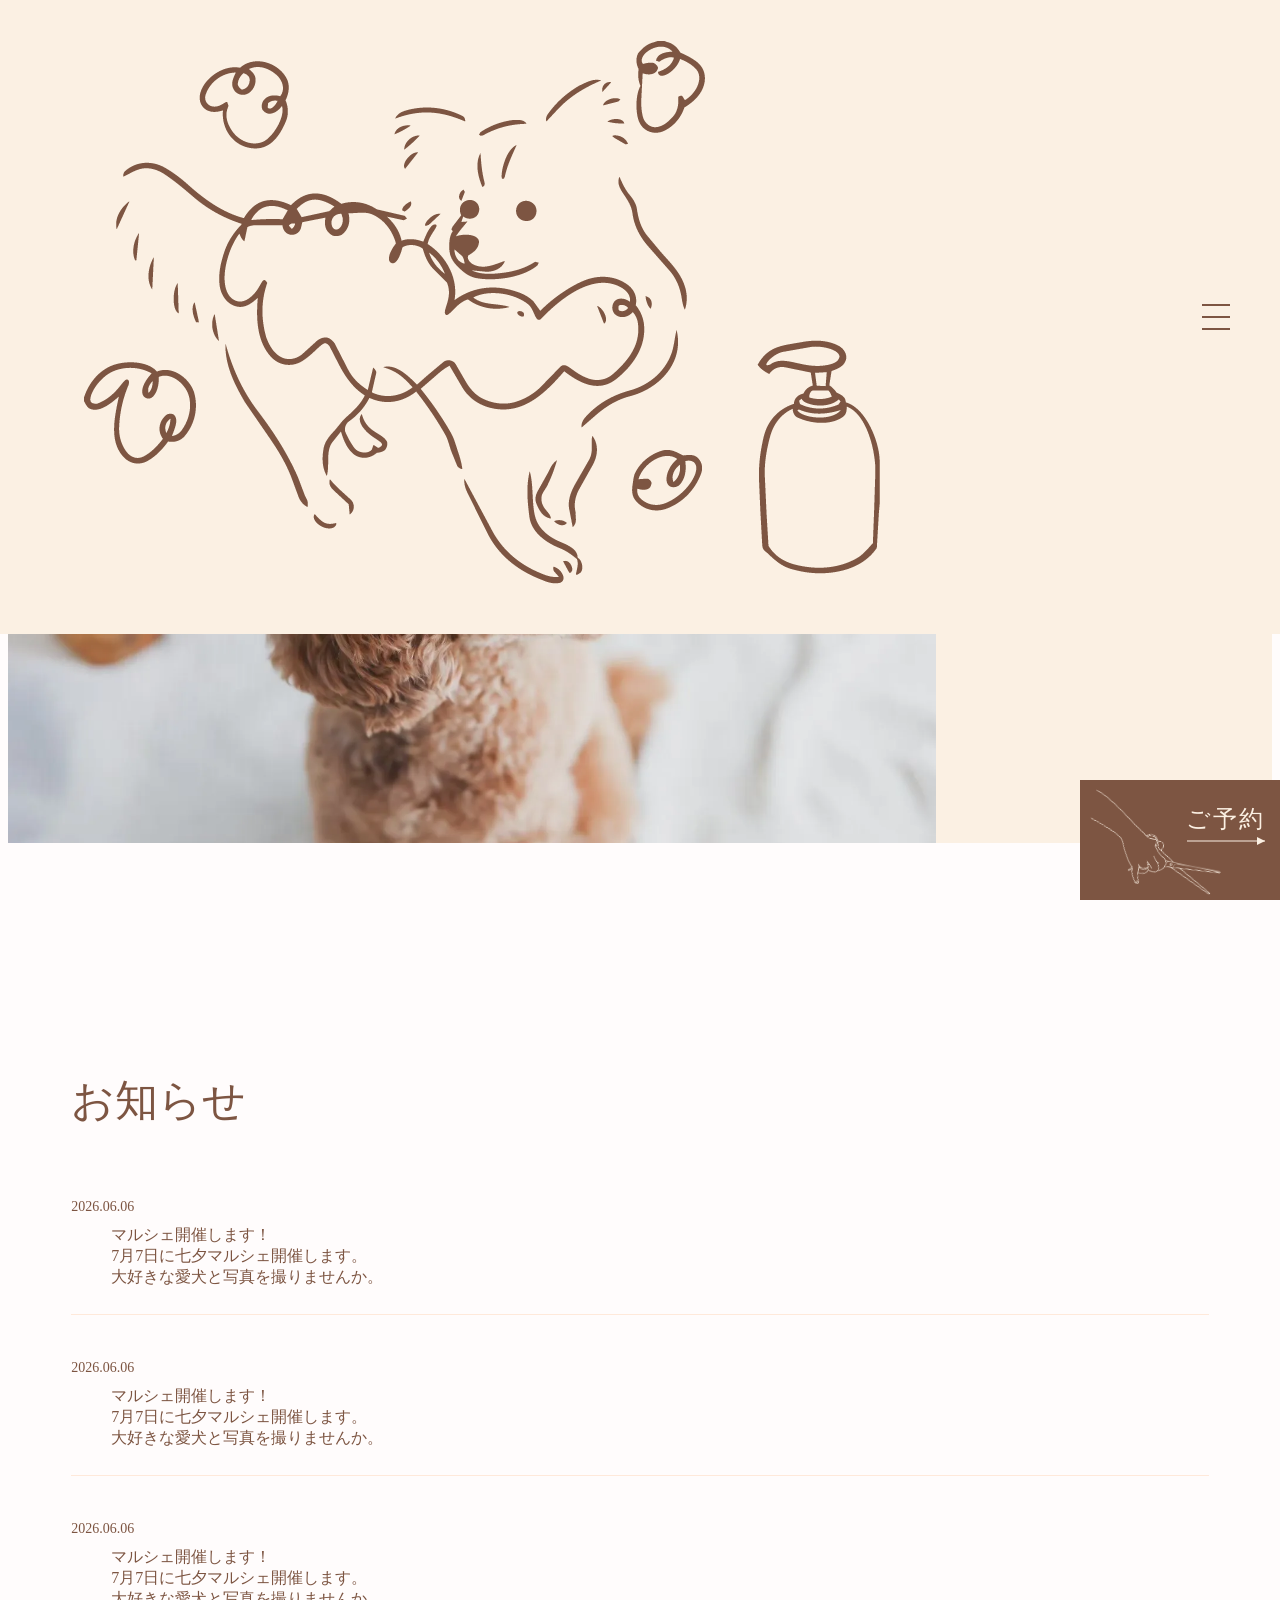
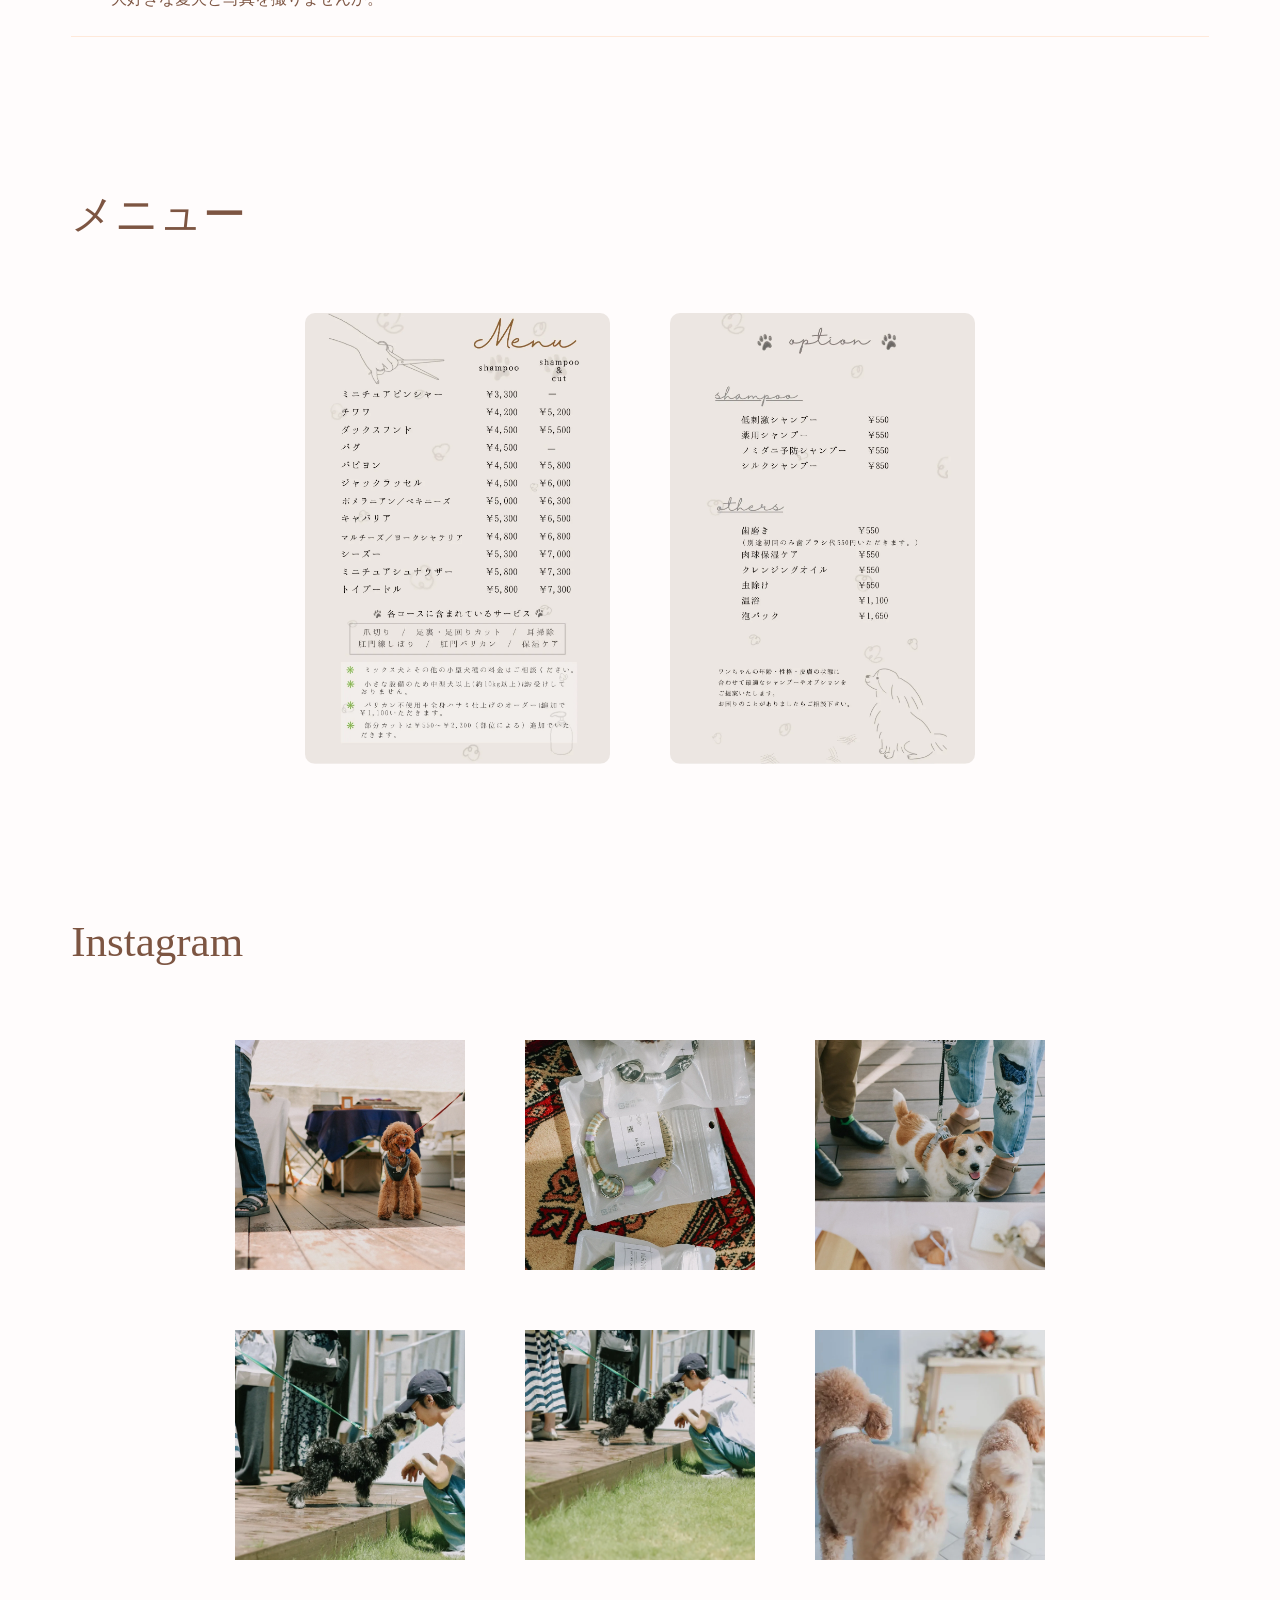
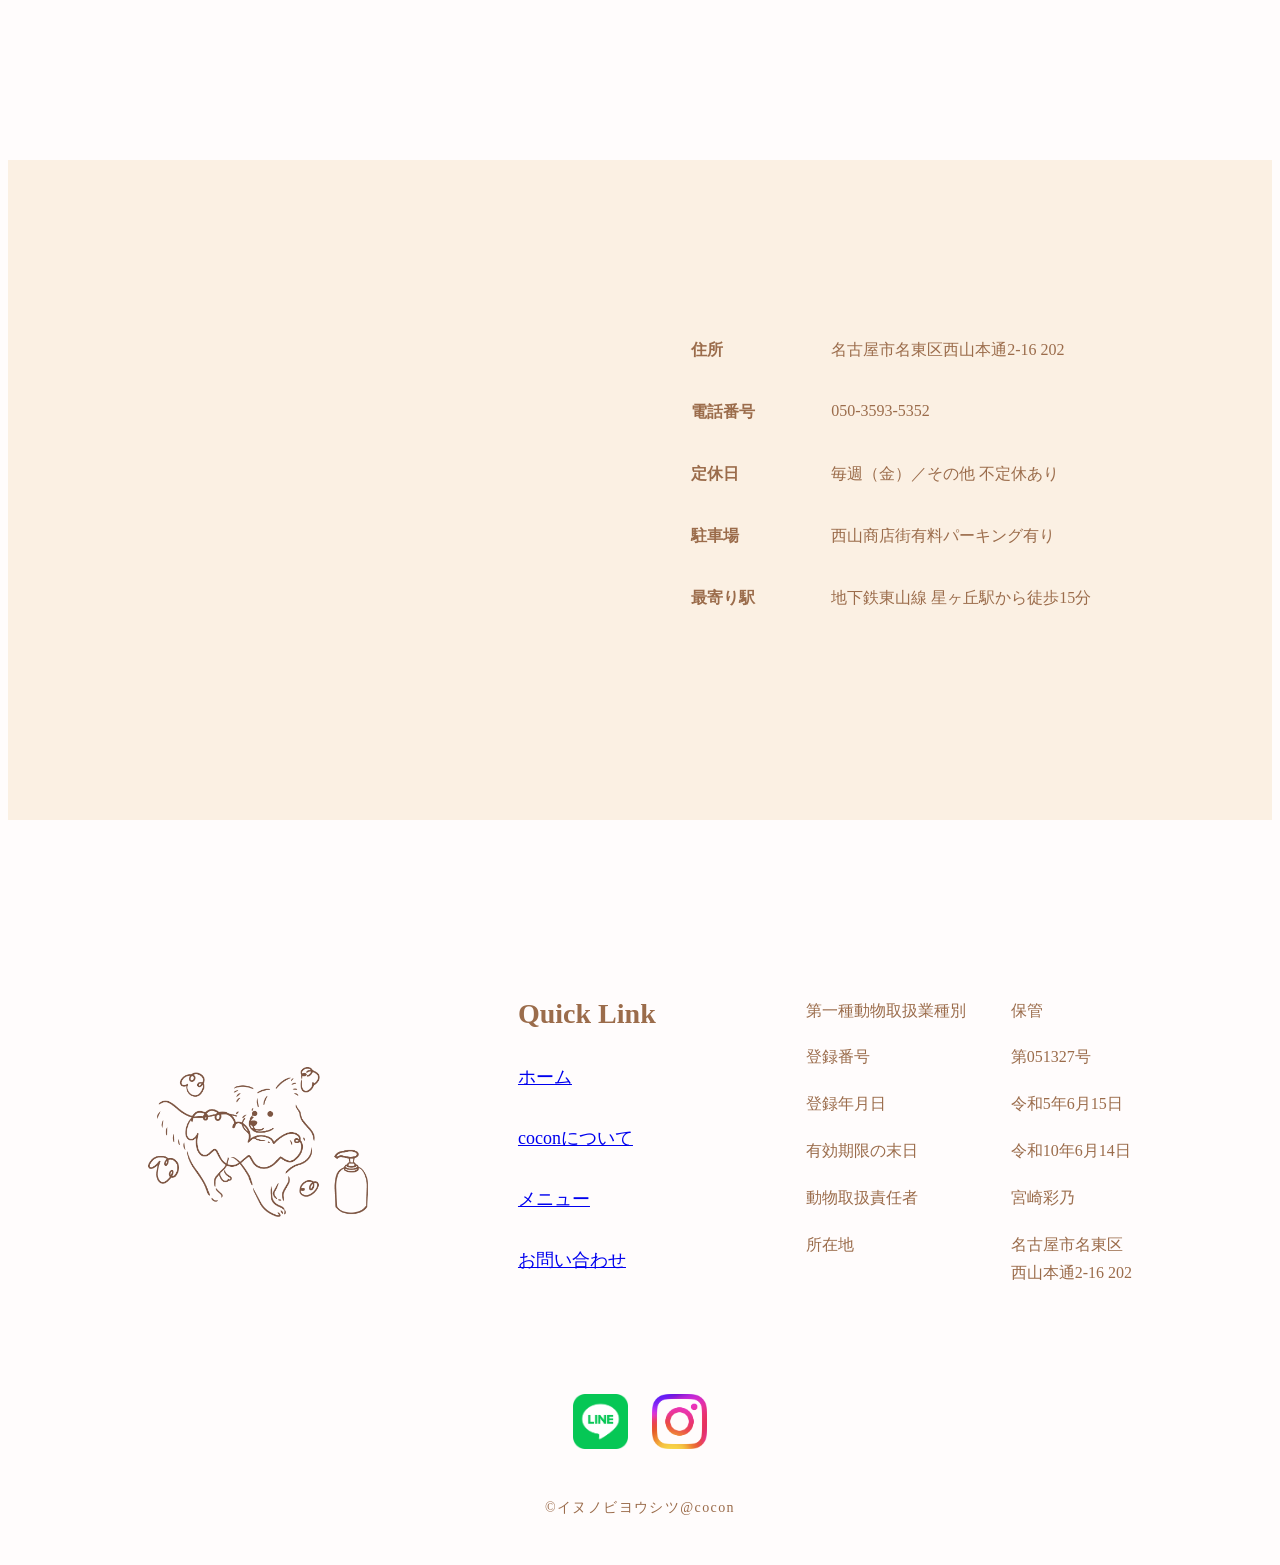
==== commit 5161a617: "メインビジュアルとお知らせLink反映、インスタも メインビジュアル完成、お知らせのところにnews.htmlに行くLink貼った。インスタいじりました。" ====
--- a/index.html
+++ b/index.html
@@ -129,61 +129,70 @@
         </div>
     </header>
     <main class="main">
-    <section class="mainvisual">
-        <picture class="mainvisual__img active">
-            <img src="./images/mainvisual1.webp" alt="">
-        </picture>
-
-        <picture class="mainvisual__img">
-            <img src="./images/mainvisual2.webp" alt="">
-        </picture>
-
-        <picture class="mainvisual__img">
-            <img src="./images/mainvisual3.webp" alt="">
-        </picture>
-
-        <picture class="mainvisual__img">
-            <img src="./images/mainvisual4.webp" alt="">
-        </picture>
-
-        <div class="mainvisual__inner">
-            <div class="mainvisual__title">
-                <div class="mainvisual__vertical">
-                    <p>西山商店街にある</p>
-                    <p>小型犬専用・完全予約制の</p>
-                    <p>貸切トリミングサロン</p>
-                </div>
-                <img src="./images/mainvisual_shopname.webp" alt="ショップネーム" class="mainvisual__spname">
-            </div>
-        </div>
-    </section>
+        <section class="mainvisual">
+            <img class="mainvisual__loading" src="./images/loading_spver.gif" data-sp-src="./images/loading_spver.gif"
+                data-pc-src="./images/loading.gif" alt="" aria-hidden="true">
+
+            <picture class="mainvisual__img active">
+                <img src="./images/mainvisual1.webp" alt="">
+            </picture>
+
+            <picture class="mainvisual__img">
+                <img src="./images/mainvisual2.webp" alt="">
+            </picture>
+
+            <picture class="mainvisual__img">
+                <img src="./images/mainvisual3.webp" alt="">
+            </picture>
+
+            <picture class="mainvisual__img">
+                <img src="./images/mainvisual4.webp" alt="">
+            </picture>
+
+            <div class="mainvisual__inner">
+                <div class="mainvisual__title">
+                    <div class="mainvisual__vertical">
+                        <p>西山商店街にある</p>
+                        <p>小型犬専用・完全予約制の</p>
+                        <p>貸切トリミングサロン</p>
+                    </div>
+                    <img src="./images/mainvisual_shopname.webp" alt="ショップネーム" class="mainvisual__spname">
+                </div>
+            </div>
+        </section>
         <section class="news">
             <div class="news__inner">
                 <h2 class="news__title">お知らせ</h2>
-                <article class="news__post">
-                    <dl>
-                        <dt>2026.06.06</dt>
-                        <dd>マルシェ開催します！</dd>
-                        <dd>7月7日に七夕マルシェ開催します。</dd>
-                        <dd>大好きな愛犬と写真を撮りませんか。</dd>
-                    </dl>
-                </article>
-                <article class="news__post">
-                    <dl>
-                        <dt>2026.06.06</dt>
-                        <dd>マルシェ開催します！</dd>
-                        <dd>7月7日に七夕マルシェ開催します。</dd>
-                        <dd>大好きな愛犬と写真を撮りませんか。</dd>
-                    </dl>
-                </article>
-                <article class="news__post">
-                    <dl>
-                        <dt>2026.06.06</dt>
-                        <dd>マルシェ開催します！</dd>
-                        <dd>7月7日に七夕マルシェ開催します。</dd>
-                        <dd>大好きな愛犬と写真を撮りませんか。</dd>
-                    </dl>
-                </article>
+                <a href="news.html" class="news_link">
+                    <article class="news__post">
+                        <dl>
+                            <dt>2026.06.06</dt>
+                            <dd>マルシェ開催します！</dd>
+                            <dd>7月7日に七夕マルシェ開催します。</dd>
+                            <dd>大好きな愛犬と写真を撮りませんか。</dd>
+                        </dl>
+                    </article>
+                </a>
+                <a href="news.html" class="news_link">
+                    <article class="news__post">
+                        <dl>
+                            <dt>2026.06.06</dt>
+                            <dd>マルシェ開催します！</dd>
+                            <dd>7月7日に七夕マルシェ開催します。</dd>
+                            <dd>大好きな愛犬と写真を撮りませんか。</dd>
+                        </dl>
+                    </article>
+                </a>
+                <a href="news.html" class="news_link">
+                    <article class="news__post">
+                        <dl>
+                            <dt>2026.06.06</dt>
+                            <dd>マルシェ開催します！</dd>
+                            <dd>7月7日に七夕マルシェ開催します。</dd>
+                            <dd>大好きな愛犬と写真を撮りませんか。</dd>
+                        </dl>
+                    </article>
+                </a>
                 <!-- <div class="view">
                     <a href="#" class="view__btn">
                         <span class="view__text">View</span>
@@ -206,7 +215,6 @@
                     <div class="slider__track">
                         <img src="./images/menu1.webp" alt="メニュー画像1">
                         <img src="./images/menu2.webp" alt="メニュー画像2">
-                        <img src="./images/menu1.webp" alt="メニュー画像3">
                     </div>
                     <button class="slider__next">
                         <img src="./images/right_hand.svg" alt="右ボタン">
@@ -229,14 +237,28 @@
         <section class="insta">
             <div class="insta__inner">
                 <h2 class="insta__title">Instagram</h2>
-                    <a class="insta__img" href="https://www.instagram.com/groomer_cocon/?hl=ja">
-                    <img src="./images/dummy.webp" alt="インスタ写真">
-                    <img src="./images/dummy.webp" alt="インスタ写真">
-                    <img src="./images/dummy.webp" alt="インスタ写真">
-                    <img src="./images/dummy.webp" alt="インスタ写真">
-                    <img src="./images/dummy.webp" alt="インスタ写真">
-                    <img src="./images/dummy.webp" alt="インスタ写真">
-                    </a>
+                <div class="insta__img js-instagram-feed" data-instagram-token=""
+                    data-instagram-api-base="https://graph.instagram.com" data-instagram-user-id="me"
+                    data-instagram-limit="6" data-instagram-profile="https://www.instagram.com/groomer_cocon/?hl=ja">
+                    <a href="https://www.instagram.com/groomer_cocon/?hl=ja" target="_blank" rel="noopener noreferrer">
+                        <img src="./images/event_img1.webp" alt="Instagram投稿画像">
+                    </a>
+                    <a href="https://www.instagram.com/groomer_cocon/?hl=ja" target="_blank" rel="noopener noreferrer">
+                        <img src="./images/event_img2.webp" alt="Instagram投稿画像">
+                    </a>
+                    <a href="https://www.instagram.com/groomer_cocon/?hl=ja" target="_blank" rel="noopener noreferrer">
+                        <img src="./images/event_img3.webp" alt="Instagram投稿画像">
+                    </a>
+                    <a href="https://www.instagram.com/groomer_cocon/?hl=ja" target="_blank" rel="noopener noreferrer">
+                        <img src="./images/event_img4.webp" alt="Instagram投稿画像">
+                    </a>
+                    <a href="https://www.instagram.com/groomer_cocon/?hl=ja" target="_blank" rel="noopener noreferrer">
+                        <img src="./images/event_img5.webp" alt="Instagram投稿画像">
+                    </a>
+                    <a href="https://www.instagram.com/groomer_cocon/?hl=ja" target="_blank" rel="noopener noreferrer">
+                        <img src="./images/photo-dogs.webp" alt="Instagram投稿画像">
+                    </a>
+                </div>
             </div>
         </section>
     </main>
--- a/sass/style.css
+++ b/sass/style.css
@@ -629,7 +629,7 @@
   display: flex;
   overflow-x: auto;
   scroll-behavior: smooth;
-  gap: 2rem;
+  gap: 3.75rem;
   width: 12.5rem;
   margin: 0 auto;
   -webkit-overflow-scrolling: touch;
@@ -696,10 +696,26 @@
     height: 52.1875rem;
   }
 }
+.mainvisual__loading {
+  position: absolute;
+  inset: 0;
+  z-index: 0;
+  width: 100%;
+  height: 100%;
+  object-fit: cover;
+  object-position: center bottom;
+  opacity: 0;
+  pointer-events: none;
+  transition: opacity 0.2s ease;
+}
+.mainvisual__loading.is-playing {
+  opacity: 0.3;
+}
 .mainvisual__img {
   position: absolute;
   top: 24.0625rem;
   left: 0;
+  z-index: 1;
   width: clamp(17.5rem, 89vw, 58rem);
   opacity: 0;
   transition: opacity 1.2s ease;
@@ -810,13 +826,18 @@
     line-height: 1.3023255814;
   }
 }
+.news_link {
+  display: block;
+  margin-bottom: 2.8125rem;
+  color: inherit;
+  text-decoration: none;
+}
+.news_link:last-of-type {
+  margin-bottom: 0;
+}
 .news__post {
-  margin-bottom: 1.875rem;
   padding-bottom: 0.625rem;
   border-bottom: solid #FFE9DA 1px;
-}
-.news__post:last-of-type {
-  margin-bottom: 0;
 }
 .news__post dt {
   font-size: 0.75rem;
@@ -892,15 +913,25 @@
   justify-content: center;
   gap: 1.875rem;
 }
-.insta__img img:nth-child(n+5) {
+.insta__img a {
+  display: block;
+  aspect-ratio: 1/1;
+  overflow: hidden;
+}
+.insta__img a:nth-child(n+5) {
   display: none;
+}
+.insta__img img {
+  width: 100%;
+  height: 100%;
+  object-fit: cover;
 }
 @media (width >= 1025px) {
   .insta__img {
     grid-template-columns: repeat(3, 14.375rem);
     gap: 3.75rem;
   }
-  .insta__img img:nth-child(n+5) {
+  .insta__img a:nth-child(n+5) {
     display: block;
   }
 }
@@ -1870,7 +1901,7 @@
   width: -moz-max-content;
   width: max-content;
   gap: var(--gallery-gap);
-  animation: gallery-scroll 20s linear infinite;
+  animation: gallery-scroll 34s linear infinite;
   background-color: #FBF0E3;
   padding-block: 0.75rem;
 }
@@ -1889,7 +1920,7 @@
   width: -moz-max-content;
   width: max-content;
   margin-top: 1rem;
-  animation: gallery-text-scroll 20s linear infinite;
+  animation: gallery-text-scroll 34s linear infinite;
 }
 .gallery__text p {
   flex-shrink: 0;
@@ -2124,8 +2155,9 @@
 .photo-event__dog {
   position: absolute;
   width: 7.5rem;
-  top: 9.375rem;
+  top: 7.5rem;
   left: 5%;
+  transform: rotate(-15deg);
 }
 .photo-event__image {
   position: absolute;
@@ -2207,8 +2239,16 @@
 }
 
 .album {
-  background-color: #FFE9DA;
+  position: relative;
   padding: 3.75rem 0;
+}
+.album::before {
+  content: "";
+  position: absolute;
+  inset: 0;
+  background: url("../images/back.webp") no-repeat center/cover;
+  opacity: 0.3;
+  pointer-events: none;
 }
 .album__inner {
   max-width: 1200px;
@@ -2216,6 +2256,7 @@
   margin-left: auto;
   margin-right: auto;
   position: relative;
+  z-index: 1;
 }
 .album__gallery {
   display: grid;
@@ -2273,4 +2314,4 @@
     right: 0;
     bottom: -18.75rem;
   }
-}/*# sourceMappingURL=style.css.map */
+}/*# sourceMappingURL=style.css.map */
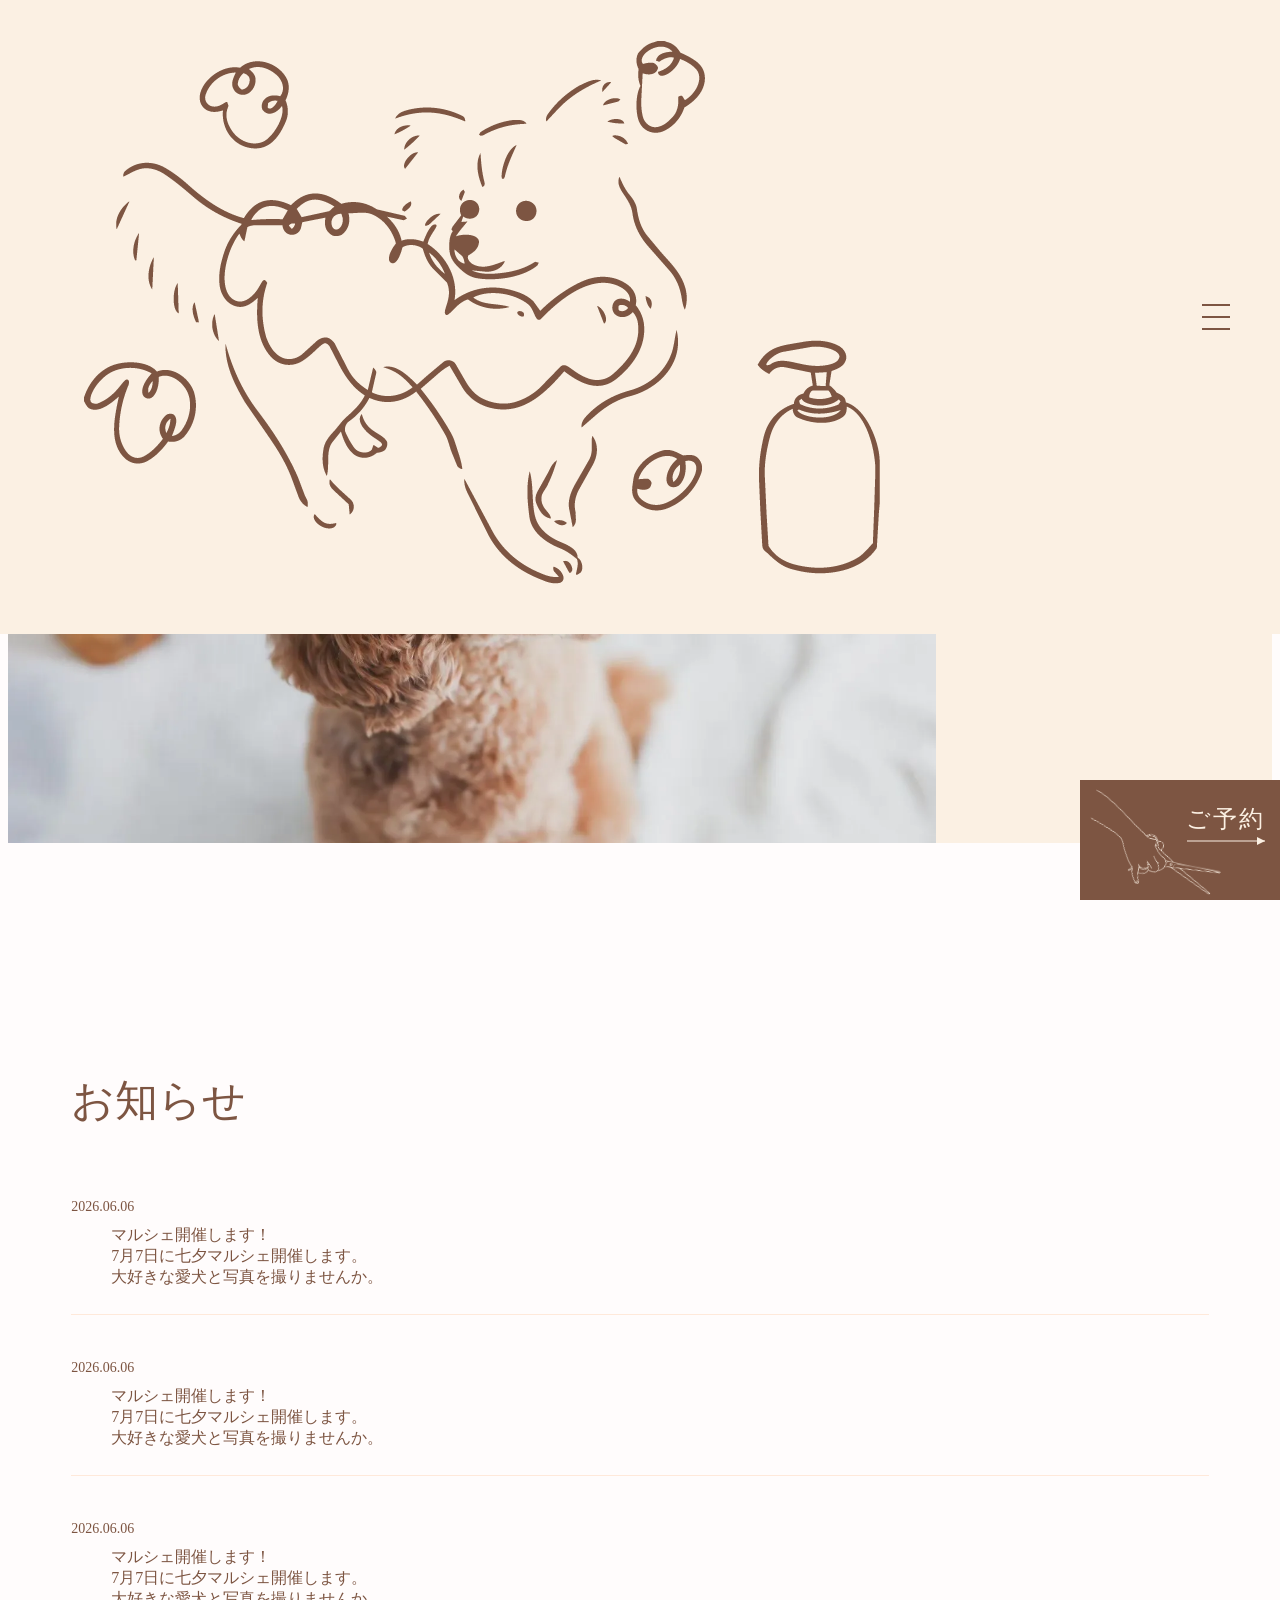
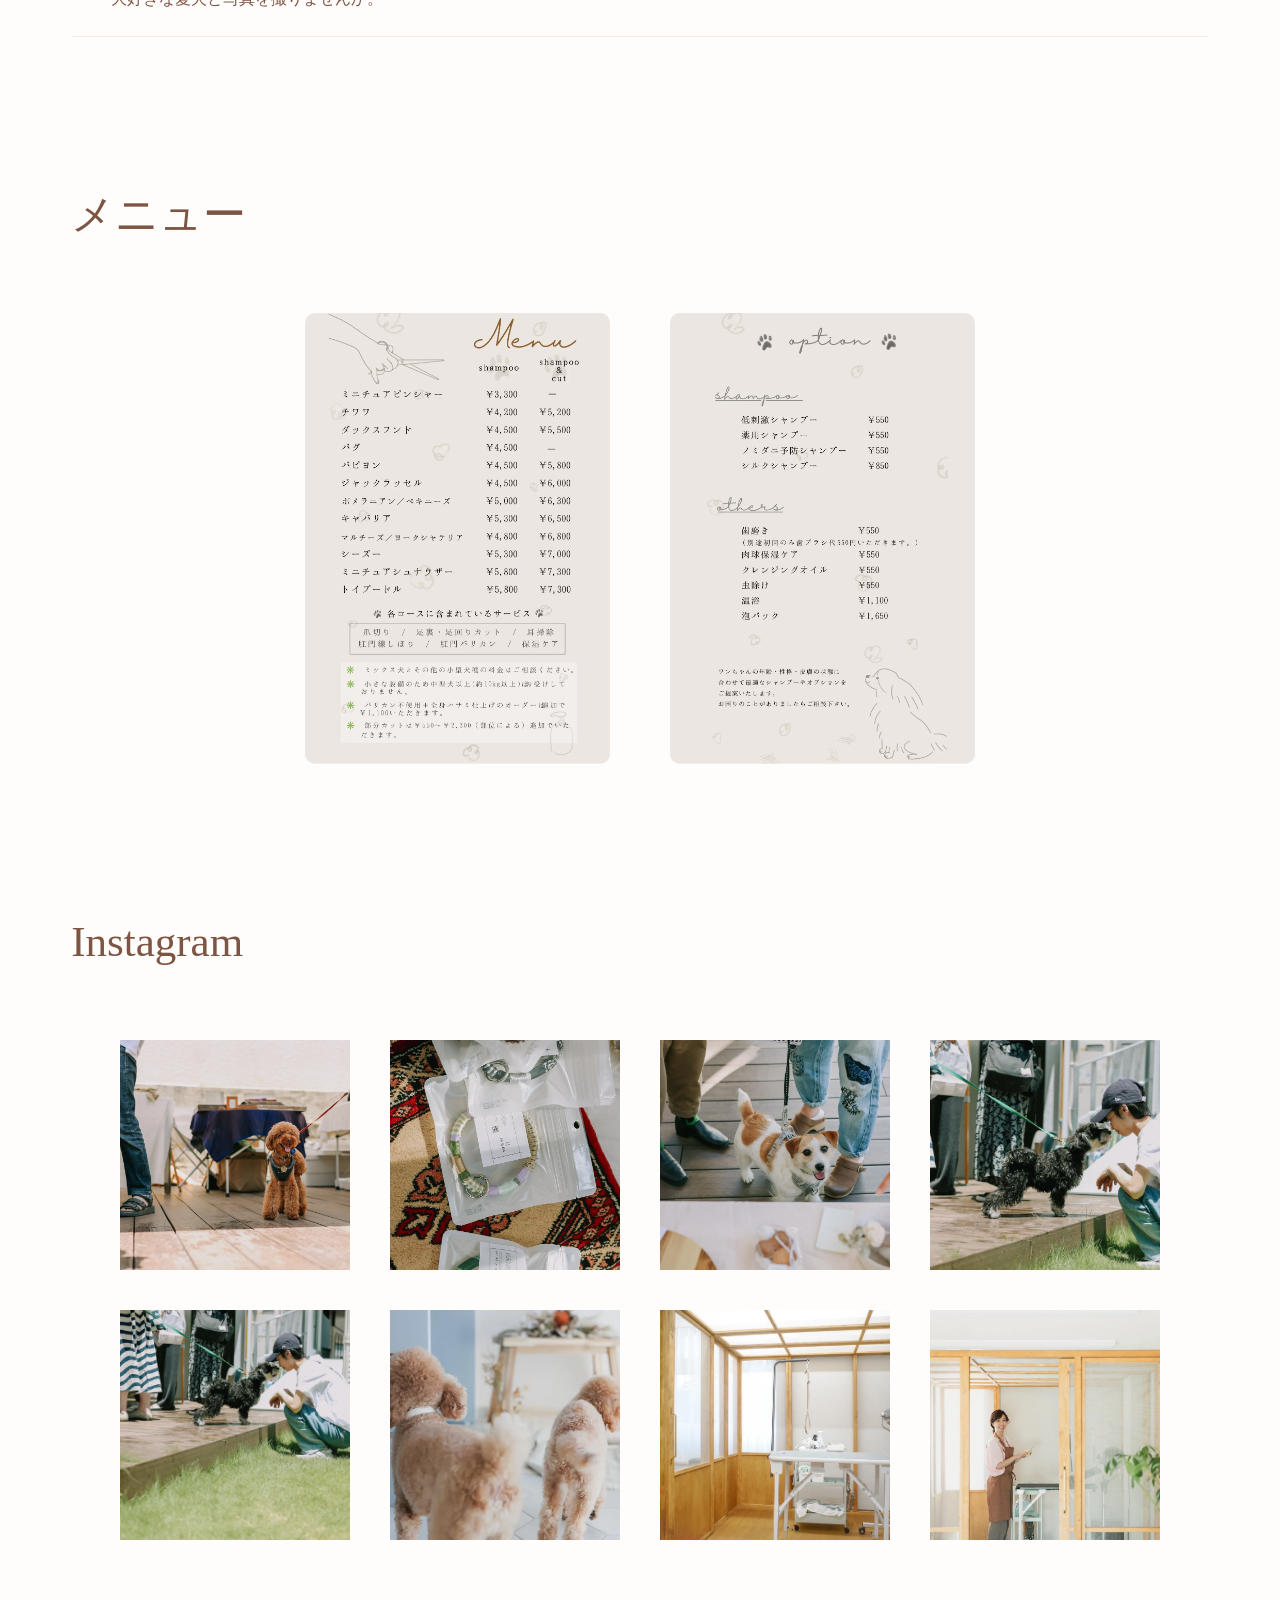
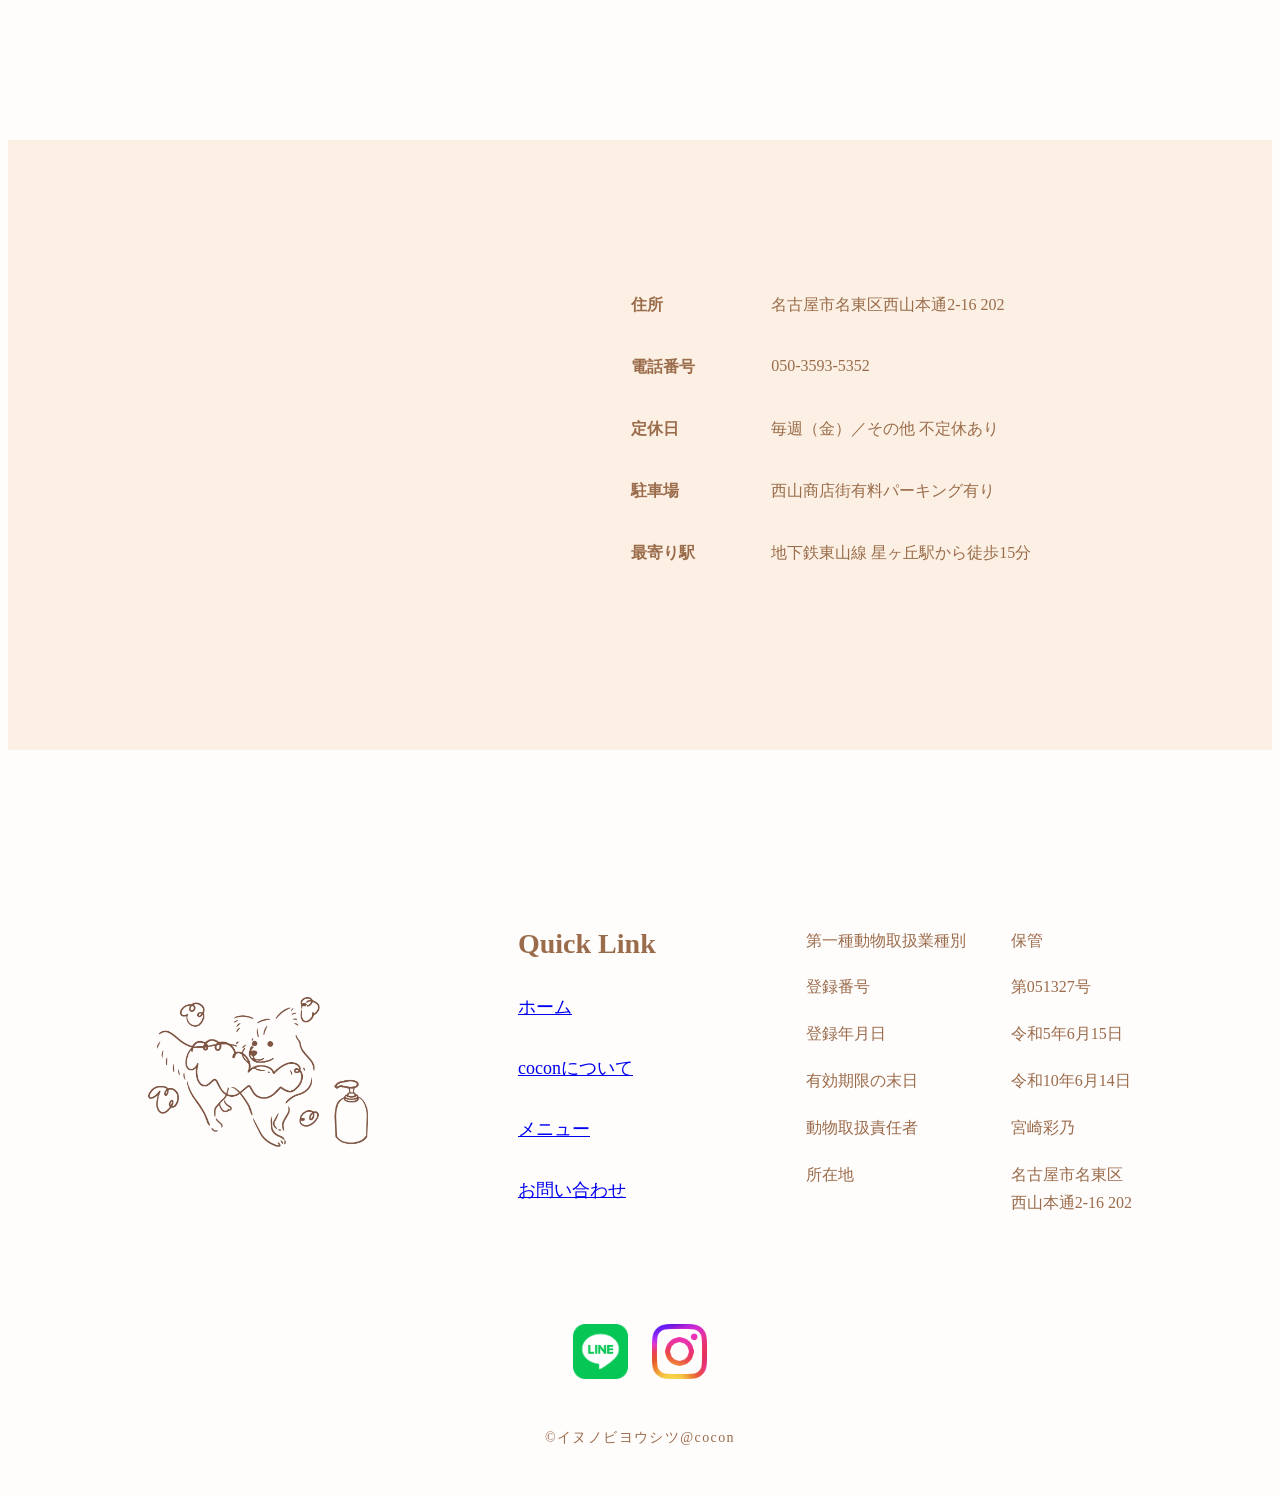
==== commit 10f81f38: "スライダーのボタン画像を変更し、アニメーションの改善を行いました。フッターのiframeサイズをレスポンシブ対応にし、インスタグラムの投稿数を増やしました。また、メニューのレイアウトを調整しました。" ====
--- a/index.html
+++ b/index.html
@@ -210,14 +210,14 @@
                 <h2 class="menu-top__title">メニュー</h2>
                 <div class="slider">
                     <button class="slider__prev">
-                        <img src="./images/left_hand.svg" alt="左ボタン">
+                        <img src="./images/arrow.png" alt="左ボタン">
                     </button>
                     <div class="slider__track">
                         <img src="./images/menu1.webp" alt="メニュー画像1">
                         <img src="./images/menu2.webp" alt="メニュー画像2">
                     </div>
                     <button class="slider__next">
-                        <img src="./images/right_hand.svg" alt="右ボタン">
+                        <img src="./images/arrow.png" alt="右ボタン">
                     </button>
                 </div>
                 <!-- <div class="view">
@@ -239,7 +239,7 @@
                 <h2 class="insta__title">Instagram</h2>
                 <div class="insta__img js-instagram-feed" data-instagram-token=""
                     data-instagram-api-base="https://graph.instagram.com" data-instagram-user-id="me"
-                    data-instagram-limit="6" data-instagram-profile="https://www.instagram.com/groomer_cocon/?hl=ja">
+                    data-instagram-limit="8" data-instagram-profile="https://www.instagram.com/groomer_cocon/?hl=ja">
                     <a href="https://www.instagram.com/groomer_cocon/?hl=ja" target="_blank" rel="noopener noreferrer">
                         <img src="./images/event_img1.webp" alt="Instagram投稿画像">
                     </a>
@@ -257,6 +257,12 @@
                     </a>
                     <a href="https://www.instagram.com/groomer_cocon/?hl=ja" target="_blank" rel="noopener noreferrer">
                         <img src="./images/photo-dogs.webp" alt="Instagram投稿画像">
+                    </a>
+                    <a href="https://www.instagram.com/groomer_cocon/?hl=ja" target="_blank" rel="noopener noreferrer">
+                        <img src="./images/main1.webp" alt="Instagram投稿画像">
+                    </a>
+                    <a href="https://www.instagram.com/groomer_cocon/?hl=ja" target="_blank" rel="noopener noreferrer">
+                        <img src="./images/main2.webp" alt="Instagram投稿画像">
                     </a>
                 </div>
             </div>
@@ -264,7 +270,7 @@
     </main>
     <footer class="footer">
         <div class="footer__access">
-            <div class="footer__inner" style="display:flex; gap:120px; ">
+            <div class="footer__inner" style="display:flex; gap:110px; ">
                 <div class="footer__map">
                     <iframe
                         src="https://www.google.com/maps/embed?pb=!1m18!1m12!1m3!1d3262.033648210786!2d136.99188517576448!3d35.15578157276141!2m3!1f0!2f0!3f0!3m2!1i1024!2i768!4f13.1!3m3!1m2!1s0x600365924c1def3b%3A0x1b5dafada426e291!2z44Kk44OM44OO44OT44Oo44Km44K344OEIGNvY29u!5e0!3m2!1sja!2sjp!4v1782367051480!5m2!1sja!2sjp"
--- a/sass/style.css
+++ b/sass/style.css
@@ -298,9 +298,21 @@
 }
 .footer__map iframe {
   display: block;
-  width: 500px;
-  height: 500px;
+  width: 31.25rem;
+  height: 31.25rem;
   border: 0;
+}
+@media (width >= 769px) {
+  .footer__map iframe {
+    width: 25rem;
+    height: 25rem;
+  }
+}
+@media (width >= 1025px) {
+  .footer__map iframe {
+    width: 28.125rem;
+    height: 28.125rem;
+  }
 }
 .footer__info {
   display: grid;
@@ -308,8 +320,8 @@
   grid-template-columns: 120px 1fr;
   align-items: start;
   row-gap: 10px;
-  -moz-column-gap: 20px;
-       column-gap: 20px;
+  -moz-column-gap: 1.25rem;
+       column-gap: 1.25rem;
 }
 .footer__info dt,
 .footer__info dd {
@@ -675,6 +687,9 @@
 .slider__prev {
   left: -0.375rem;
 }
+.slider__prev img {
+  transform: rotate(180deg);
+}
 .slider__next {
   right: -0.375rem;
 }
@@ -702,8 +717,10 @@
   z-index: 0;
   width: 100%;
   height: 100%;
-  object-fit: cover;
-  object-position: center bottom;
+  -o-object-fit: cover;
+     object-fit: cover;
+  -o-object-position: center bottom;
+     object-position: center bottom;
   opacity: 0;
   pointer-events: none;
   transition: opacity 0.2s ease;
@@ -727,6 +744,11 @@
   border-top-right-radius: 35%;
 }
 .mainvisual__img.active {
+  z-index: 2;
+  opacity: 1;
+}
+.mainvisual__img.active.is-leaving {
+  z-index: 1;
   opacity: 1;
 }
 @media (width >= 769px) {
@@ -924,14 +946,24 @@
 .insta__img img {
   width: 100%;
   height: 100%;
-  object-fit: cover;
-}
-@media (width >= 1025px) {
+  -o-object-fit: cover;
+     object-fit: cover;
+}
+@media (width >= 768px) {
   .insta__img {
-    grid-template-columns: repeat(3, 14.375rem);
-    gap: 3.75rem;
-  }
-  .insta__img a:nth-child(n+5) {
+    grid-template-columns: repeat(3, minmax(0, 12.5rem));
+    gap: 1.875rem;
+  }
+  .insta__img a:nth-child(-n+6) {
+    display: block;
+  }
+}
+@media (width >= 1025px) {
+  .insta__img {
+    grid-template-columns: repeat(4, minmax(0, 14.375rem));
+    gap: 2.5rem;
+  }
+  .insta__img a:nth-child(-n+8) {
     display: block;
   }
 }
@@ -1613,6 +1645,7 @@
 .ques__toggle {
   flex-shrink: 0;
   cursor: pointer;
+  transform: rotate(90deg);
 }
 .ques__icon {
   width: 1.875rem;
@@ -2314,4 +2347,4 @@
     right: 0;
     bottom: -18.75rem;
   }
-}/*# sourceMappingURL=style.css.map */+}/*# sourceMappingURL=style.css.map */
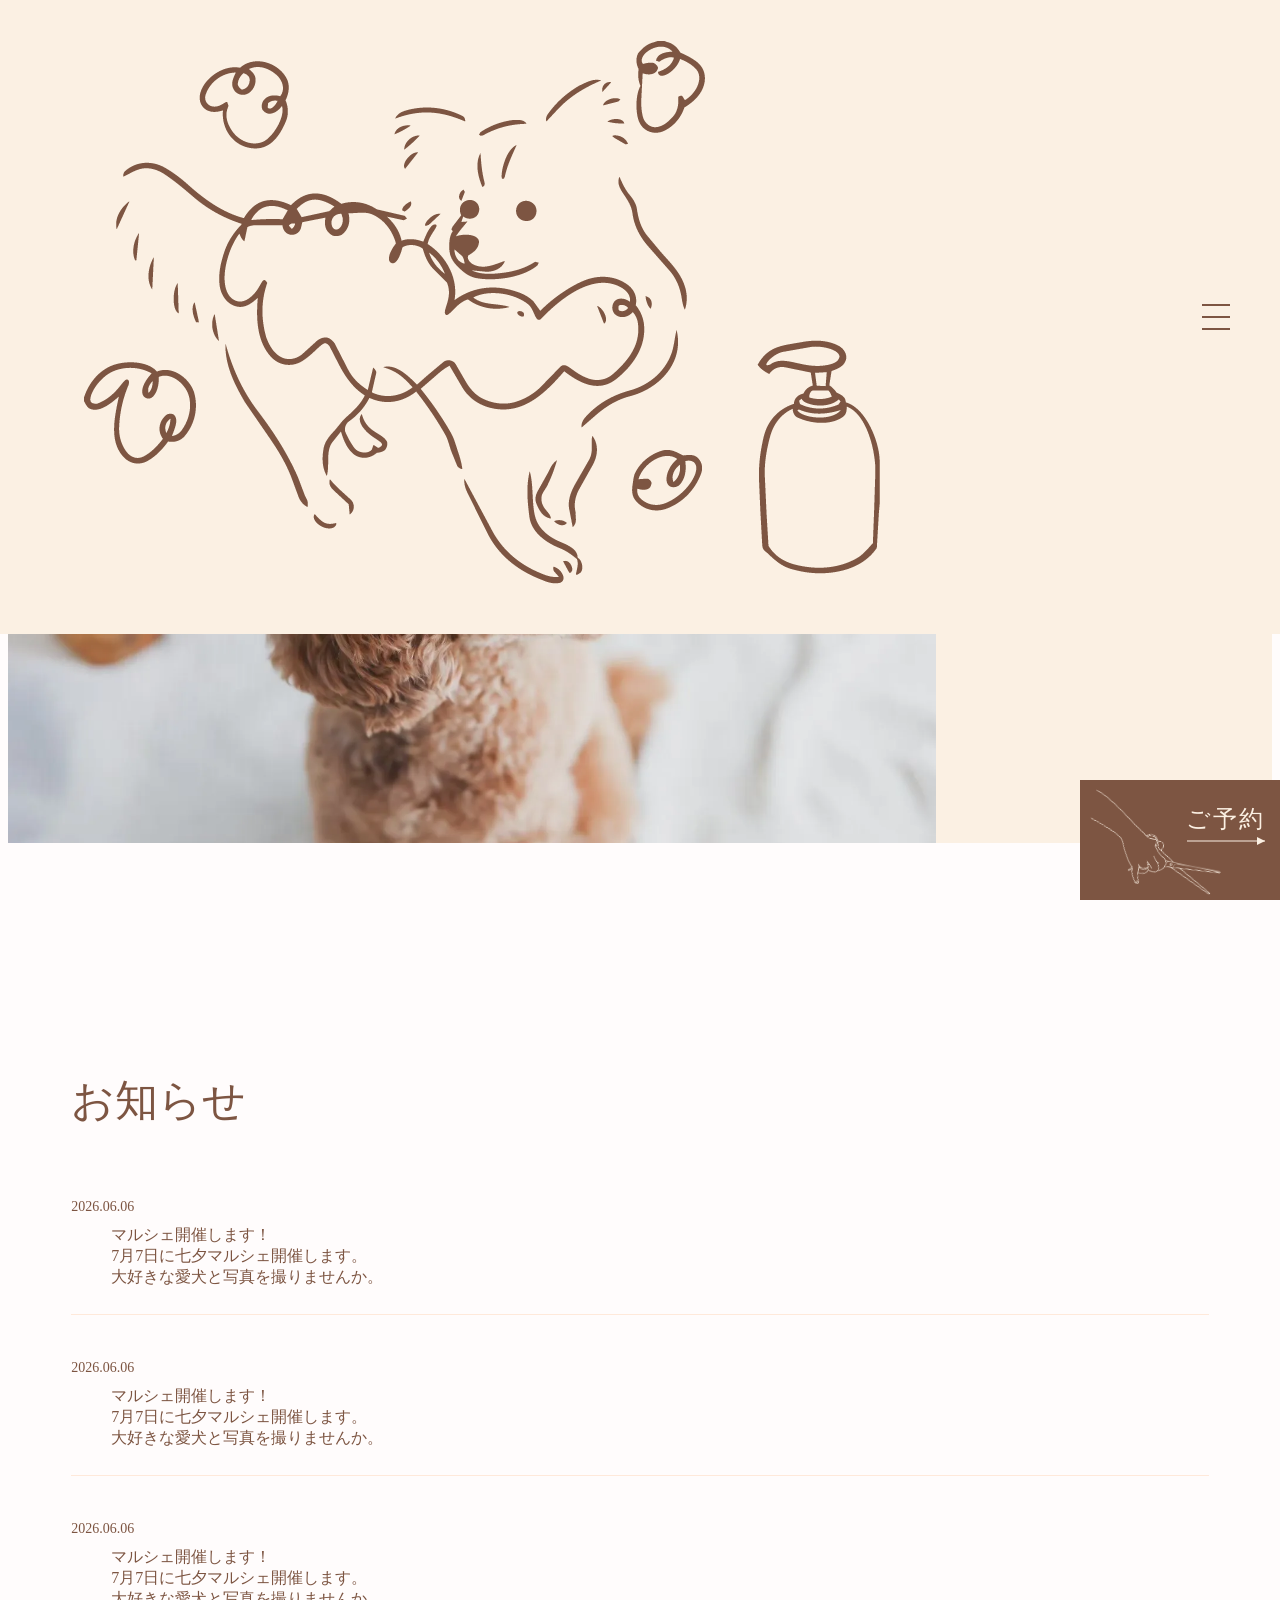
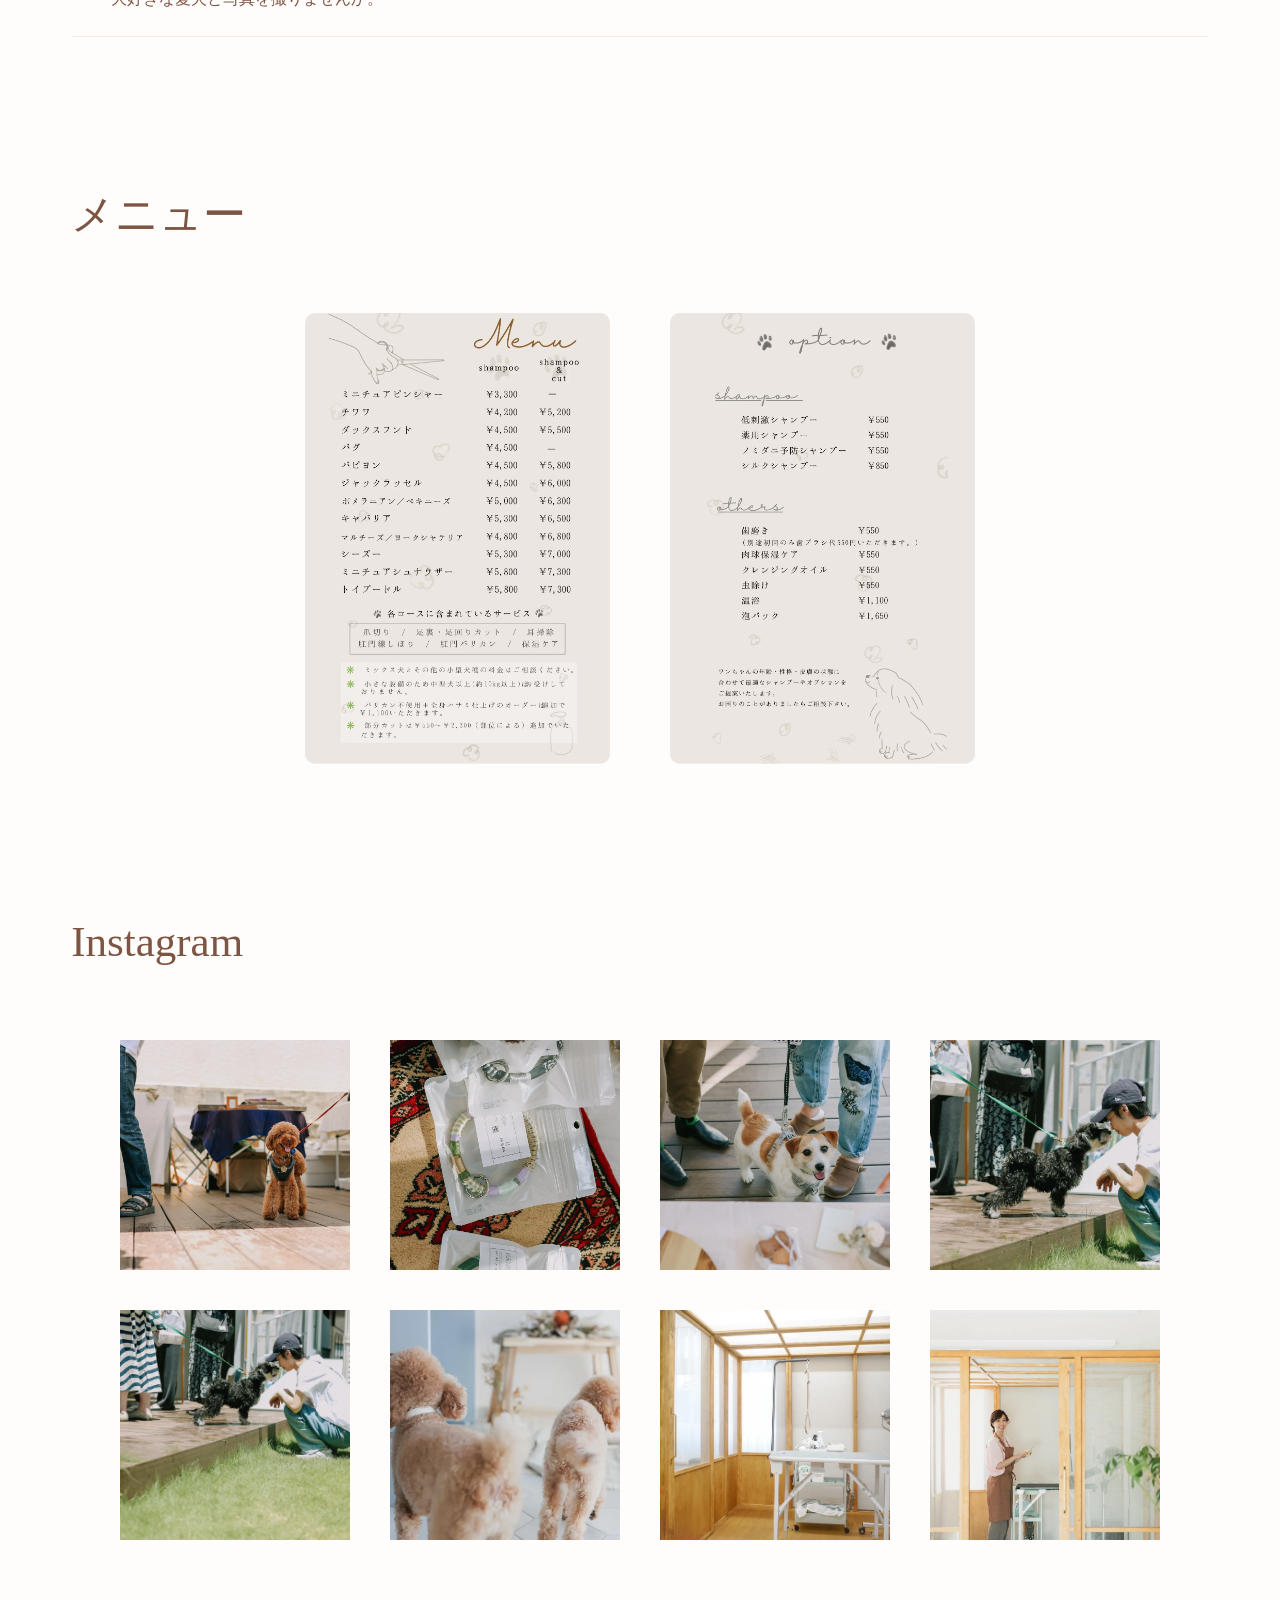
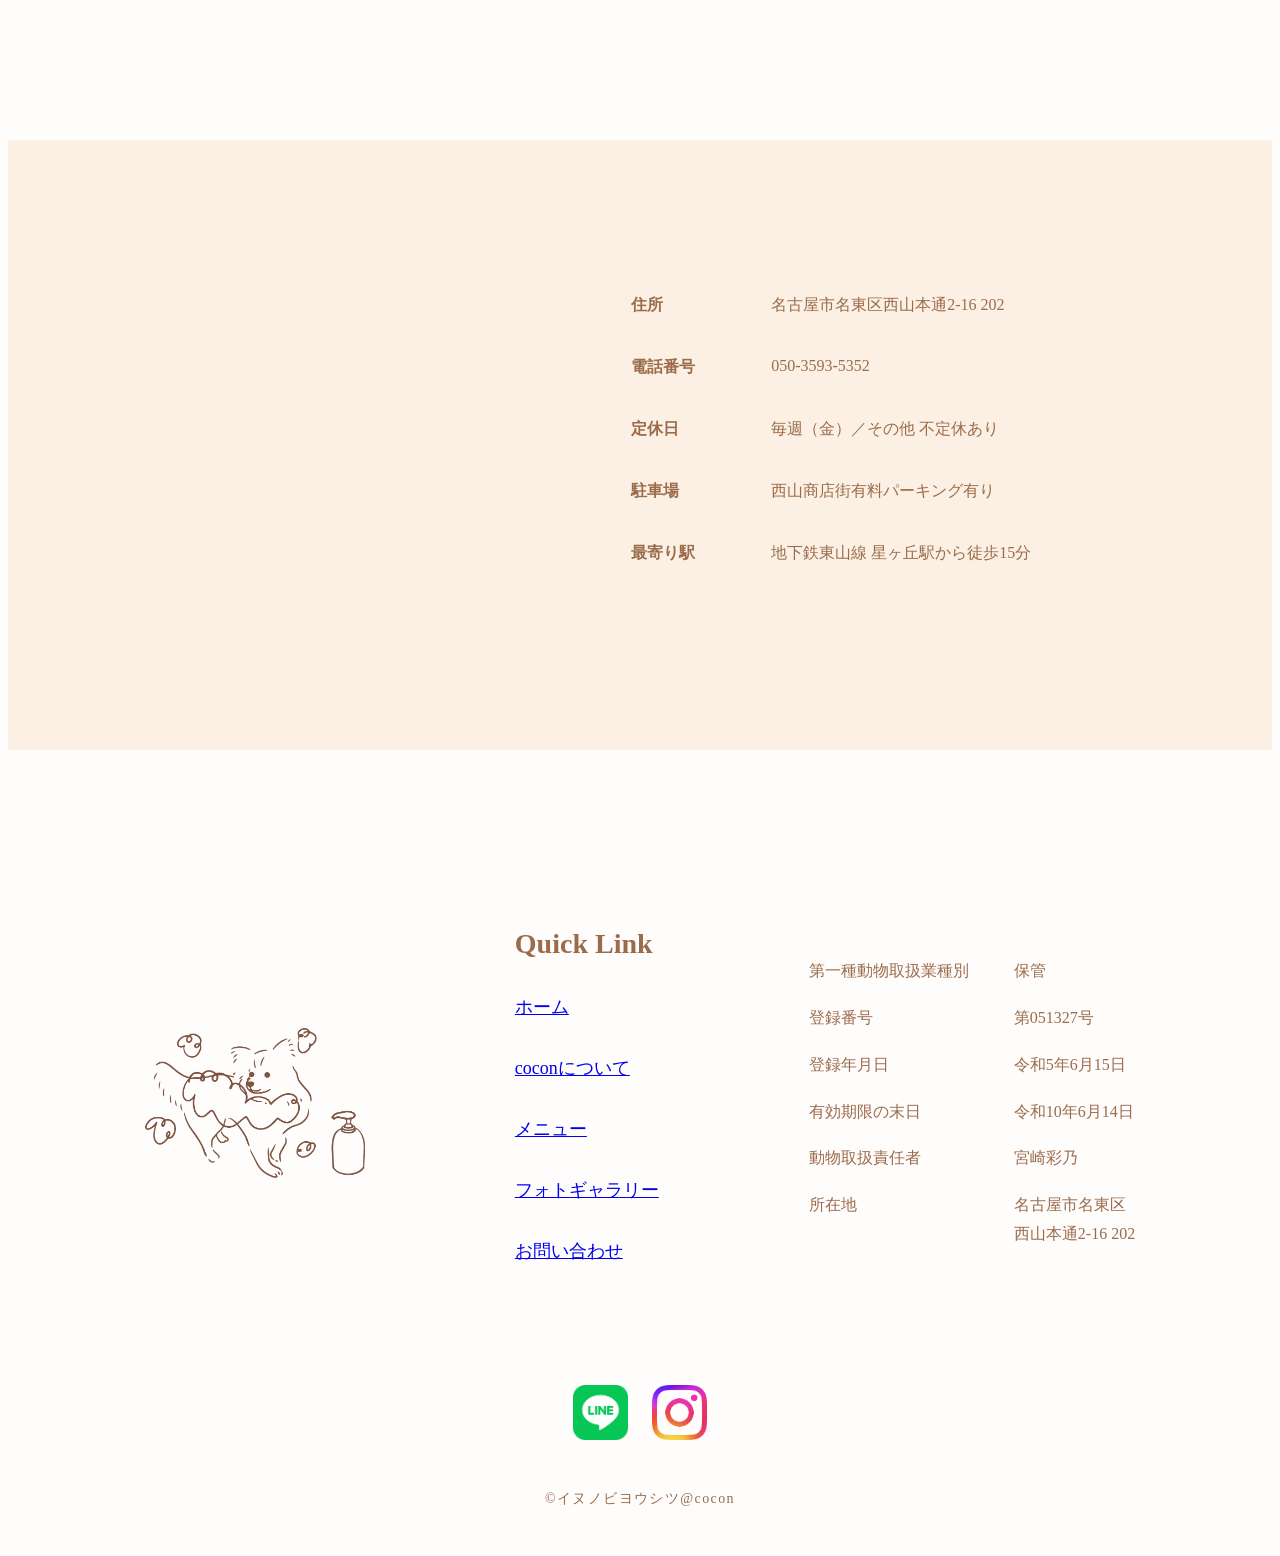
==== commit fbe34838: "ローディング画面を追加し、メインビジュアルのローディングアニメーションを改善しました。フォトギャラリーへのリンクをメニューに追加し、CSSスタイルを調整しました。" ====
--- a/index.html
+++ b/index.html
@@ -10,6 +10,13 @@
 </head>
 
 <body>
+    <div class="loading-screen" aria-hidden="true">
+        <picture>
+            <source media="(min-width: 769px)" srcset="./images/loading.gif">
+            <img class="loading-screen__gif" src="./images/loading_spver.gif" alt="">
+        </picture>
+        <img class="loading-screen__shopname" src="./images/mainvisual_shopname.webp" alt="">
+    </div>
     <header class="header">
         <div class="header__inner">
             <h1 class="header__logo">
@@ -130,9 +137,6 @@
     </header>
     <main class="main">
         <section class="mainvisual">
-            <img class="mainvisual__loading" src="./images/loading_spver.gif" data-sp-src="./images/loading_spver.gif"
-                data-pc-src="./images/loading.gif" alt="" aria-hidden="true">
-
             <picture class="mainvisual__img active">
                 <img src="./images/mainvisual1.webp" alt="">
             </picture>
@@ -270,7 +274,7 @@
     </main>
     <footer class="footer">
         <div class="footer__access">
-            <div class="footer__inner" style="display:flex; gap:110px; ">
+            <div class="footer__inner">
                 <div class="footer__map">
                     <iframe
                         src="https://www.google.com/maps/embed?pb=!1m18!1m12!1m3!1d3262.033648210786!2d136.99188517576448!3d35.15578157276141!2m3!1f0!2f0!3f0!3m2!1i1024!2i768!4f13.1!3m3!1m2!1s0x600365924c1def3b%3A0x1b5dafada426e291!2z44Kk44OM44OO44OT44Oo44Km44K344OEIGNvY29u!5e0!3m2!1sja!2sjp!4v1782367051480!5m2!1sja!2sjp"
@@ -312,6 +316,7 @@
                                 <li><a href="./index.html">ホーム</a></li>
                                 <li><a href="./about.html">coconについて</a></li>
                                 <li><a href="./menu.html">メニュー</a></li>
+                                <li><a href="./photo.html">フォトギャラリー</a></li>
                                 <li><a href="./contact.html">お問い合わせ</a></li>
                             </ul>
                         </nav>
@@ -363,4 +368,4 @@
     <script src="./js/script.js"></script>
 </body>
 
-</html>
+</html>
--- a/sass/style.css
+++ b/sass/style.css
@@ -293,6 +293,17 @@
   background: #FBF0E3;
   padding: 80px 0;
 }
+@media (width >= 768px) {
+  .footer__access .footer__inner {
+    display: flex;
+    gap: 5rem;
+  }
+}
+@media (width >= 1025px) {
+  .footer__access .footer__inner {
+    gap: 6.875rem;
+  }
+}
 .footer__map {
   flex-shrink: 0;
 }
@@ -700,6 +711,68 @@
   font-family: "Times New Roman", Times, "Hiragino Mincho ProN", "Yu Mincho", "MS PMincho", serif;
 }
 
+.loading-screen {
+  position: fixed;
+  inset: 0;
+  z-index: 2000;
+  width: 100%;
+  height: 100dvh;
+  overflow: hidden;
+  background-color: #FBF0E3;
+  opacity: 1;
+  visibility: visible;
+  transition: opacity 0.6s ease, visibility 0.6s ease;
+}
+.loading-screen.is-hidden {
+  opacity: 0;
+  visibility: hidden;
+  pointer-events: none;
+}
+.loading-screen picture {
+  display: block;
+  width: 100%;
+  height: 100%;
+}
+.loading-screen__gif {
+  display: block;
+  width: 100%;
+  height: 100%;
+  -o-object-fit: cover;
+     object-fit: cover;
+  -o-object-position: center center;
+     object-position: center center;
+}
+.loading-screen__shopname {
+  position: absolute;
+  top: 50%;
+  left: 0.625rem;
+  z-index: 1;
+  width: min(42vw, 10rem);
+  height: auto;
+  opacity: 0;
+  transform: translateY(-50%);
+  animation: loadingShopnameFade 1s ease-in-out 2 both;
+}
+@media (width >= 769px) {
+  .loading-screen__shopname {
+    top: 2.875rem;
+    right: 3.375rem;
+    left: auto;
+    width: min(24vw, 17.5rem);
+    transform: none;
+  }
+}
+
+@keyframes loadingShopnameFade {
+  0%, 100% {
+    opacity: 0;
+    filter: blur(0.0625rem);
+  }
+  45%, 55% {
+    opacity: 1;
+    filter: blur(0);
+  }
+}
 .mainvisual {
   position: relative;
   overflow: hidden;
@@ -710,23 +783,6 @@
   .mainvisual {
     height: 52.1875rem;
   }
-}
-.mainvisual__loading {
-  position: absolute;
-  inset: 0;
-  z-index: 0;
-  width: 100%;
-  height: 100%;
-  -o-object-fit: cover;
-     object-fit: cover;
-  -o-object-position: center bottom;
-     object-position: center bottom;
-  opacity: 0;
-  pointer-events: none;
-  transition: opacity 0.2s ease;
-}
-.mainvisual__loading.is-playing {
-  opacity: 0.3;
 }
 .mainvisual__img {
   position: absolute;
@@ -1332,6 +1388,8 @@
   height: 200px;
   -o-object-fit: cover;
      object-fit: cover;
+  -o-object-position: center 35%;
+     object-position: center 35%;
 }
 @media (width >= 1025px) {
   .owner__picture img {
@@ -1442,10 +1500,11 @@
   }
 }
 .illustrator__picture img {
-  width: 290px;
-  height: 200px;
-  -o-object-fit: cover;
-     object-fit: cover;
+  display: block;
+  width: min(100%, 200px);
+  height: auto;
+  -o-object-fit: contain;
+     object-fit: contain;
 }
 
 .event {
@@ -1934,7 +1993,7 @@
   width: -moz-max-content;
   width: max-content;
   gap: var(--gallery-gap);
-  animation: gallery-scroll 34s linear infinite;
+  animation: gallery-scroll 38s linear infinite;
   background-color: #FBF0E3;
   padding-block: 0.75rem;
 }
@@ -1953,7 +2012,7 @@
   width: -moz-max-content;
   width: max-content;
   margin-top: 1rem;
-  animation: gallery-text-scroll 34s linear infinite;
+  animation: gallery-text-scroll 55s linear infinite;
 }
 .gallery__text p {
   flex-shrink: 0;
@@ -2053,7 +2112,7 @@
      object-fit: cover;
   -o-object-position: center;
      object-position: center;
-  opacity: 0.85;
+  opacity: 0.7;
 }
 @media (width >= 769px) {
   .inside {
@@ -2108,7 +2167,7 @@
        object-fit: cover;
     -o-object-position: center;
        object-position: center;
-    opacity: 0.85;
+    opacity: 0.7;
   }
 }
 @media (width >= 1025px) {
@@ -2164,7 +2223,7 @@
        object-fit: cover;
     -o-object-position: center;
        object-position: center;
-    opacity: 0.85;
+    opacity: 0.7;
   }
 }
 
@@ -2248,26 +2307,27 @@
   .photo-event__title {
     width: 22.5rem;
     top: 5.625rem;
-    left: 7%;
+    left: 9%;
   }
   .photo-event__dog {
     width: 10rem;
     top: 16.875rem;
-    left: 0;
+    left: 2%;
   }
   .photo-event__image--small {
     width: 16.875rem;
     top: 16.25rem;
-    left: 22%;
+    left: 24%;
   }
   .photo-event__image--tilt {
     width: 25.625rem;
     top: 35rem;
-    left: 5%;
+    left: 7%;
   }
   .photo-event__image--large {
     width: 24.0625rem;
     bottom: 6.25rem;
+    right: 12%;
   }
 }
 
@@ -2347,4 +2407,4 @@
     right: 0;
     bottom: -18.75rem;
   }
-}/*# sourceMappingURL=style.css.map */
+}/*# sourceMappingURL=style.css.map */
